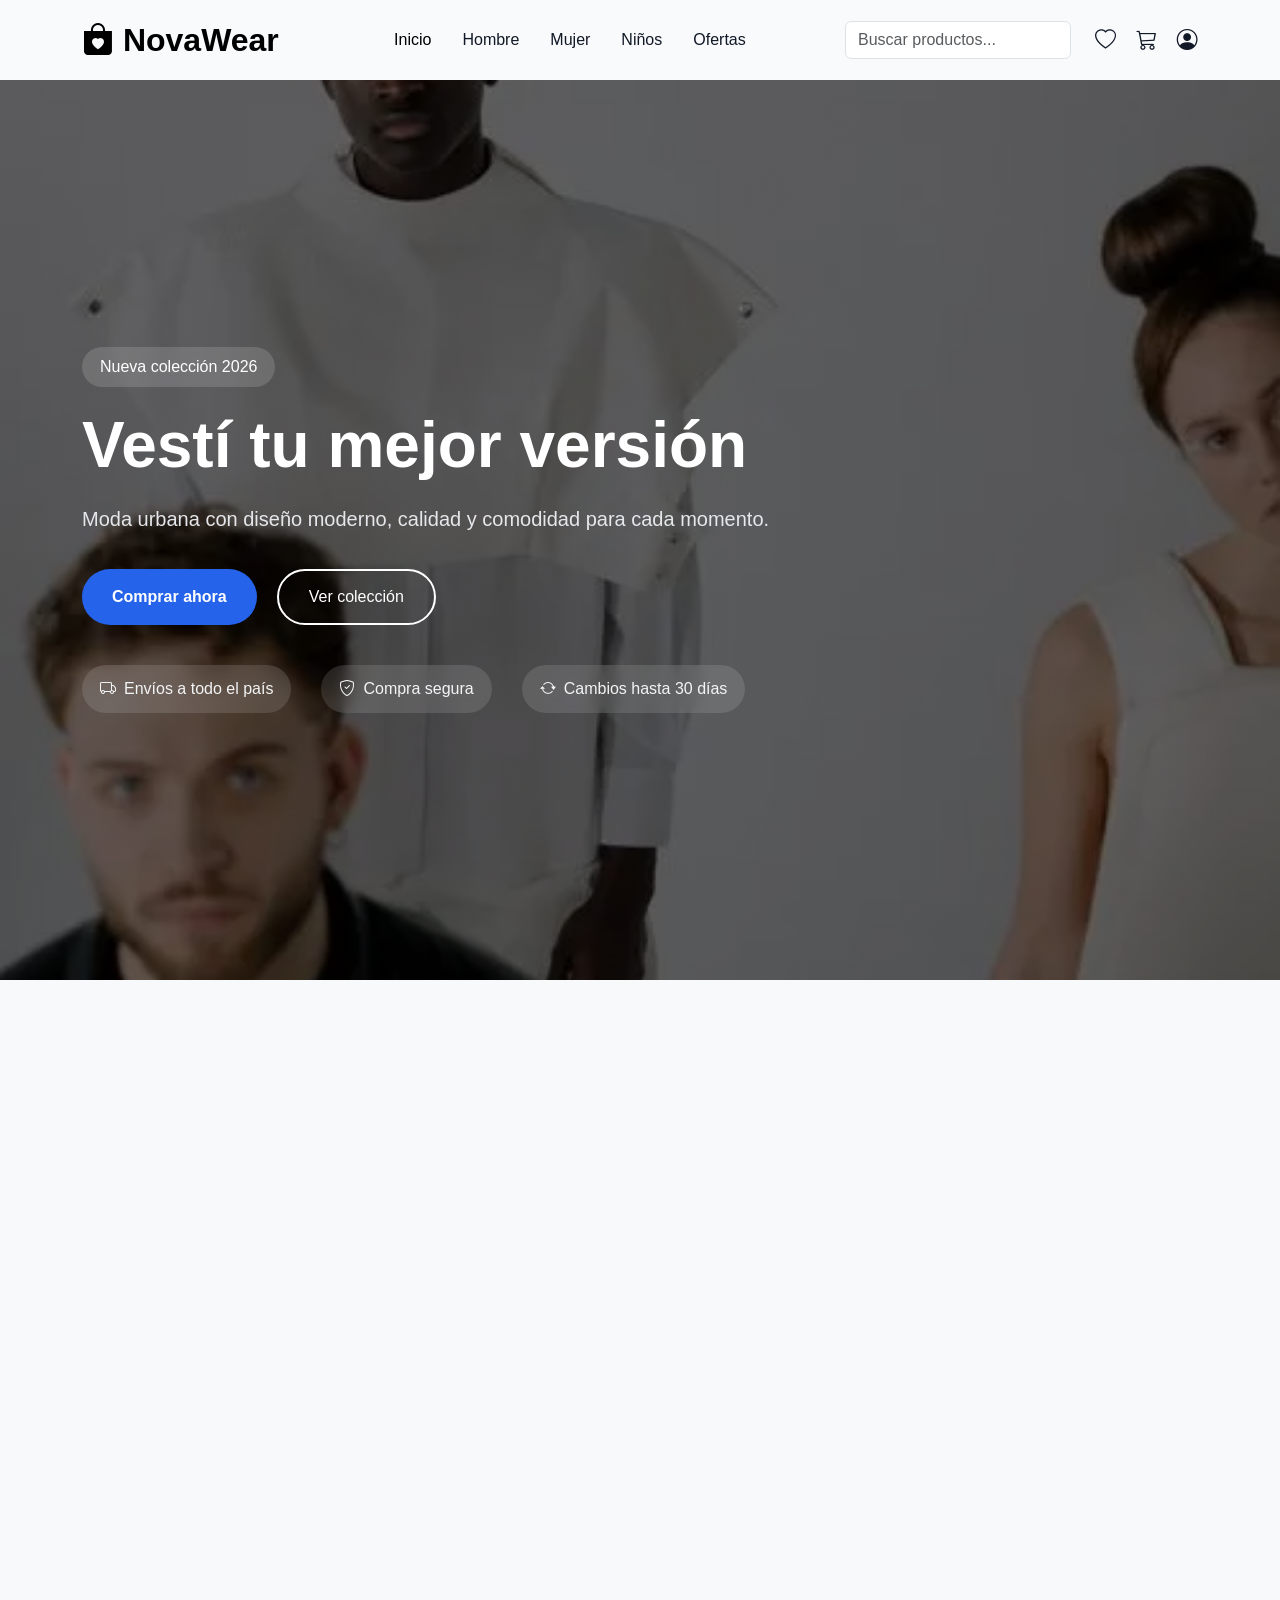
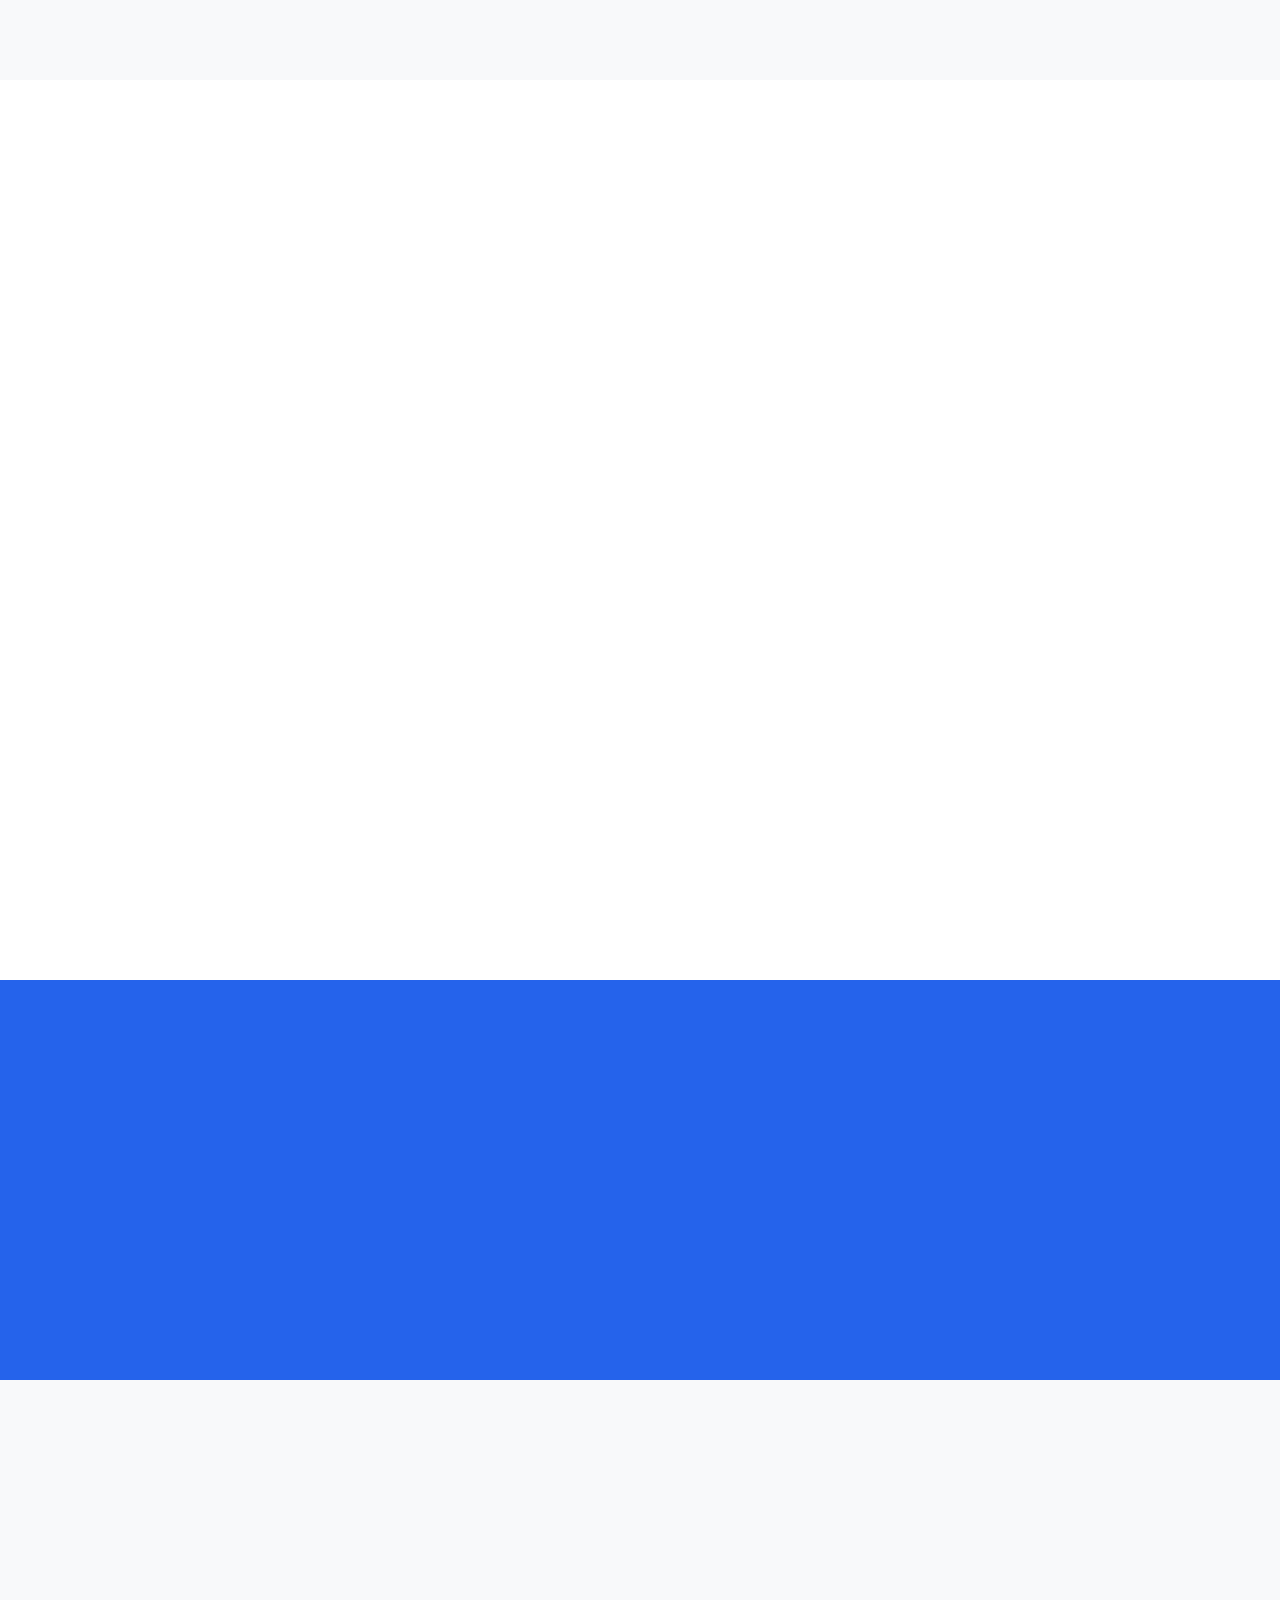
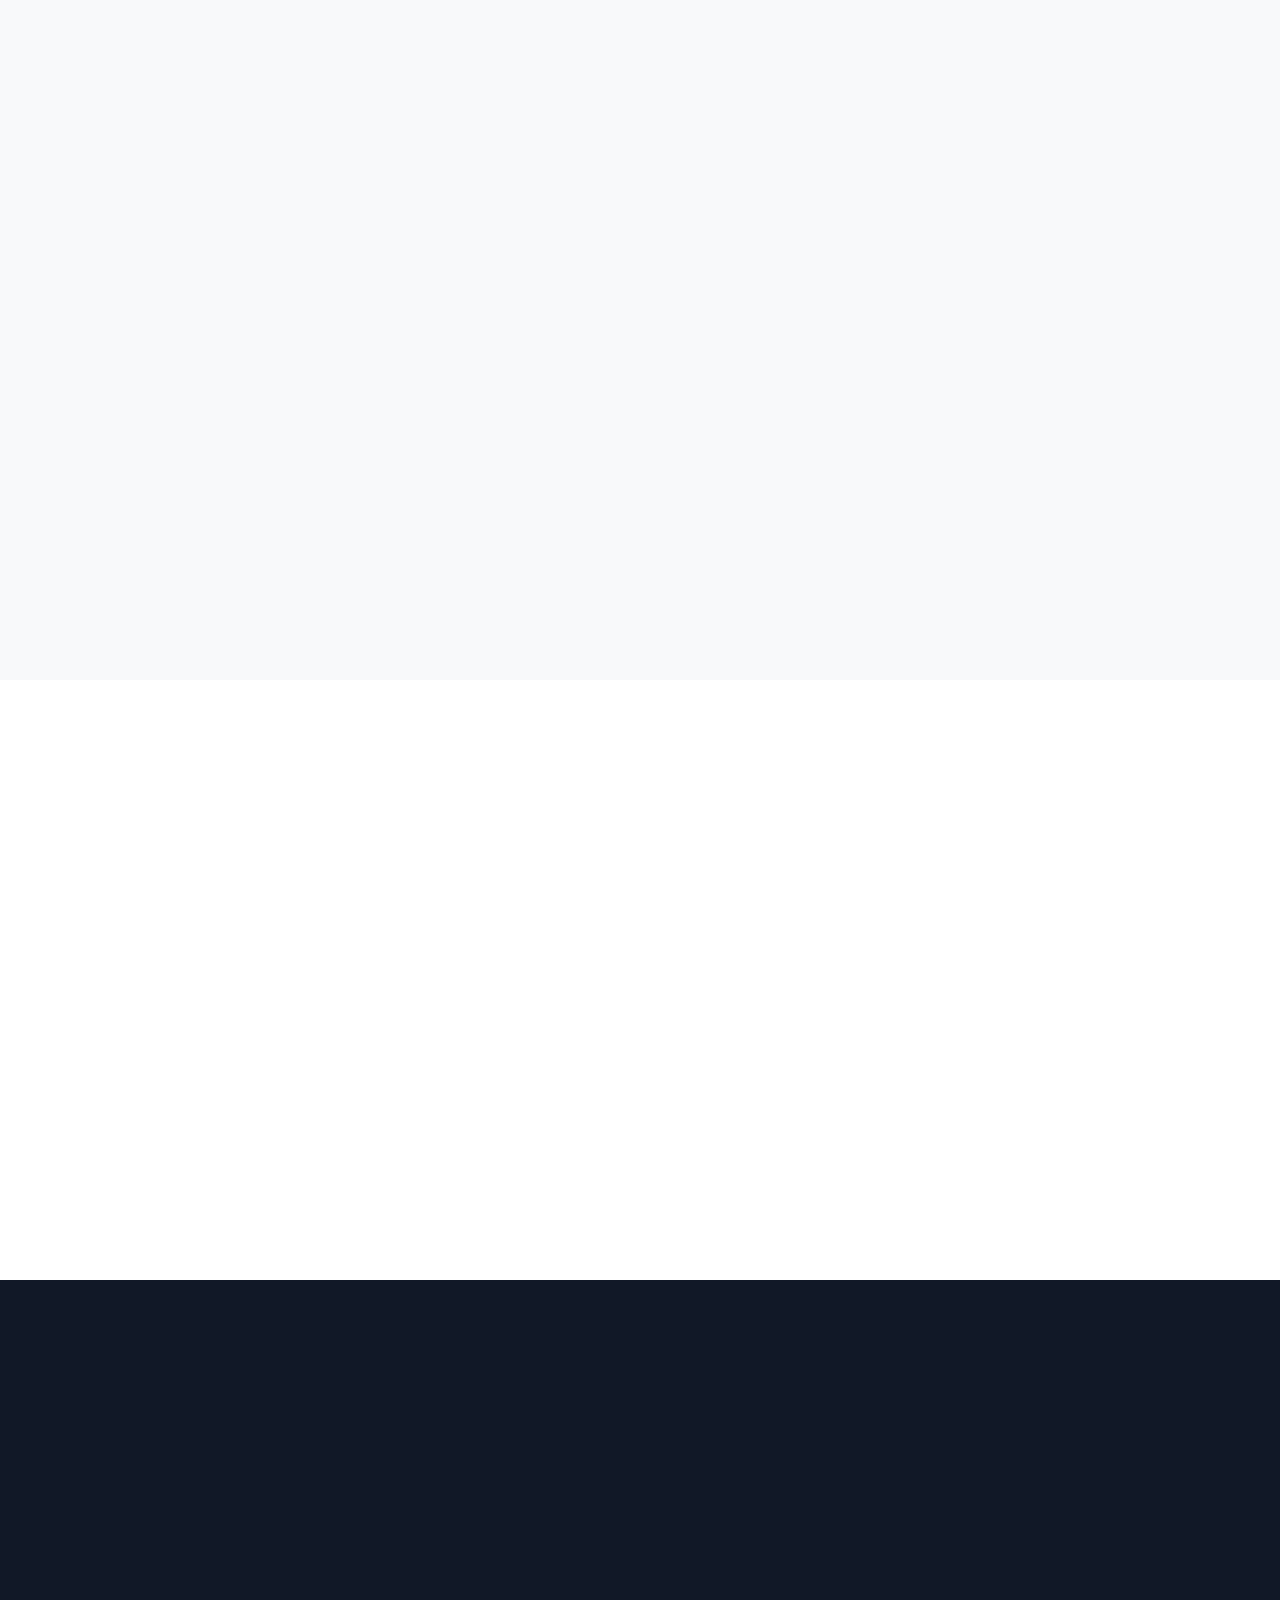
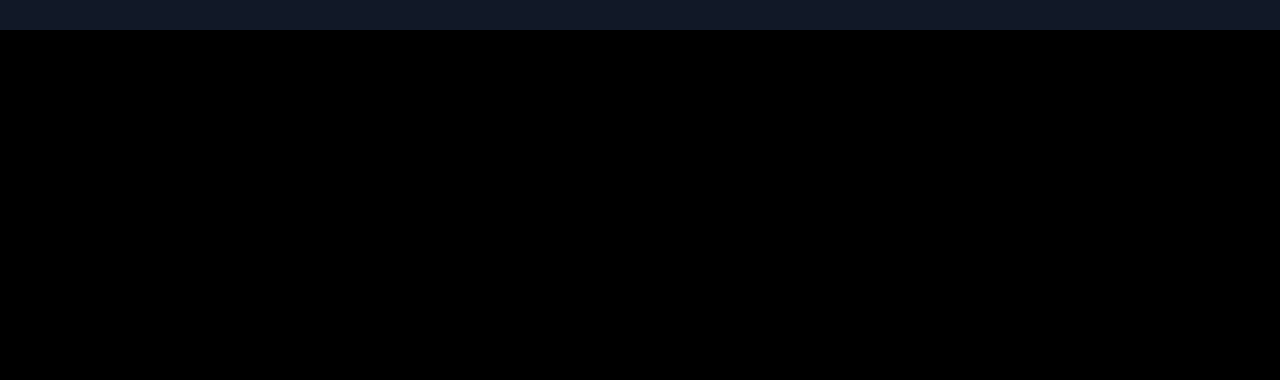
==== index.html @ 9ea23f74 "Crea el sistema de diseño inicial y rediseña el Hero" ====
<!DOCTYPE html>
<html lang="es">
<head>
    <meta charset="UTF-8">
    <meta name="viewport" content="width=device-width, initial-scale=1.0">
    <title>Tienda Ropa</title>

    <!-- Bootstrap CSS -->
    <link href="https://cdn.jsdelivr.net/npm/bootstrap@5.3.8/dist/css/bootstrap.min.css" rel="stylesheet">

    <!-- Bootstrap Icons -->
    <link href="https://cdn.jsdelivr.net/npm/bootstrap-icons@1.13.1/font/bootstrap-icons.min.css" rel="stylesheet">

    <!-- CSS propio -->
    <link rel="stylesheet" href="css/variables.css">

    <link rel="stylesheet" href="css/reset.css">

    <link rel="stylesheet" href="css/style.css">

    <link rel="stylesheet" href="css/navbar.css">

    <link rel="stylesheet" href="css/hero.css">

    <link rel="stylesheet" href="css/categories.css">

    <link rel="stylesheet" href="css/cards.css">

    <link rel="stylesheet" href="css/footer.css">

    <link rel="stylesheet" href="css/responsive.css">

    <link rel="stylesheet" href="css/components/buttons.css">
</head>
<body>

<!-- Navbar -->
<nav class="navbar navbar-expand-lg sticky-top">

    <div class="container">

        <!-- Logo -->
        <a class="navbar-brand" href="#">
            <i class="bi bi-bag-heart-fill"></i>
            NovaWear
        </a>

        <!-- Botón móvil -->
        <button
            class="navbar-toggler"
            type="button"
            data-bs-toggle="collapse"
            data-bs-target="#menu">

            <span class="navbar-toggler-icon"></span>

        </button>

        <!-- Menú -->
        <div
            class="collapse navbar-collapse"
            id="menu">

            <ul class="navbar-nav mx-auto">

                <li class="nav-item">
                    <a class="nav-link active" href="#">Inicio</a>
                </li>

                <li class="nav-item">
                    <a class="nav-link" href="#">Hombre</a>
                </li>

                <li class="nav-item">
                    <a class="nav-link" href="#">Mujer</a>
                </li>

                <li class="nav-item">
                    <a class="nav-link" href="#">Niños</a>
                </li>

                <li class="nav-item">
                    <a class="nav-link" href="#">Ofertas</a>
                </li>

            </ul>

            <!-- Buscador -->
            <form class="d-none d-lg-flex me-4">

                <input
                    class="form-control"
                    type="search"
                    placeholder="Buscar productos...">

            </form>

            <!-- Iconos -->
            <div class="nav-icons">

                <i class="bi bi-heart"></i>

                <i class="bi bi-cart3"></i>

                <i class="bi bi-person-circle"></i>

            </div>

        </div>

    </div>

</nav>
<!-- Fin del Navbar -->

<!-- ================= HERO ================= -->

<section id="hero">
    <div class="hero-overlay">

    <div class="container">

        <div class="hero-content">

            <span class="hero-badge">
                Nueva colección 2026
            </span>

            <h1>
                Vestí tu mejor versión
            </h1>

            <p>
                Moda urbana con diseño moderno, calidad y comodidad para cada momento.
            </p>

            <div class="hero-buttons">

                <a href="#" class="btn-primary-custom">
                    Comprar ahora
                </a>

                <a href="#" class="btn-secondary-custom">
                    Ver colección
                </a>

            </div>

            <div class="hero-info">

                <div>
                    <i class="bi bi-truck"></i>
                    Envíos a todo el país
                </div>

                <div>
                    <i class="bi bi-shield-check"></i>
                    Compra segura
                </div>

                <div>
                    <i class="bi bi-arrow-repeat"></i>
                    Cambios hasta 30 días
                </div>

            </div>

        </div>

    </div>

</div>
</section>

<!-- ================= CATEGORÍAS ================= -->

<section id="categories">
</section>

<!-- ================= PRODUCTOS DESTACADOS ================= -->

<section id="featured-products">

</section>

<!-- ================= BANNER ================= -->

<section id="banner">

</section>

<!-- ================= NUEVOS INGRESOS ================= -->

<section id="new-products">

</section>

<!-- ================= TESTIMONIOS ================= -->

<section id="testimonials">

</section>

<!-- ================= NEWSLETTER ================= -->

<section id="newsletter">

</section>

<!-- ================= FOOTER ================= -->

<footer>

</footer>


    <!-- Bootstrap JS -->
    <script src="https://cdn.jsdelivr.net/npm/bootstrap@5.3.8/dist/js/bootstrap.bundle.min.js"></script>

    <!-- JS propio -->
    <script src="js/app.js"></script>

</body>
</html>
---- css/variables.css ----
/*======================================
    VARIABLES GLOBALES
=======================================*/

:root{

    /* Colores */

    --primary:#2563EB;
    --primary-hover:#1D4ED8;

    --dark:#111827;
    --gray:#6B7280;
    --light:#F9FAFB;

    --white:#FFFFFF;

    --success:#10B981;
    --warning:#F59E0B;
    --danger:#EF4444;

    /* Sombras */

    --shadow-sm:0 2px 8px rgba(0,0,0,.08);

    --shadow-md:0 6px 20px rgba(0,0,0,.12);

    --shadow-lg:0 12px 40px rgba(0,0,0,.18);

    /* Bordes */

    --radius:14px;

    /* Transiciones */

    --transition:.3s ease;

    /* Navbar */

    --navbar-height: 80px;
    --navbar-bg: rgba(255,255,255,.92);
    --navbar-border: rgba(0,0,0,.06);

}
---- css/style.css ----
/*======================================
        ESTRUCTURA GENERAL
=======================================*/

section{

    padding:100px 0;

}

/* Hero */

#hero{

    min-height:100vh;

    background:#111827;

}

/* Categorías */

#categories{

    min-height:700px;

    background:#F8F9FA;

}

/* Productos */

#featured-products{

    min-height:900px;

    background:#FFFFFF;

}

/* Banner */

#banner{

    min-height:400px;

    background:#2563EB;

}

/* Nuevos */

#new-products{

    min-height:900px;

    background:#F8F9FA;

}

/* Testimonios */

#testimonials{

    min-height:600px;

    background:#FFFFFF;

}

/* Newsletter */

#newsletter{

    min-height:350px;

    background:#111827;

}

/* Footer */

footer{

    min-height:350px;

    background:#000;

}
---- css/navbar.css ----
/*======================================
            NAVBAR
=======================================*/

/*.navbar{

    height: var(--navbar-height);

    background: var(--navbar-bg);

    backdrop-filter: blur(12px);

    -webkit-backdrop-filter: blur(12px);

    border-bottom:1px solid var(--navbar-border);

    transition: var(--transition);

    z-index:999;

}*/

.navbar{

    height: var(--navbar-height);

    background: transparent;

    transition: all .35s ease;

    z-index:1000;

}

.navbar.scrolled{

    background: rgba(255,255,255,.90);

    backdrop-filter: blur(12px);

    -webkit-backdrop-filter: blur(12px);

    border-bottom:1px solid rgba(0,0,0,.08);

    box-shadow:0 5px 25px rgba(0,0,0,.08);

}

.navbar-brand{

    font-size:2rem;

    font-weight:700;

}

.navbar-nav{

    gap:15px;

}

.nav-link{

    color:var(--dark);

    font-weight:500;

    position:relative;

    transition:.3s;

}

.nav-link:hover{

    color:var(--primary);

}

.nav-link::after{

    content:"";

    position:absolute;

    left:0;

    bottom:-5px;

    width:0;

    height:2px;

    background:var(--primary);

    transition:.3s;

}

.nav-link:hover::after{

    width:100%;

}

.nav-icons{

    display:flex;

    align-items:center;

    gap:20px;

}

.nav-icons i{

    font-size:1.3rem;

    cursor:pointer;

    transition:.3s;

}

.nav-icons i:hover{

    color:var(--primary);

    transform:translateY(-2px);

}
---- css/hero.css ----
/*======================================
            HERO
=======================================*/

#hero{

    background-image:
        linear-gradient(rgba(0,0,0,.55), rgba(0,0,0,.55)),
        url("../img/banners/hero.jpg");

    background-size: cover;
    background-position: center;
    background-repeat: no-repeat;

    min-height: 100vh;

    display: flex;
    align-items: center;

}

.hero-overlay{

    width:100%;
}

.hero-content{

    color:white;

    max-width:700px;

    animation:fadeUp 1s ease;

}

.hero-badge{

    display:inline-block;

    background:rgba(255,255,255,.15);

    padding:8px 18px;

    border-radius:30px;

    margin-bottom:20px;

    backdrop-filter:blur(10px);

}

.hero-content h1{

    font-size:4rem;

    font-weight:700;

    line-height:1.2;

    margin-bottom:20px;

}

.hero-content p{

    font-size:1.25rem;

    color:#E5E7EB;

    margin-bottom:35px;

}

.hero-buttons{

    display:flex;

    gap:20px;

    margin-bottom:40px;

}

.hero-buttons .btn{

    border-radius:40px;

    padding:12px 28px;

    transition:.3s;

    font-weight:600;

}

.hero-buttons .btn:hover{

    transform:translateY(-4px);

    box-shadow:0 12px 30px rgba(0,0,0,.20);

}

.hero-info{

    display:flex;

    gap:30px;

    flex-wrap:wrap;

    color:#F3F4F6;

}

.hero-info div{

    display:flex;

    align-items:center;

    gap:8px;

    background:rgba(255,255,255,.12);

    padding:12px 18px;

    border-radius:40px;

    backdrop-filter:blur(8px);

}

@keyframes fadeUp{

    from{

        opacity:0;

        transform:translateY(40px);

    }

    to{

        opacity:1;

        transform:translateY(0);

    }

}
---- css/responsive.css ----
@media (max-width: 992px){

    .hero-content{

        text-align:center;

        margin:auto;

    }

    .hero-content h1{

        font-size:2.8rem;

    }

    .hero-buttons{

        justify-content:center;

        flex-wrap:wrap;

    }

    .hero-info{

        justify-content:center;

    }

}
---- css/components/buttons.css ----
/*======================================
            BOTONES
=======================================*/

.btn-primary-custom{

    display:inline-flex;
    align-items:center;
    justify-content:center;

    padding:14px 30px;

    border:none;

    border-radius:50px;

    background:var(--primary);

    color:var(--white);

    font-weight:600;

    transition:var(--transition);

    cursor:pointer;

}

.btn-primary-custom:hover{

    background:var(--primary-hover);

    transform:translateY(-3px);

    box-shadow:var(--shadow-md);

    color:var(--white);

}

.btn-secondary-custom{

    display:inline-flex;
    align-items:center;
    justify-content:center;

    padding:14px 30px;

    border-radius:50px;

    border:2px solid white;

    color:white;

    background:transparent;

    transition:var(--transition);

}

.btn-secondary-custom:hover{

    background:white;

    color:var(--dark);

}
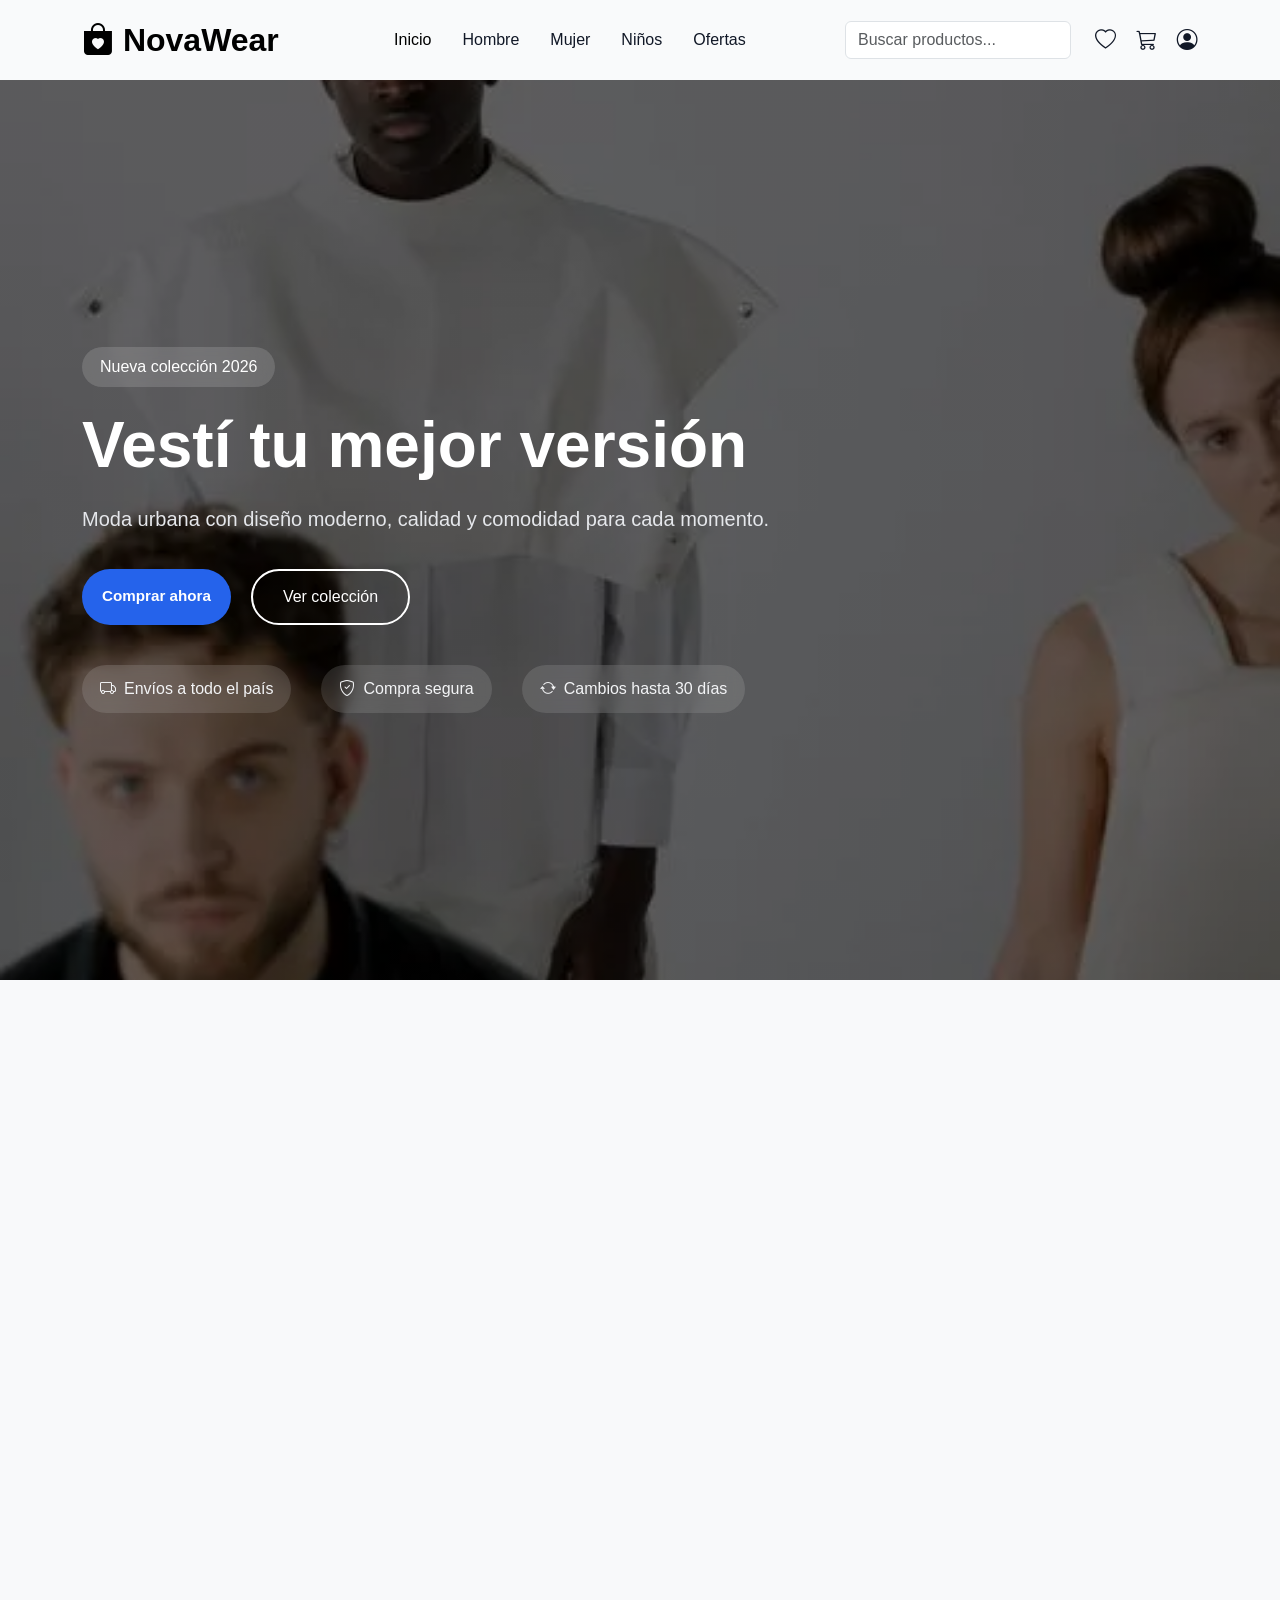
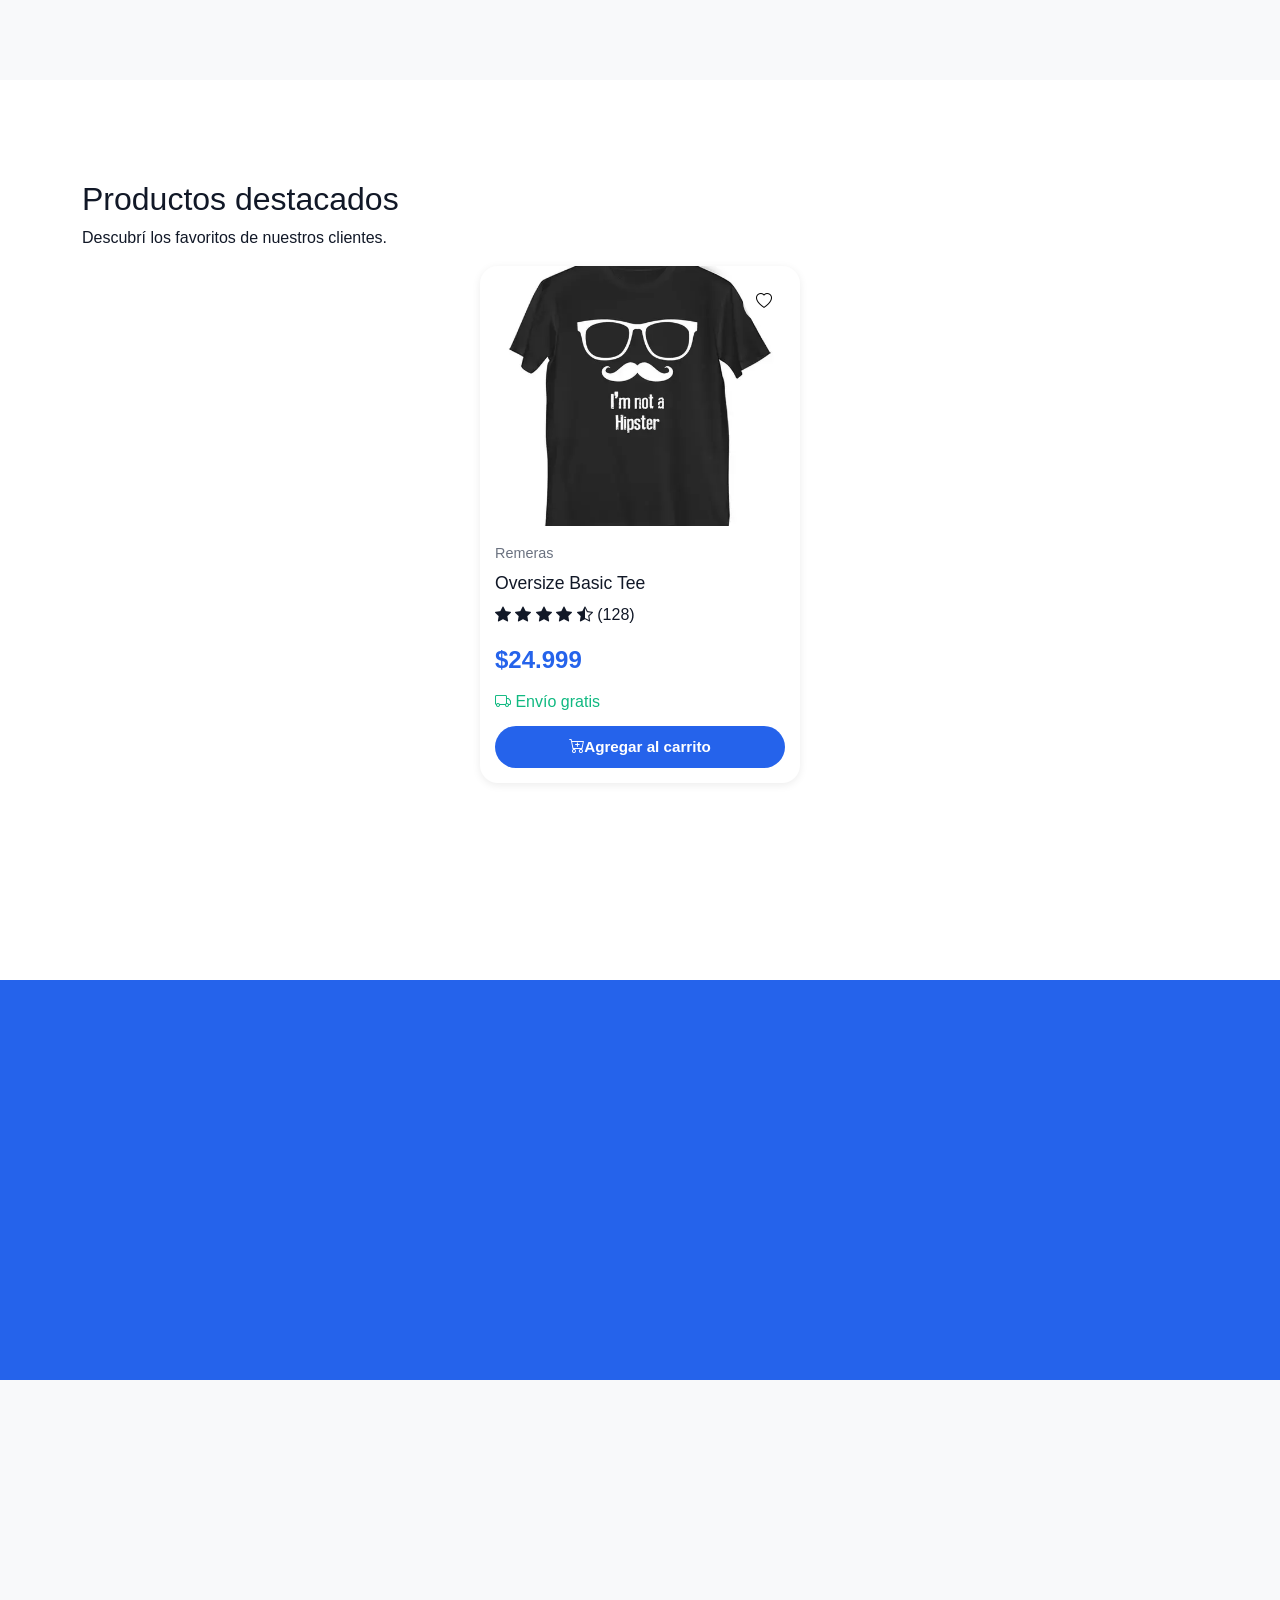
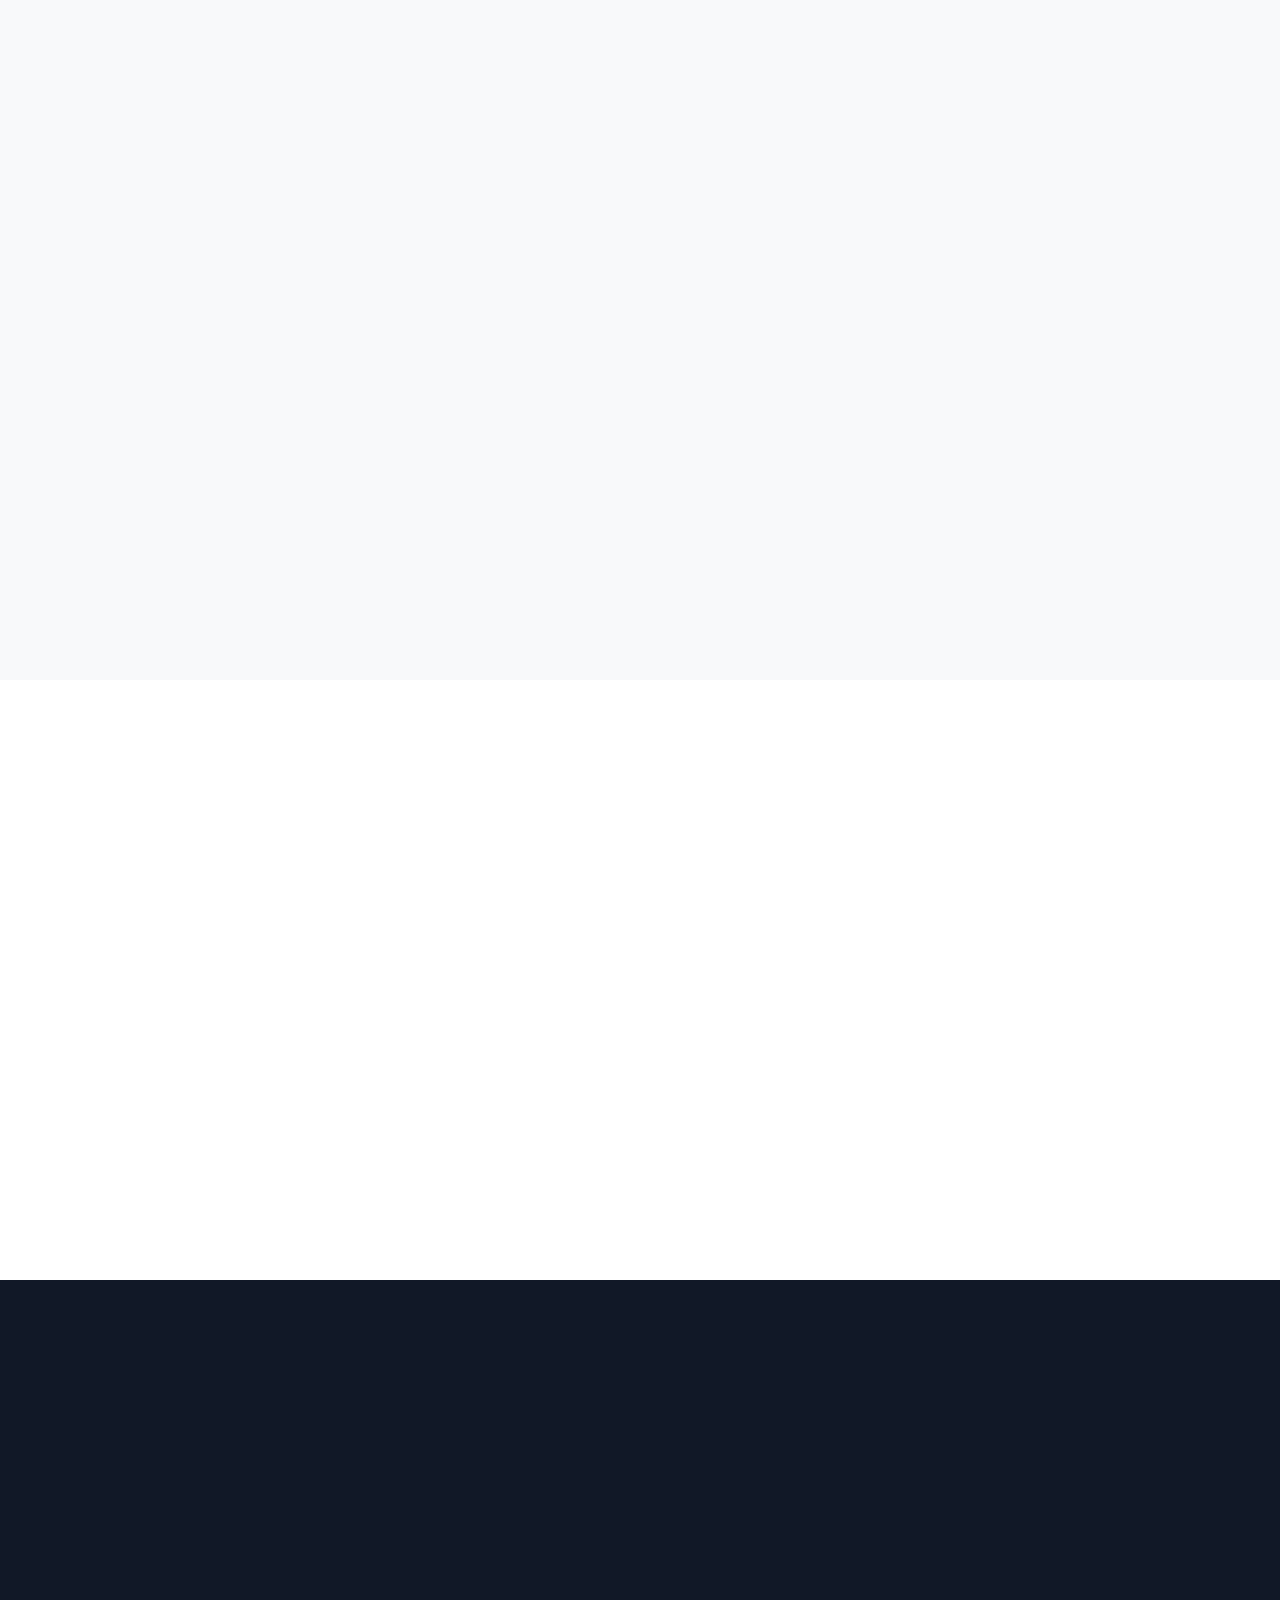
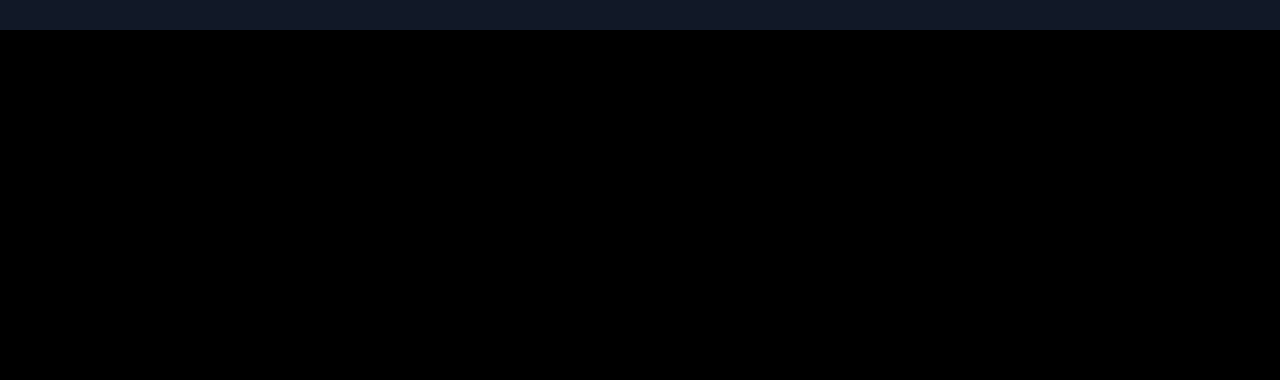
==== commit 98b2fe78: "Diseña el componente de tarjeta de producto" ====
--- a/index.html
+++ b/index.html
@@ -31,6 +31,8 @@
     <link rel="stylesheet" href="css/responsive.css">
 
     <link rel="stylesheet" href="css/components/buttons.css">
+
+    <link rel="stylesheet" href="css/components/product-card.css">
 </head>
 <body>
 
@@ -181,6 +183,92 @@
 
 <section id="featured-products">
 
+    <div class="container">
+
+        <div class="section-title">
+
+            <h2>Productos destacados</h2>
+
+            <p>Descubrí los favoritos de nuestros clientes.</p>
+
+        </div>
+
+        <div class="row justify-content-center">
+
+            <div class="col-md-6 col-lg-4">
+
+                <div class="product-card">
+
+                    <div class="product-image">
+
+                        <img src="img/productos/remeras/remera1.jpg" alt="Remera Oversize">
+
+                        <button class="favorite-btn">
+
+                            <i class="bi bi-heart"></i>
+
+                        </button>
+
+                    </div>
+
+                    <div class="product-info">
+
+                        <span class="product-category">
+
+                            Remeras
+
+                        </span>
+
+                        <h3>
+
+                            Oversize Basic Tee
+
+                        </h3>
+
+                        <div class="product-rating">
+
+                            <i class="bi bi-star-fill"></i>
+                            <i class="bi bi-star-fill"></i>
+                            <i class="bi bi-star-fill"></i>
+                            <i class="bi bi-star-fill"></i>
+                            <i class="bi bi-star-half"></i>
+
+                            <span>(128)</span>
+
+                        </div>
+
+                        <div class="product-price">
+
+                            $24.999
+
+                        </div>
+
+                        <div class="product-shipping">
+
+                            <i class="bi bi-truck"></i>
+
+                            Envío gratis
+
+                        </div>
+
+                        <button class="btn-primary-custom w-100">
+
+                            <i class="bi bi-cart-plus"></i>
+
+                            Agregar al carrito
+
+                        </button>
+
+                    </div>
+
+                </div>
+
+            </div>
+
+        </div>
+
+    </div>
+
 </section>
 
 <!-- ================= BANNER ================= -->
--- a/css/components/buttons.css
+++ b/css/components/buttons.css
@@ -8,7 +8,9 @@
     align-items:center;
     justify-content:center;
 
-    padding:14px 30px;
+    padding:10px 20px;
+
+    font-size:.95rem;
 
     border:none;
 
--- a/css/components/product-card.css
+++ b/css/components/product-card.css
@@ -0,0 +1,147 @@
+/*======================================
+        PRODUCT CARD
+=======================================*/
+
+.product-card{
+
+    max-width: 320px;
+
+    margin: auto;
+
+    background: var(--white);
+
+    border-radius: 18px;
+
+    overflow: hidden;
+
+    box-shadow: var(--shadow-sm);
+
+    transition: var(--transition);
+
+}
+
+.product-card:hover{
+
+    transform: translateY(-8px);
+
+    box-shadow: var(--shadow-lg);
+
+}
+
+.product-image{
+
+    position: relative;
+
+    overflow: hidden;
+
+}
+
+/*.product-image img{
+
+    width: 100%;
+
+    aspect-ratio: 4 / 5;
+
+    object-fit: cover;
+
+    transition: .4s;
+
+}*/
+
+.product-image img{
+
+    width: 100%;
+
+    height: 260px;
+
+    object-fit: cover;
+
+    transition: .4s;
+
+}
+
+.product-card:hover .product-image img{
+
+    transform: scale(1.08);
+
+}
+
+.favorite-btn{
+
+    position: absolute;
+
+    top: 15px;
+
+    right: 15px;
+
+    width: 42px;
+
+    height: 42px;
+
+    border: none;
+
+    border-radius: 50%;
+
+    background: rgba(255,255,255,.9);
+
+    cursor: pointer;
+
+    transition: var(--transition);
+
+}
+
+.favorite-btn:hover{
+
+    background: #ef4444;
+
+    color: white;
+
+}
+
+.product-info{
+
+    padding: 15px;
+
+}
+
+.product-category{
+
+    font-size: .9rem;
+
+    color: var(--gray);
+
+}
+
+.product-info h3{
+
+    font-size: 1.1rem;
+
+    margin: 8px 0;
+
+}
+
+.product-rating{
+
+    margin-bottom: 15px;
+
+}
+
+.product-price{
+
+    font-size: 1.5rem;
+
+    font-weight: 700;
+
+    color: var(--primary);
+
+}
+
+.product-shipping{
+
+    margin: 12px 0;
+
+    color: #10B981;
+
+    font-weight: 500;
+
+}
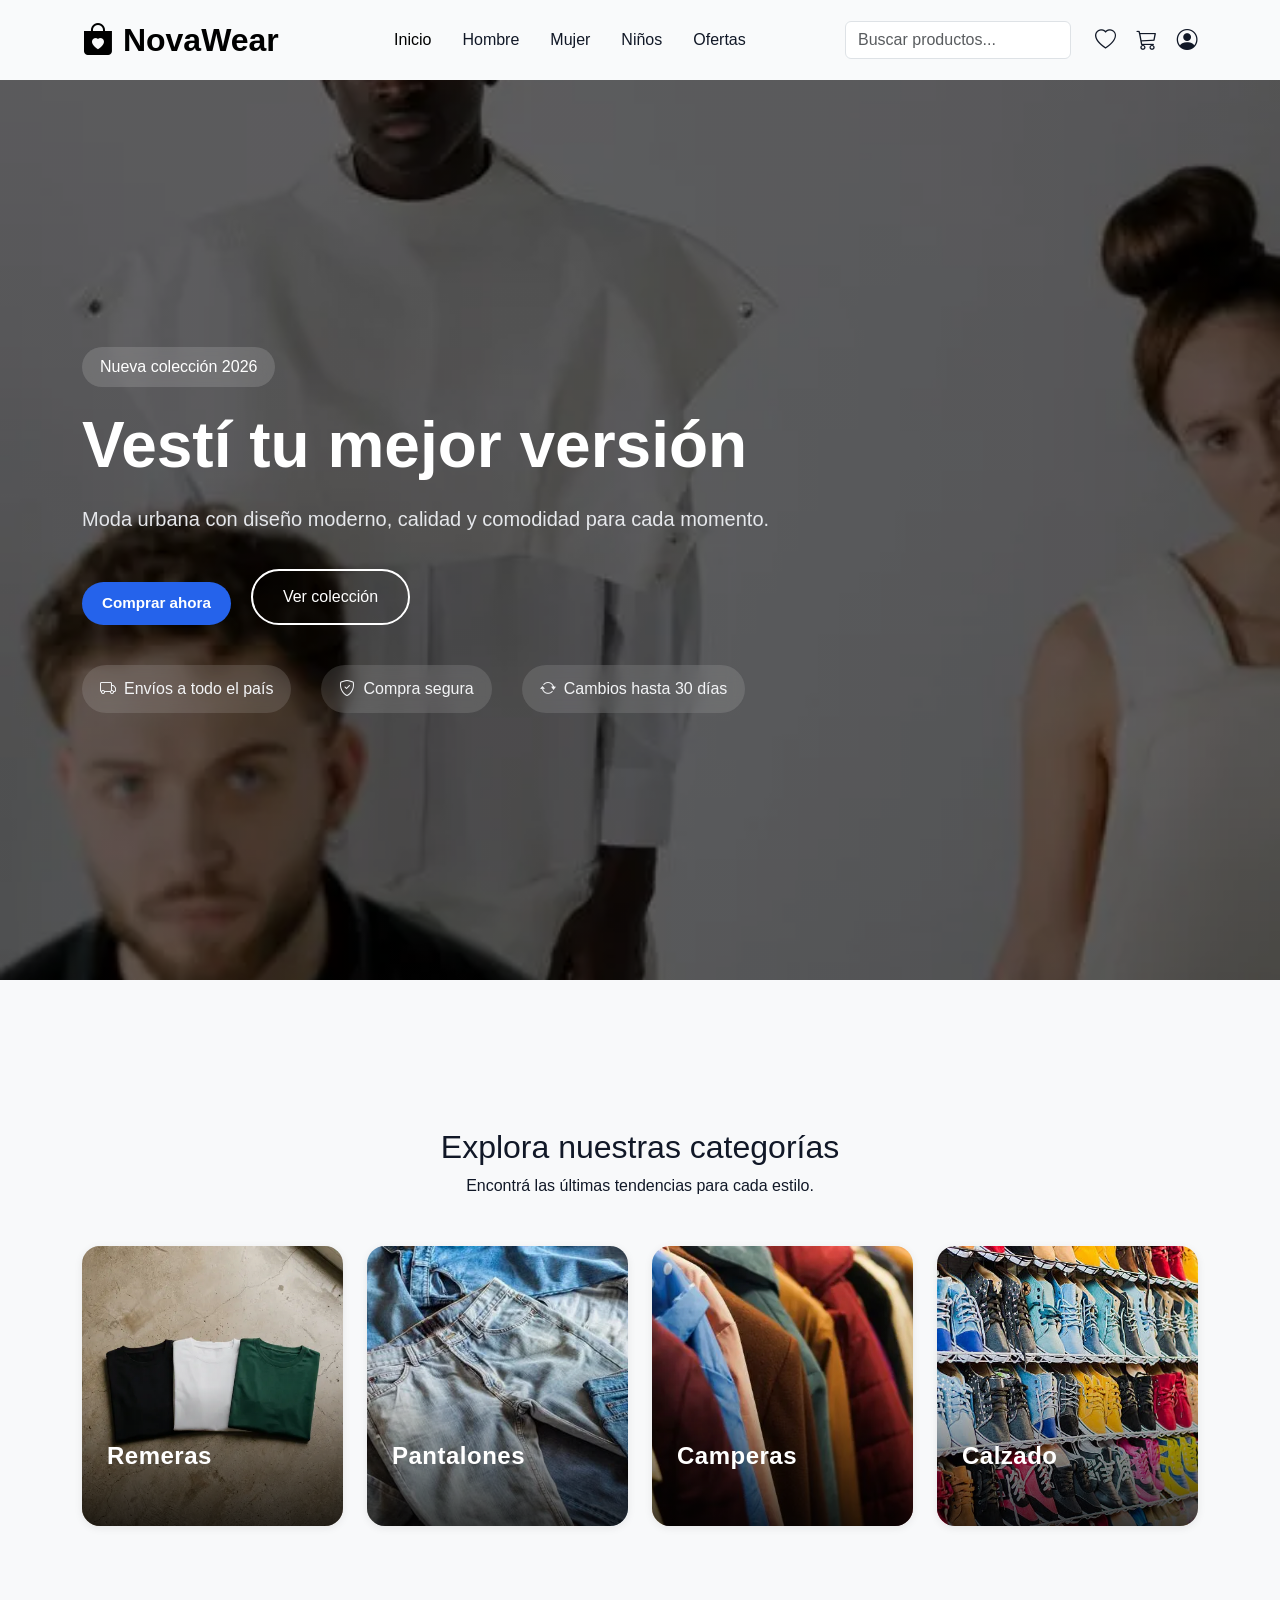
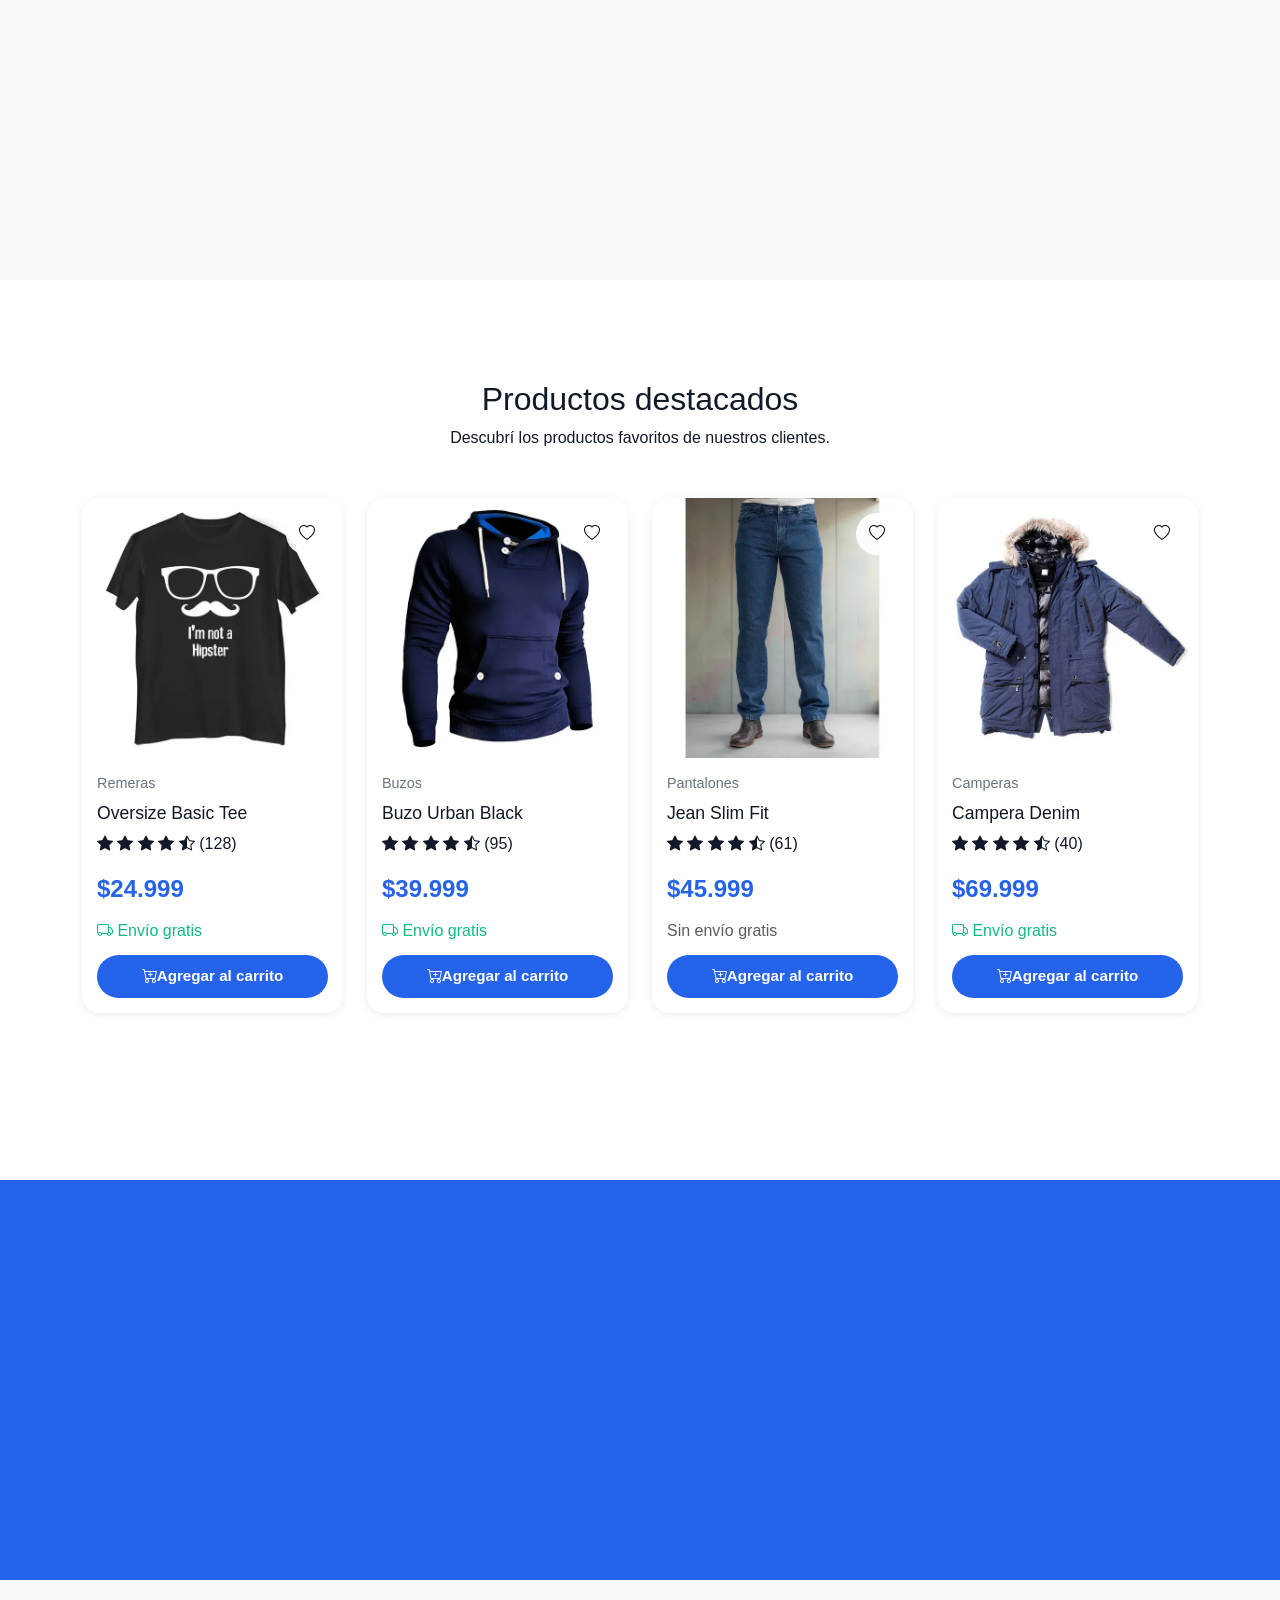
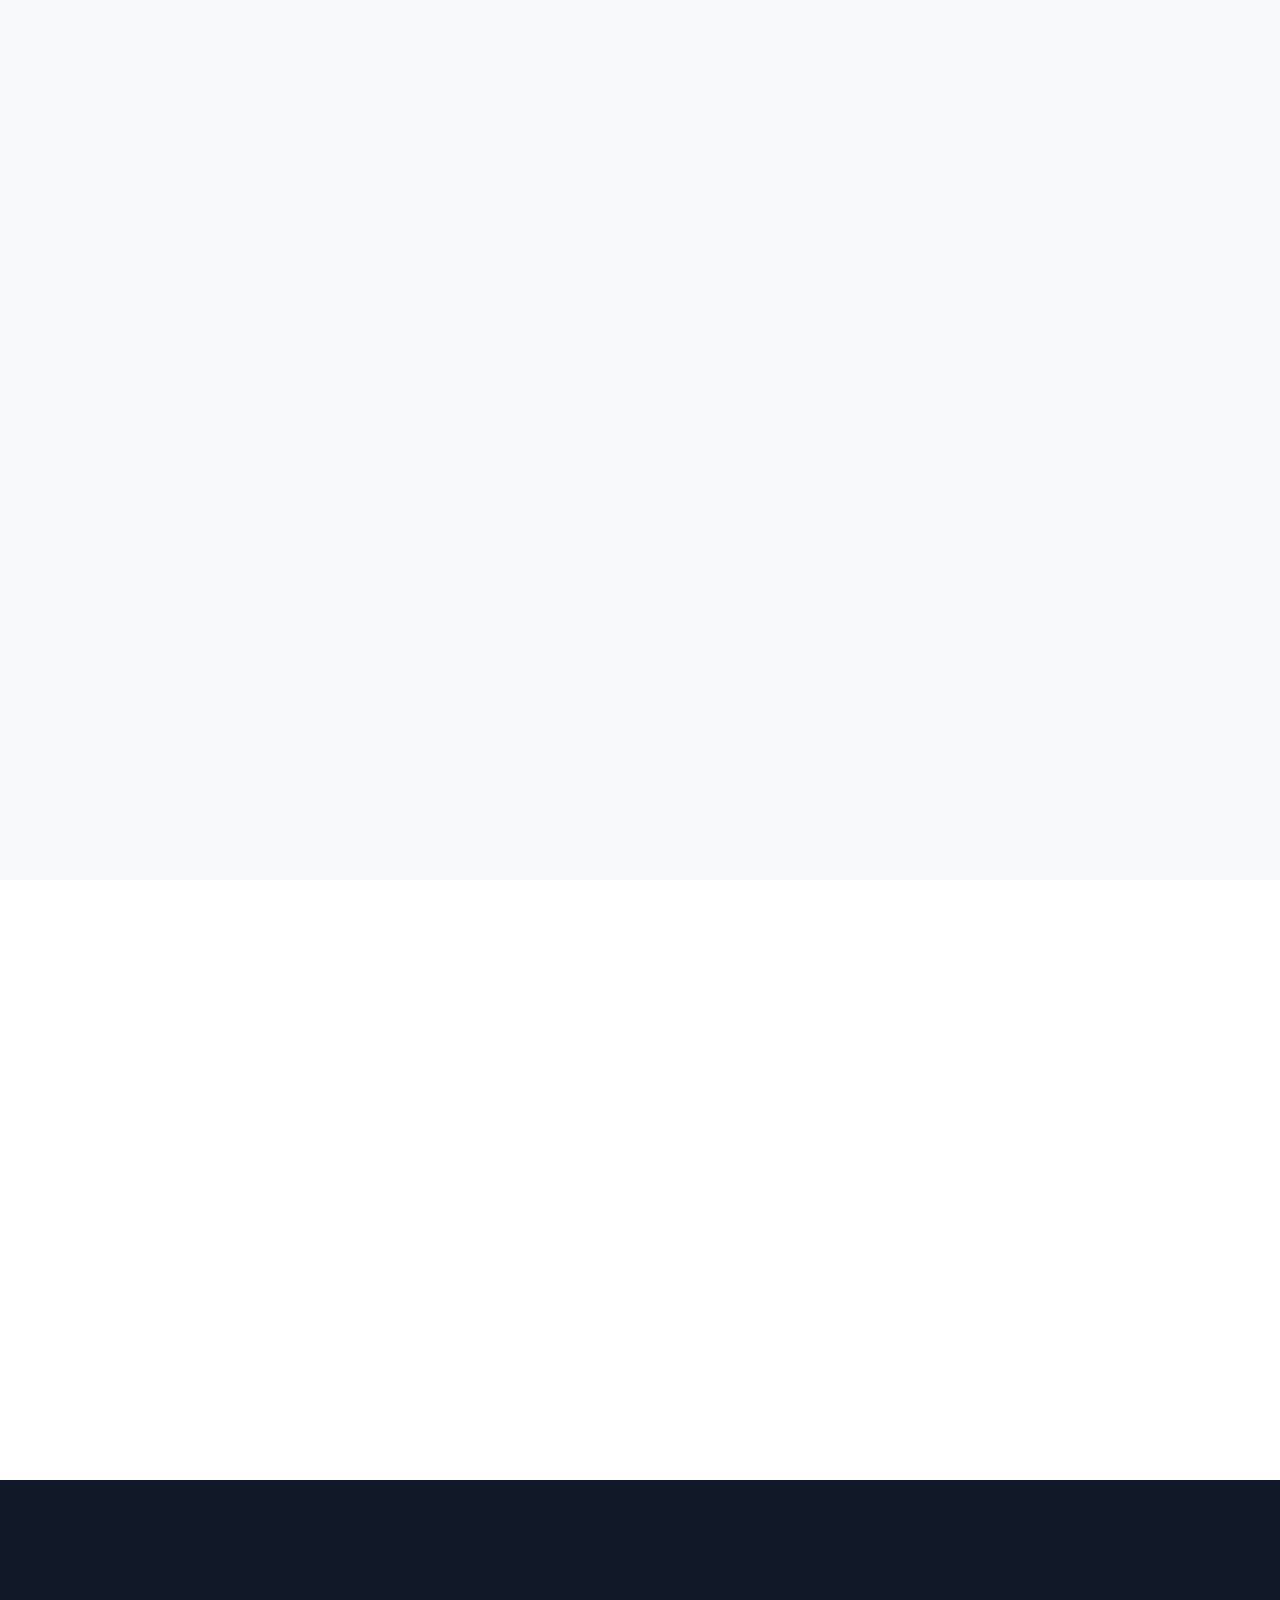
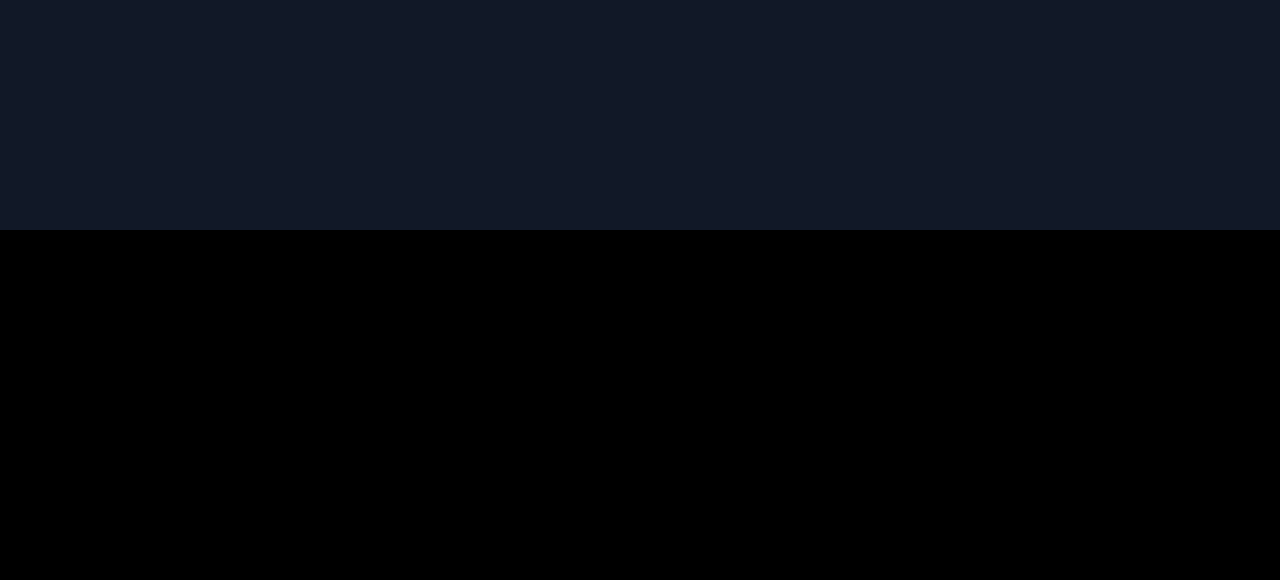
==== commit 3d67652a: "Se agrega sección de categorías con animaciones" ====
--- a/index.html
+++ b/index.html
@@ -33,6 +33,9 @@
     <link rel="stylesheet" href="css/components/buttons.css">
 
     <link rel="stylesheet" href="css/components/product-card.css">
+
+    <link rel="stylesheet" href="css/components/category-card.css">
+
 </head>
 <body>
 
@@ -177,6 +180,27 @@
 <!-- ================= CATEGORÍAS ================= -->
 
 <section id="categories">
+    <section id="categories" class="py-5">
+
+    <div class="container">
+
+        <div class="section-title text-center mb-5">
+
+            <h2>Explora nuestras categorías</h2>
+
+            <p>
+                Encontrá las últimas tendencias para cada estilo.
+            </p>
+
+        </div>
+
+        <div id="categoriesContainer" class="row g-4">
+
+        </div>
+
+    </div>
+
+</section>
 </section>
 
 <!-- ================= PRODUCTOS DESTACADOS ================= -->
@@ -185,85 +209,19 @@
 
     <div class="container">
 
-        <div class="section-title">
+        <div class="section-title text-center mb-5">
 
             <h2>Productos destacados</h2>
 
-            <p>Descubrí los favoritos de nuestros clientes.</p>
-
-        </div>
-
-        <div class="row justify-content-center">
-
-            <div class="col-md-6 col-lg-4">
-
-                <div class="product-card">
-
-                    <div class="product-image">
-
-                        <img src="img/productos/remeras/remera1.jpg" alt="Remera Oversize">
-
-                        <button class="favorite-btn">
-
-                            <i class="bi bi-heart"></i>
-
-                        </button>
-
-                    </div>
-
-                    <div class="product-info">
-
-                        <span class="product-category">
-
-                            Remeras
-
-                        </span>
-
-                        <h3>
-
-                            Oversize Basic Tee
-
-                        </h3>
-
-                        <div class="product-rating">
-
-                            <i class="bi bi-star-fill"></i>
-                            <i class="bi bi-star-fill"></i>
-                            <i class="bi bi-star-fill"></i>
-                            <i class="bi bi-star-fill"></i>
-                            <i class="bi bi-star-half"></i>
-
-                            <span>(128)</span>
-
-                        </div>
-
-                        <div class="product-price">
-
-                            $24.999
-
-                        </div>
-
-                        <div class="product-shipping">
-
-                            <i class="bi bi-truck"></i>
-
-                            Envío gratis
-
-                        </div>
-
-                        <button class="btn-primary-custom w-100">
-
-                            <i class="bi bi-cart-plus"></i>
-
-                            Agregar al carrito
-
-                        </button>
-
-                    </div>
-
-                </div>
-
-            </div>
+            <p>
+                Descubrí los productos favoritos de nuestros clientes.
+            </p>
+
+        </div>
+
+        <div
+            id="featuredProducts"
+            class="row g-4 justify-content-center">
 
         </div>
 
@@ -306,7 +264,8 @@
     <script src="https://cdn.jsdelivr.net/npm/bootstrap@5.3.8/dist/js/bootstrap.bundle.min.js"></script>
 
     <!-- JS propio -->
-    <script src="js/app.js"></script>
+    <script type="module" src="js/app.js"></script>
+
 
 </body>
 </html>
--- a/css/components/product-card.css
+++ b/css/components/product-card.css
@@ -2,7 +2,7 @@
         PRODUCT CARD
 =======================================*/
 
-.product-card{
+/*.product-card{
 
     max-width: 320px;
 
@@ -18,7 +18,7 @@
 
     transition: var(--transition);
 
-}
+}*/
 
 .product-card:hover{
 
@@ -32,7 +32,17 @@
 
     position: relative;
 
+    height: 260px;
+
     overflow: hidden;
+
+    display: flex;
+
+    justify-content: center;
+
+    align-items: center;
+
+    background: #fff;
 
 }
 
@@ -46,7 +56,7 @@
 
     transition: .4s;
 
-}*/
+}
 
 .product-image img{
 
@@ -55,6 +65,20 @@
     height: 260px;
 
     object-fit: cover;
+
+    transition: .4s;
+
+}*/
+
+.product-image img{
+
+    width: 100%;
+
+    height: 100%;
+
+    object-fit: cover;
+
+    display: block;
 
     transition: .4s;
 
@@ -98,10 +122,19 @@
 
 }
 
-.product-info{
+/*.product-info{
 
     padding: 15px;
 
+}*/
+
+.product-info{
+    padding: 15px;
+
+    display: flex;
+    flex-direction: column;
+
+    flex: 1;
 }
 
 .product-category{
@@ -144,4 +177,21 @@
 
     font-weight: 500;
 
+}
+
+.product-card{
+    max-width: 320px;
+    margin: auto;
+    background: var(--white);
+    border-radius: 18px;
+    overflow: hidden;
+    box-shadow: var(--shadow-sm);
+    transition: var(--transition);
+
+    display: flex;
+    flex-direction: column;
+}
+
+.btn-primary-custom{
+    margin-top: auto;
 }
--- a/css/components/category-card.css
+++ b/css/components/category-card.css
@@ -0,0 +1,187 @@
+/*======================================
+        CATEGORY CARD
+=======================================*/
+
+.category-card{
+
+    position: relative;
+
+    border-radius: 18px;
+
+    overflow: hidden;
+
+    cursor: pointer;
+
+    box-shadow: var(--shadow-sm);
+
+    transition: .35s;
+
+    transition:
+    transform .35s ease,
+    box-shadow .35s ease;
+
+}
+
+.category-card::before{
+
+    content: "";
+
+    position: absolute;
+
+    inset: 0;
+
+    background: linear-gradient(
+        120deg,
+        transparent 30%,
+        rgba(255,255,255,.35) 50%,
+        transparent 70%
+    );
+
+    transform: translateX(-170%) skewX(-25deg);
+
+    transition: transform .8s ease;
+
+    pointer-events: none;
+
+    z-index: 3;
+
+}
+
+.category-card:hover::before{
+
+    transform: translateX(170%) skewX(-25deg);
+
+}
+
+.category-card:hover{
+
+    transform: translateY(-8px);
+
+    box-shadow: var(--shadow-lg);
+
+}
+
+.category-card img{
+
+    width: 100%;
+
+    height: 280px;
+
+    object-fit: cover;
+
+    transition: .5s;
+
+}
+
+.category-card:hover img{
+
+    transform: scale(1.08);
+
+}
+
+.category-overlay{
+
+    position: absolute;
+
+    inset: 0;
+
+    display: flex;
+
+    align-items: flex-end;
+
+    justify-content: center;
+
+    padding: 25px;
+
+    background: linear-gradient(
+        to top,
+        rgba(0,0,0,.75),
+        rgba(0,0,0,.10),
+        transparent
+    );
+
+    transition: .35s;
+
+}
+
+.category-content{
+
+    width: 100%;
+
+    color: white;
+
+}
+
+.category-overlay h3{
+
+    color: white;
+
+    font-size: 1.5rem;
+
+    font-weight: 700;
+
+    margin: 0;
+
+    letter-spacing: .5px;
+
+    transition: .35s;
+}
+
+.category-card:hover h3{
+
+    transform: translateY(-4px);
+
+}
+
+.category-link{
+
+    display: inline-flex;
+
+    align-items: center;
+
+    gap: 8px;
+
+    margin-top: 8px;
+
+    color: white;
+
+    font-size: .95rem;
+
+    opacity: 0;
+
+    transform: translateY(10px);
+
+    transition: .35s;
+
+}
+
+.category-card:hover .category-link{
+
+    opacity: 1;
+
+    transform: translateY(0);
+
+}
+
+.category-link i{
+
+    transition: .3s;
+
+}
+
+.category-card:hover .category-link i{
+
+    transform: translateX(6px);
+
+}
+
+.category-card:hover .category-overlay{
+
+    background: linear-gradient(
+        to top,
+        rgba(0,0,0,.88),
+        rgba(0,0,0,.25),
+        transparent
+    );
+
+}
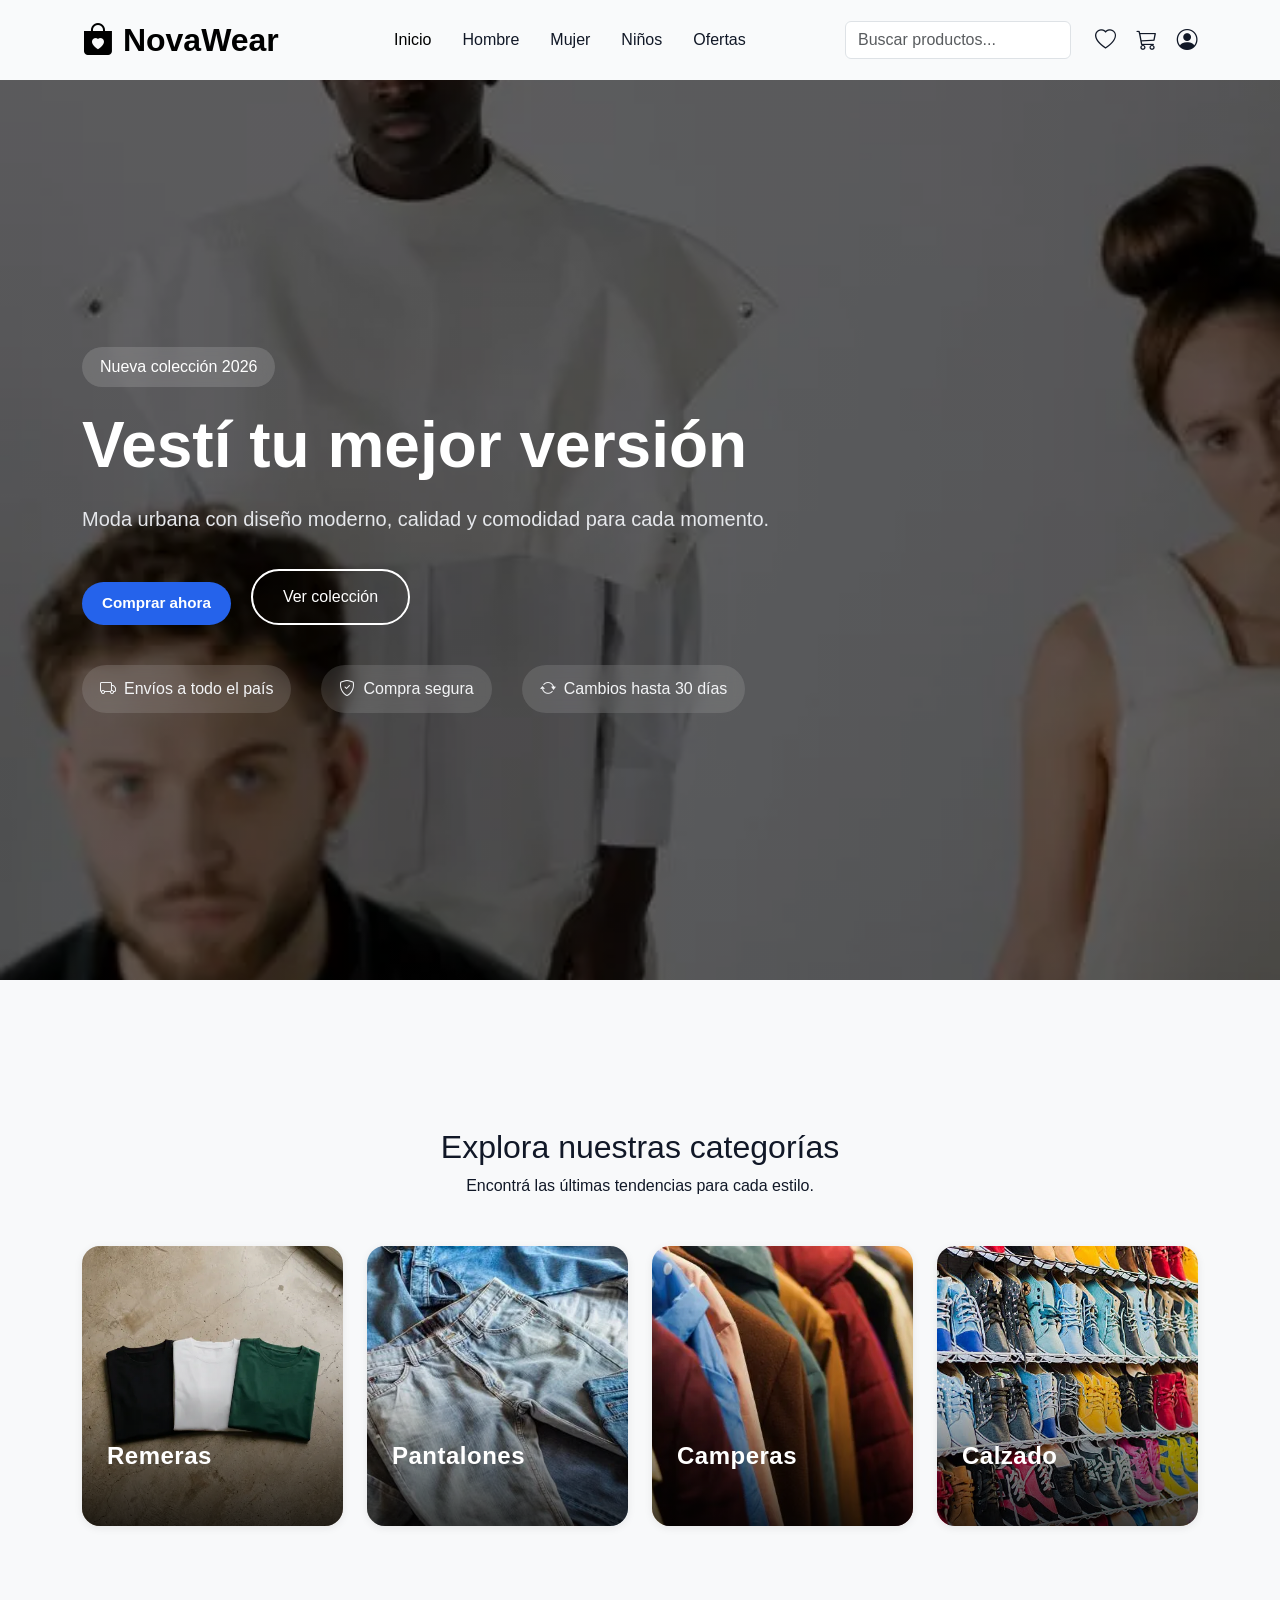
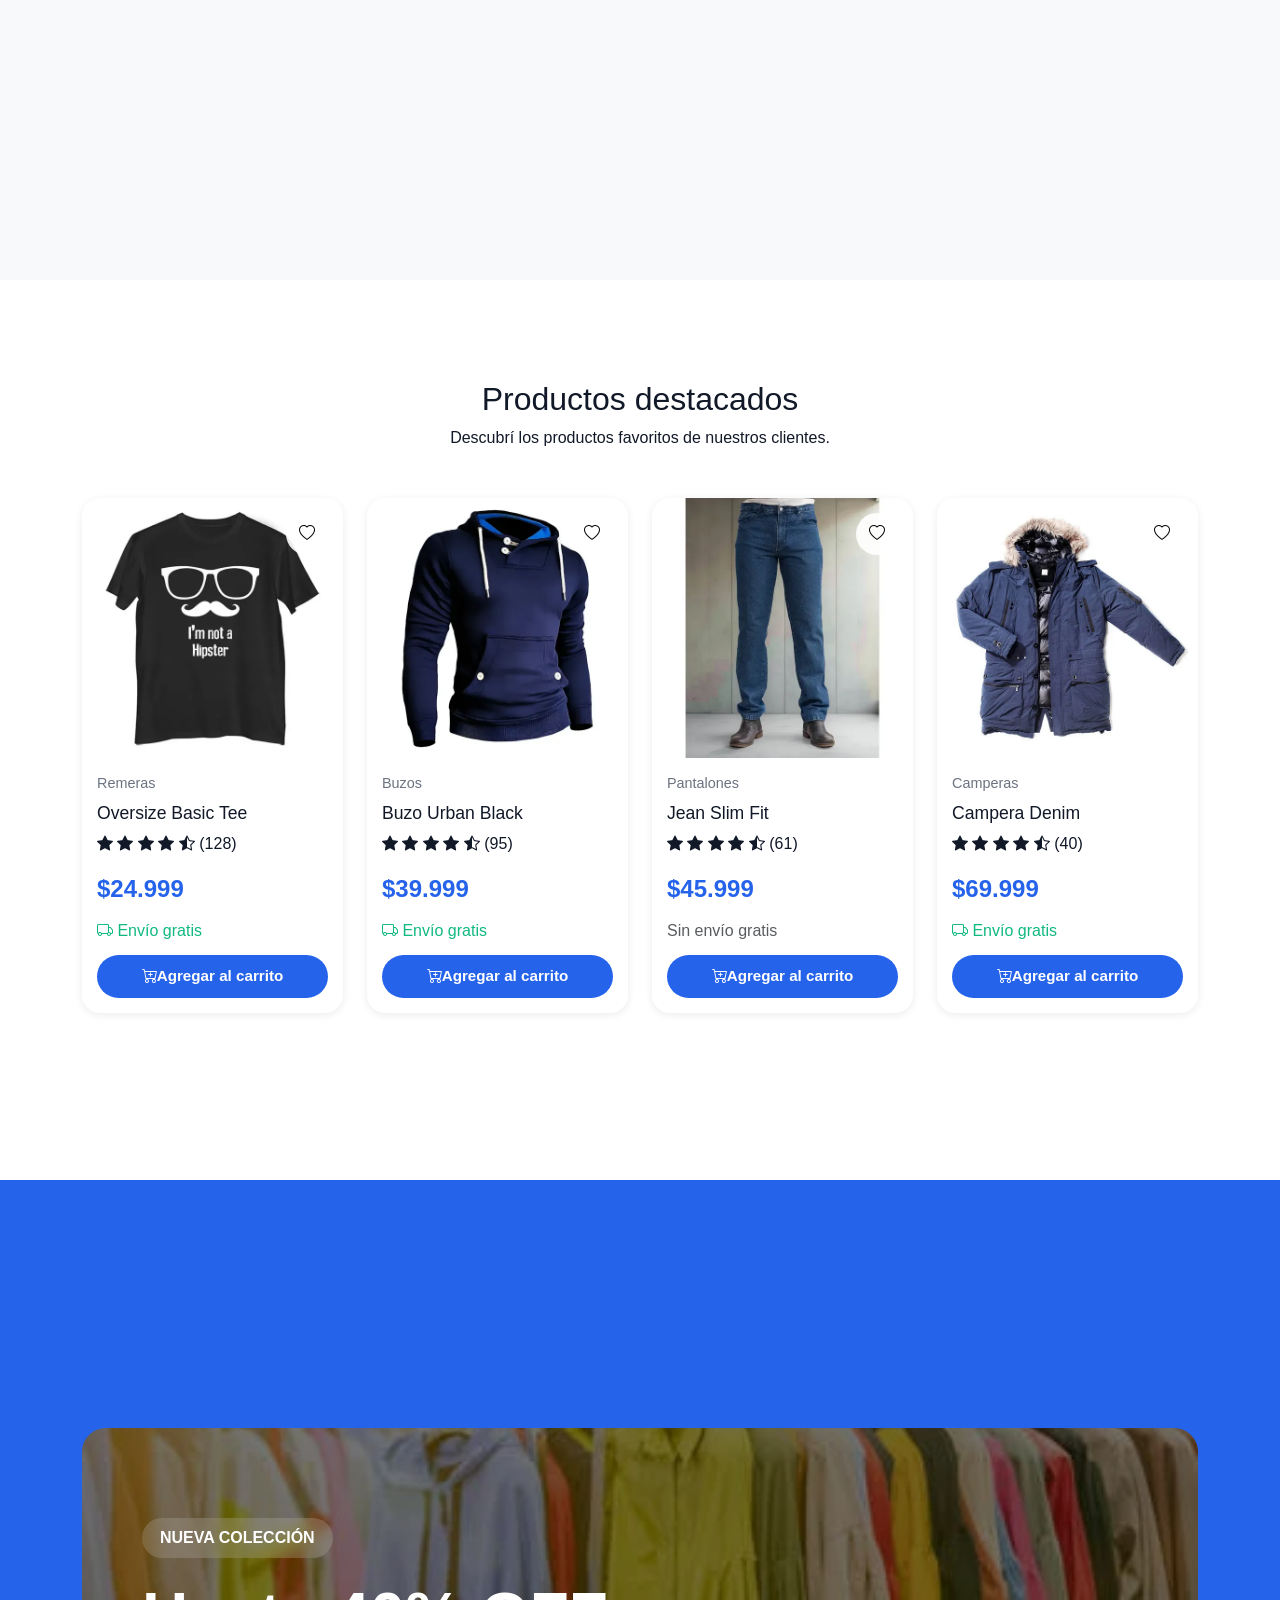
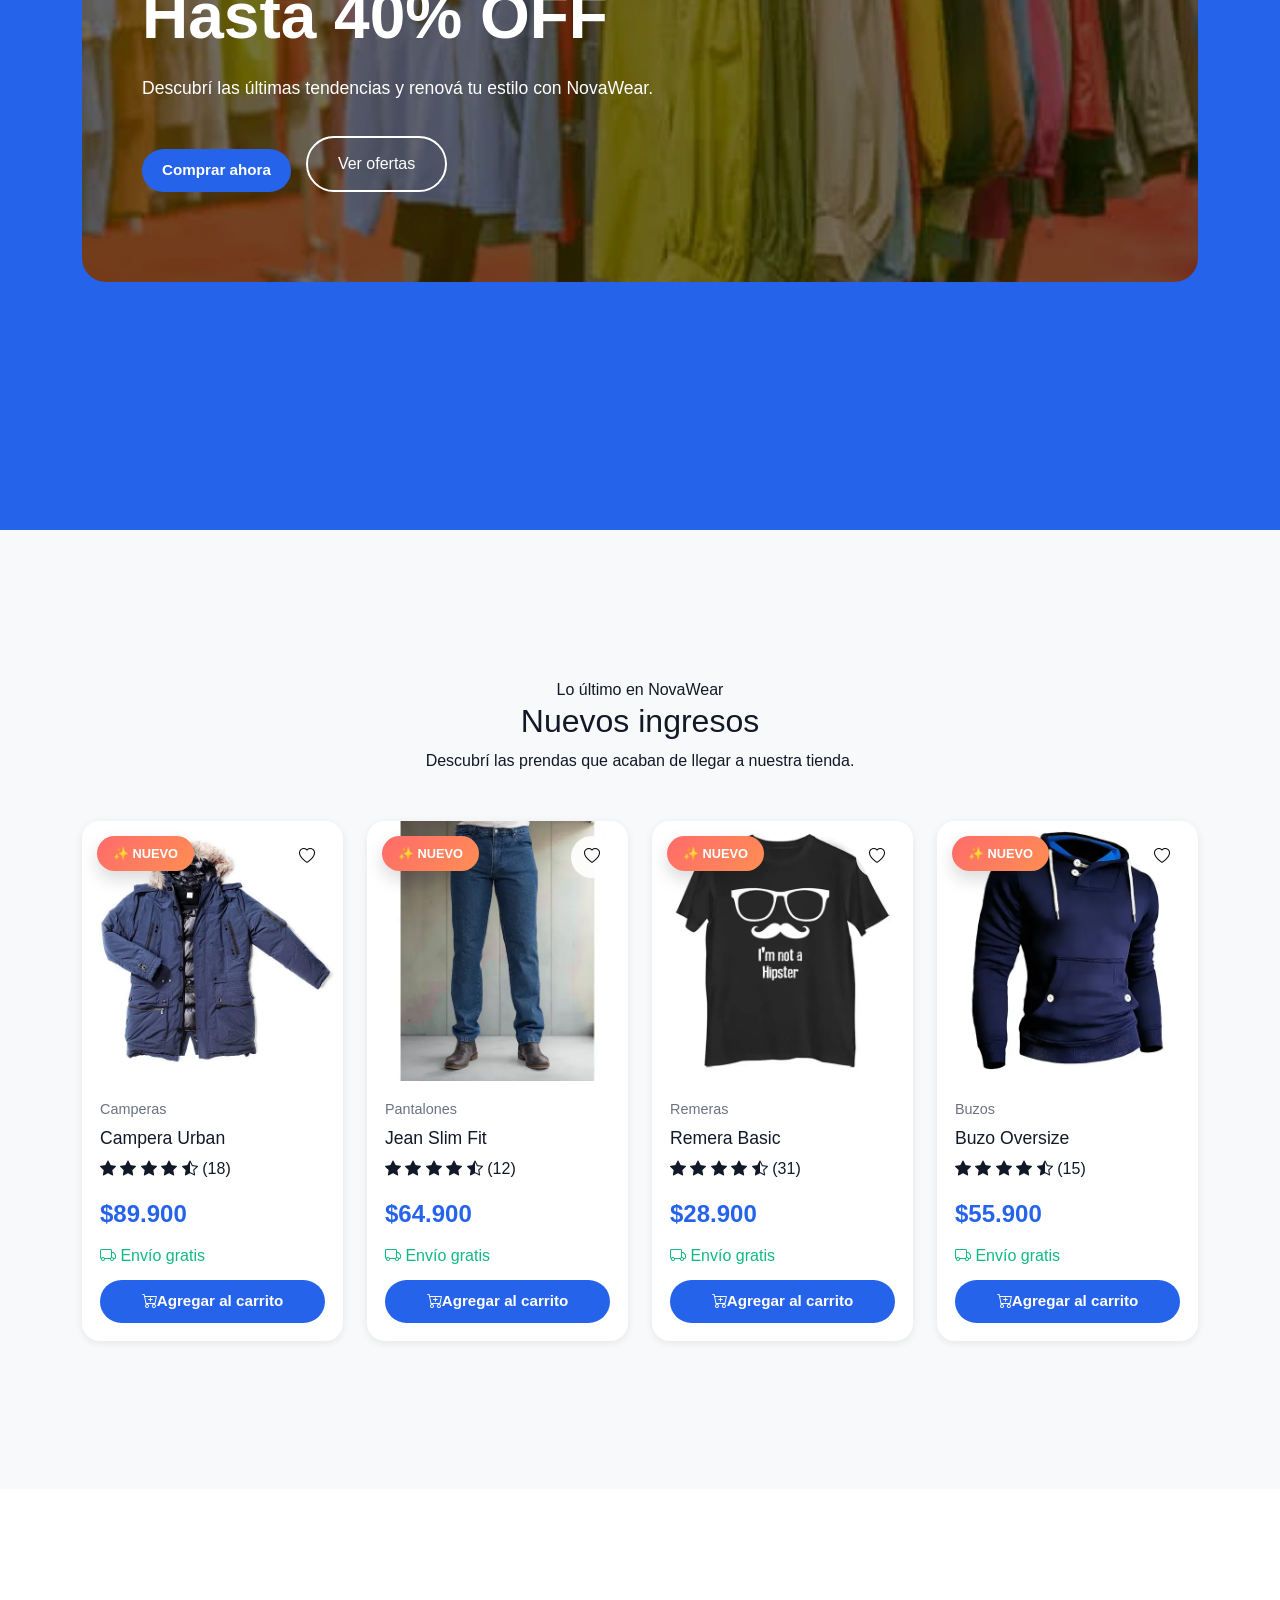
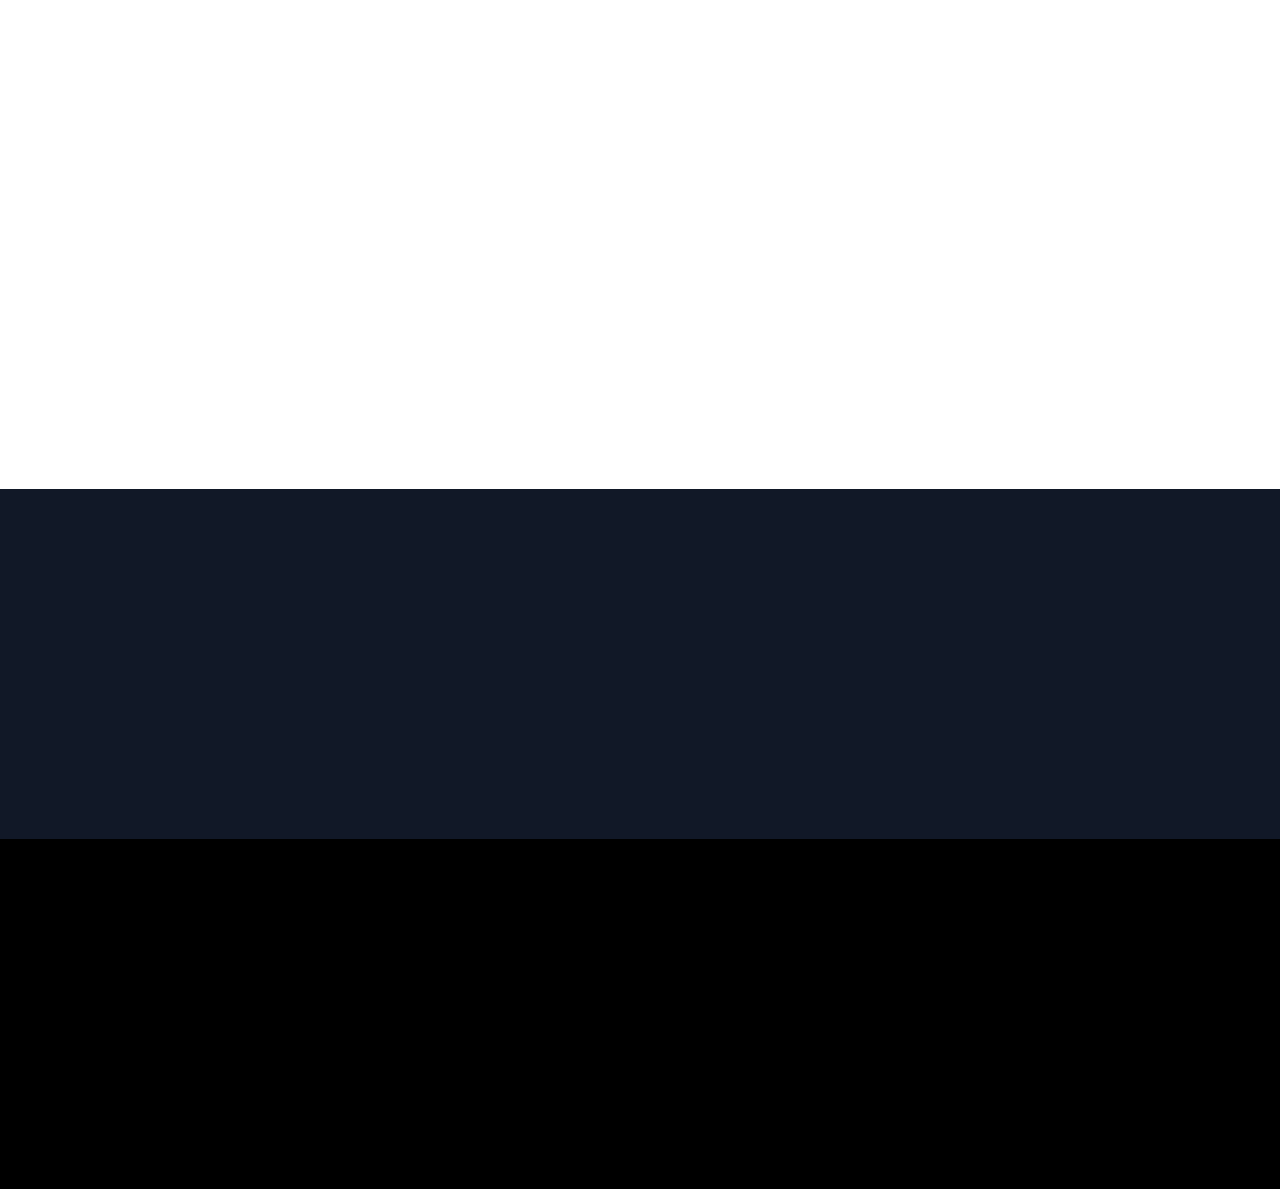
==== commit e6847430: "Se agregan banner promocional, nuevos ingresos y mejoras visuales" ====
--- a/index.html
+++ b/index.html
@@ -36,6 +36,10 @@
 
     <link rel="stylesheet" href="css/components/category-card.css">
 
+    <link rel="stylesheet" href="css/components/banner.css">
+
+    <link rel="stylesheet" href="css/components/arrival-card.css">
+
 </head>
 <body>
 
@@ -233,12 +237,84 @@
 
 <section id="banner">
 
+    <section class="promo-banner my-5">
+
+    <div class="container">
+
+        <div class="promo-content">
+
+            <span class="promo-tag">
+                NUEVA COLECCIÓN
+            </span>
+
+            <h2>
+                Hasta 40% OFF
+            </h2>
+
+            <p>
+                Descubrí las últimas tendencias y renová tu estilo con NovaWear.
+            </p>
+
+            <div class="promo-buttons">
+
+                <a href="#" class="btn-primary-custom">
+                    Comprar ahora
+                </a>
+
+                <a href="#" class="btn-outline-light-custom">
+                    Ver ofertas
+                </a>
+
+            </div>
+
+        </div>
+
+    </div>
+
+</section>
+
 </section>
 
 <!-- ================= NUEVOS INGRESOS ================= -->
 
 <section id="new-products">
-
+    <!--======================================
+        NUEVOS INGRESOS
+    =======================================-->
+
+    <section class="py-5">
+
+        <div class="container">
+
+            <div class="section-title text-center mb-5">
+
+                <span class="section-subtitle">
+
+                    Lo último en NovaWear
+
+                </span>
+
+                <h2>
+
+                    Nuevos ingresos
+
+                </h2>
+
+                <p>
+
+                    Descubrí las prendas que acaban de llegar a nuestra tienda.
+
+                </p>
+
+            </div>
+
+            <div class="row g-4" id="newArrivals">
+
+            </div>
+
+        </div>
+
+    </section>
 </section>
 
 <!-- ================= TESTIMONIOS ================= -->
--- a/css/components/banner.css
+++ b/css/components/banner.css
@@ -0,0 +1,286 @@
+/*======================================
+        PROMO BANNER
+=======================================*/
+
+.promo-banner{
+
+    margin: 80px 0;
+
+}
+
+.promo-content{
+
+    position: relative;
+
+    overflow: hidden;
+
+    border-radius: 24px;
+
+    padding: 90px 60px;
+
+    background-image:
+        linear-gradient(rgba(0,0,0,.55), rgba(0,0,0,.55)),
+        url("../../img/banners/banner-promo.jpg");
+
+    background-size: cover;
+
+    background-position: center;
+
+    color: white;
+
+    transition:
+        transform .5s ease,
+        box-shadow .5s ease;
+
+    animation: bannerZoom 12s ease-in-out infinite alternate;
+
+}
+
+.promo-content:hover{
+
+    transform: scale(1.02);
+
+    box-shadow: 0 25px 50px rgba(0,0,0,.35);
+
+}
+
+/*======================================
+        BRILLO
+=======================================*/
+
+.promo-content::before{
+
+    content:"";
+
+    position:absolute;
+
+    inset:0;
+
+    width:45%;
+
+    background:linear-gradient(
+        120deg,
+        transparent,
+        rgba(255,255,255,.18),
+        transparent
+    );
+
+    transform:translateX(-170%) skewX(-25deg);
+
+    transition:transform .9s ease;
+
+    pointer-events:none;
+
+}
+
+.promo-content:hover::before{
+
+    transform:translateX(700%) skewX(-25deg);
+
+}
+
+/*======================================
+        TEXTO
+=======================================*/
+
+.promo-tag{
+
+    display:inline-block;
+
+    padding:8px 18px;
+
+    background:rgba(255,255,255,.15);
+
+    border-radius:50px;
+
+    backdrop-filter:blur(8px);
+
+    margin-bottom:20px;
+
+    font-weight:600;
+
+}
+
+.promo-content h2{
+
+    font-size:clamp(2.5rem,5vw,4rem);
+
+    font-weight:800;
+
+    margin-bottom:20px;
+
+}
+
+.promo-content p{
+
+    max-width:600px;
+
+    font-size:1.1rem;
+
+    margin-bottom:35px;
+
+}
+
+/*======================================
+        BOTONES
+=======================================*/
+
+.promo-buttons{
+
+    display:flex;
+
+    gap:15px;
+
+    flex-wrap:wrap;
+
+}
+
+.btn-primary-custom{
+
+    transition:
+        transform .3s ease,
+        box-shadow .3s ease;
+
+}
+
+.btn-primary-custom:hover{
+
+    transform:translateY(-4px);
+
+}
+
+.btn-outline-light-custom{
+
+    padding:14px 30px;
+
+    border:2px solid white;
+
+    border-radius:50px;
+
+    color:white;
+
+    text-decoration:none;
+
+    transition:
+        all .3s ease;
+
+}
+
+.btn-outline-light-custom:hover{
+
+    background:white;
+
+    color:black;
+
+    transform:translateY(-4px);
+
+    box-shadow:0 8px 18px rgba(255,255,255,.20);
+
+}
+
+/*======================================
+        ANIMACIÓN DE ENTRADA
+=======================================*/
+
+@keyframes fadeUp{
+
+    from{
+
+        opacity:0;
+        transform:translateY(35px);
+
+    }
+
+    to{
+
+        opacity:1;
+        transform:translateY(0);
+
+    }
+
+}
+
+.promo-tag,
+.promo-content h2,
+.promo-content p,
+.promo-buttons{
+
+    opacity:0;
+
+    animation:fadeUp .8s ease forwards;
+
+}
+
+.promo-tag{
+
+    animation-delay:.1s;
+
+}
+
+.promo-content h2{
+
+    animation-delay:.3s;
+
+}
+
+.promo-content p{
+
+    animation-delay:.5s;
+
+}
+
+.promo-buttons{
+
+    animation-delay:.7s;
+
+}
+
+/*======================================
+        ZOOM DEL FONDO
+=======================================*/
+
+@keyframes bannerZoom{
+
+    from{
+
+        background-size:100%;
+
+    }
+
+    to{
+
+        background-size:108%;
+
+    }
+
+}
+
+/*======================================
+        RESPONSIVE
+=======================================*/
+
+@media (max-width:768px){
+
+    .promo-content{
+
+        padding:60px 25px;
+
+        text-align:center;
+
+    }
+
+    .promo-buttons{
+
+        justify-content:center;
+
+    }
+
+    .promo-content p{
+
+        margin-left:auto;
+
+        margin-right:auto;
+
+    }
+
+}
--- a/css/components/arrival-card.css
+++ b/css/components/arrival-card.css
@@ -0,0 +1,231 @@
+/*======================================
+        ARRIVAL CARD
+=======================================*/
+
+.arrival-card{
+
+    max-width: 320px;
+
+    margin: auto;
+
+    background: var(--white);
+
+    border-radius: 18px;
+
+    overflow: hidden;
+
+    box-shadow: var(--shadow-sm);
+
+    transition:
+        transform .35s ease,
+        box-shadow .35s ease;
+
+    display: flex;
+
+    flex-direction: column;
+
+    position: relative;
+
+}
+
+.arrival-card:hover{
+
+    transform: translateY(-8px);
+
+    box-shadow: var(--shadow-lg);
+
+}
+
+/*======================================
+        IMAGE
+=======================================*/
+
+.arrival-image{
+
+    position: relative;
+
+    height: 260px;
+
+    overflow: hidden;
+
+    display: flex;
+
+    justify-content: center;
+
+    align-items: center;
+
+    background: #fff;
+
+}
+
+.arrival-image img{
+
+    width: 100%;
+
+    height: 100%;
+
+    object-fit: cover;
+
+    transition: .45s ease;
+
+}
+
+.arrival-card:hover .arrival-image img{
+
+    transform: scale(1.08);
+
+}
+
+/*======================================
+        BADGE
+=======================================*/
+
+.arrival-badge{
+
+    position: absolute;
+
+    top: 15px;
+
+    left: 15px;
+
+    z-index: 2;
+
+    padding: 8px 16px;
+
+    border-radius: 30px;
+
+    font-size: .8rem;
+
+    font-weight: 700;
+
+    color: white;
+
+    background: linear-gradient(
+        135deg,
+        #ff6b6b,
+        #ff8e53
+    );
+
+    box-shadow: 0 8px 18px rgba(0,0,0,.15);
+
+}
+
+.favorite-btn{
+
+    z-index: 3;
+
+}
+
+/*======================================
+        INFO
+=======================================*/
+
+.arrival-info{
+
+    padding: 18px;
+
+    display: flex;
+
+    flex-direction: column;
+
+    flex: 1;
+
+}
+
+.arrival-category{
+
+    color: var(--gray);
+
+    font-size: .9rem;
+
+}
+
+.arrival-info h3{
+
+    margin: 8px 0;
+
+    font-size: 1.1rem;
+
+}
+
+.arrival-rating{
+
+    margin-bottom: 15px;
+
+}
+
+.arrival-price{
+
+    font-size: 1.5rem;
+
+    font-weight: 700;
+
+    color: var(--primary);
+
+}
+
+.shipping-placeholder{
+
+    height: 30px;
+
+}
+
+.btn-primary-custom{
+
+    margin-top: auto;
+
+}
+
+/*======================================
+        SHINE EFFECT
+=======================================*/
+
+.arrival-card::before{
+
+    content: "";
+
+    position: absolute;
+
+    inset: 0;
+
+    background: linear-gradient(
+
+        120deg,
+
+        transparent,
+
+        rgba(255,255,255,.18),
+
+        transparent
+
+    );
+
+    transform: translateX(-180%) skewX(-25deg);
+
+    transition: transform .9s ease;
+
+    pointer-events: none;
+
+    z-index: 2;
+
+}
+
+.arrival-card:hover::before{
+
+    transform: translateX(350%) skewX(-25deg);
+
+}
+
+/*======================================
+        RESPONSIVE
+=======================================*/
+
+@media(max-width:768px){
+
+    .arrival-card{
+
+        max-width: 100%;
+
+    }
+
+}
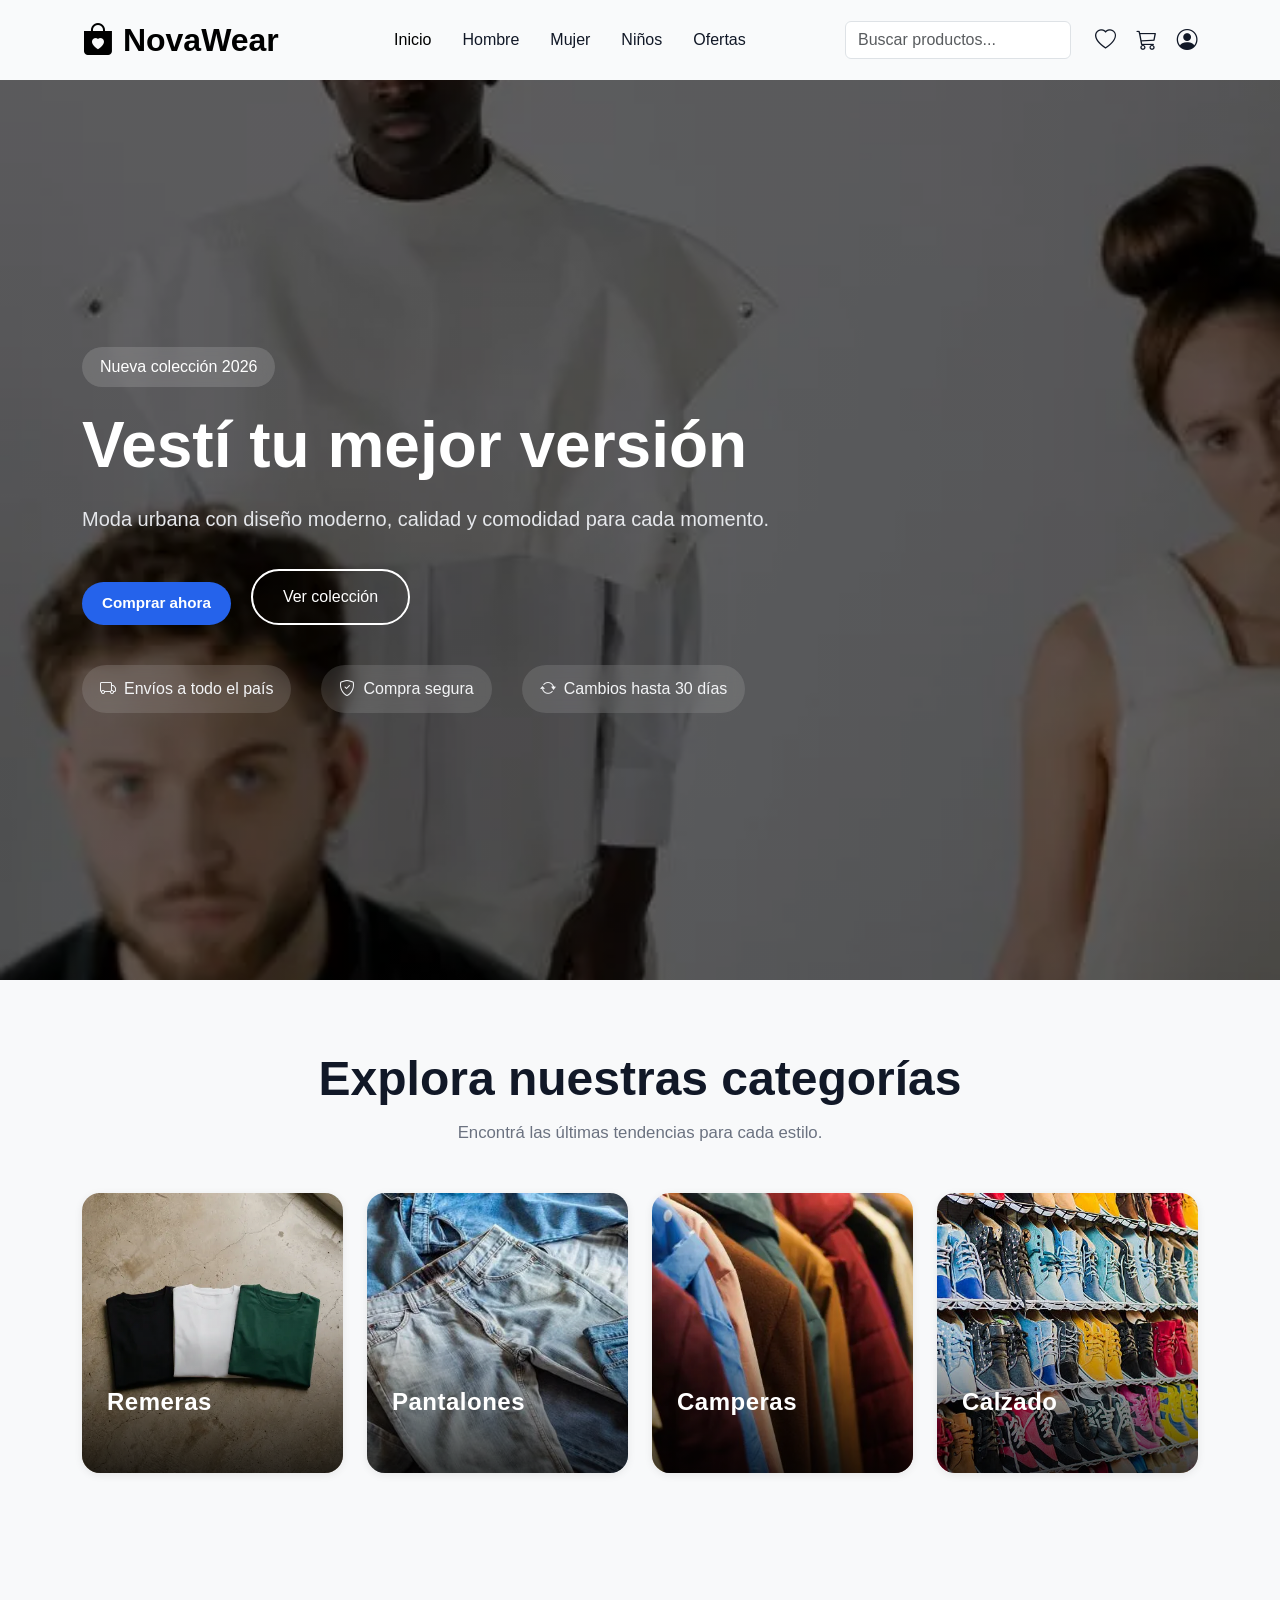
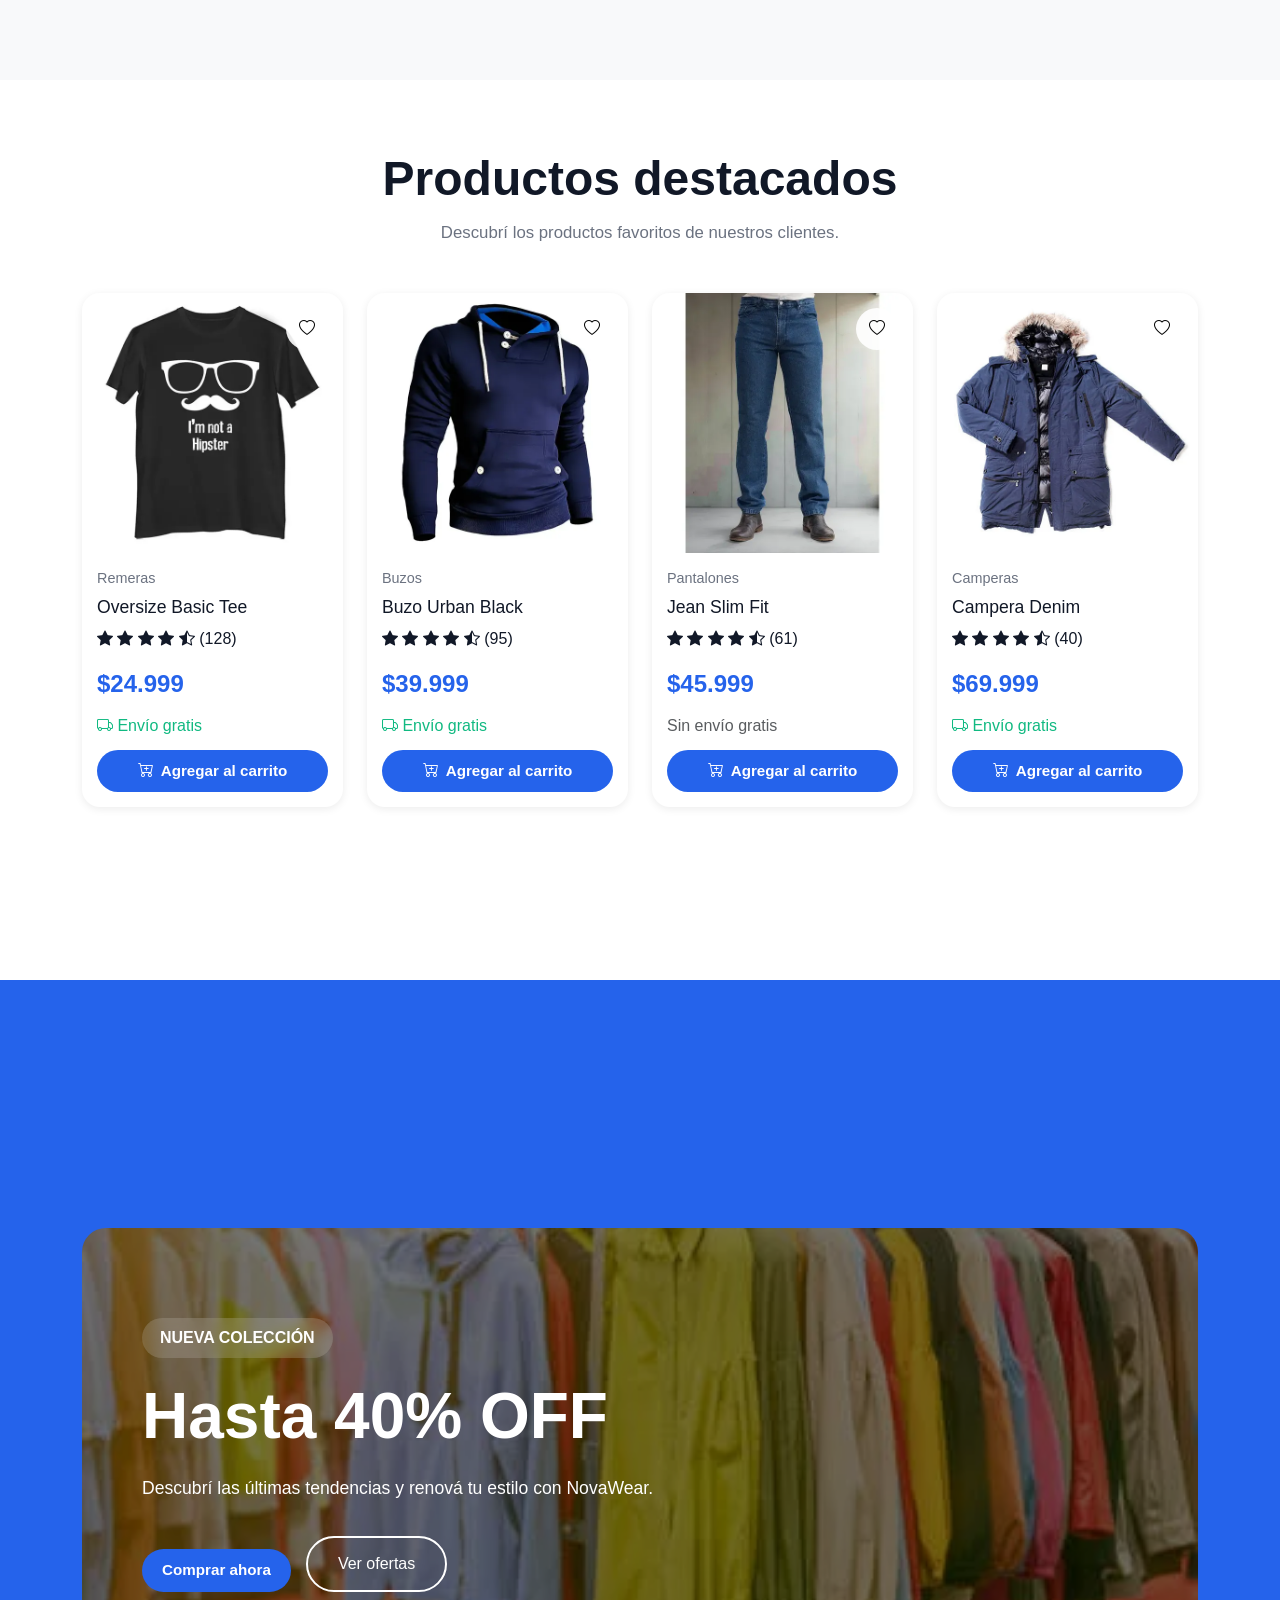
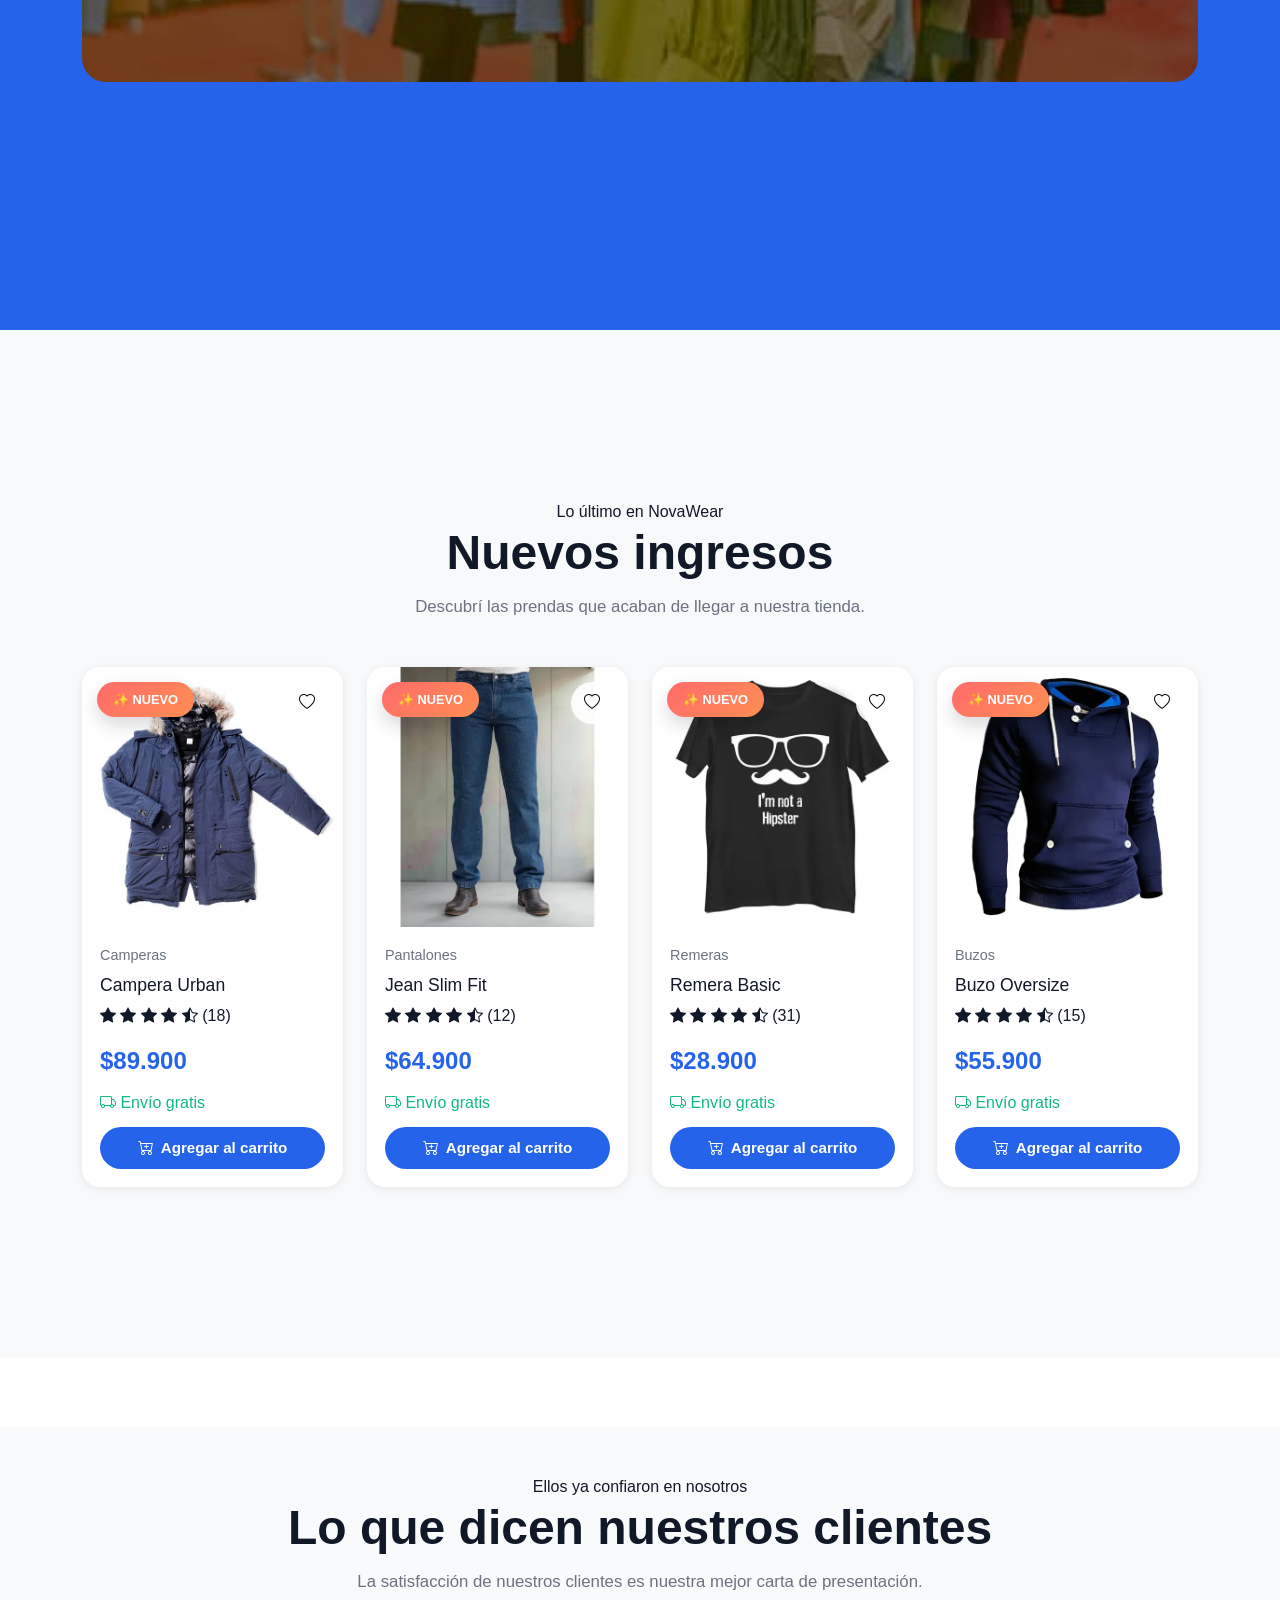
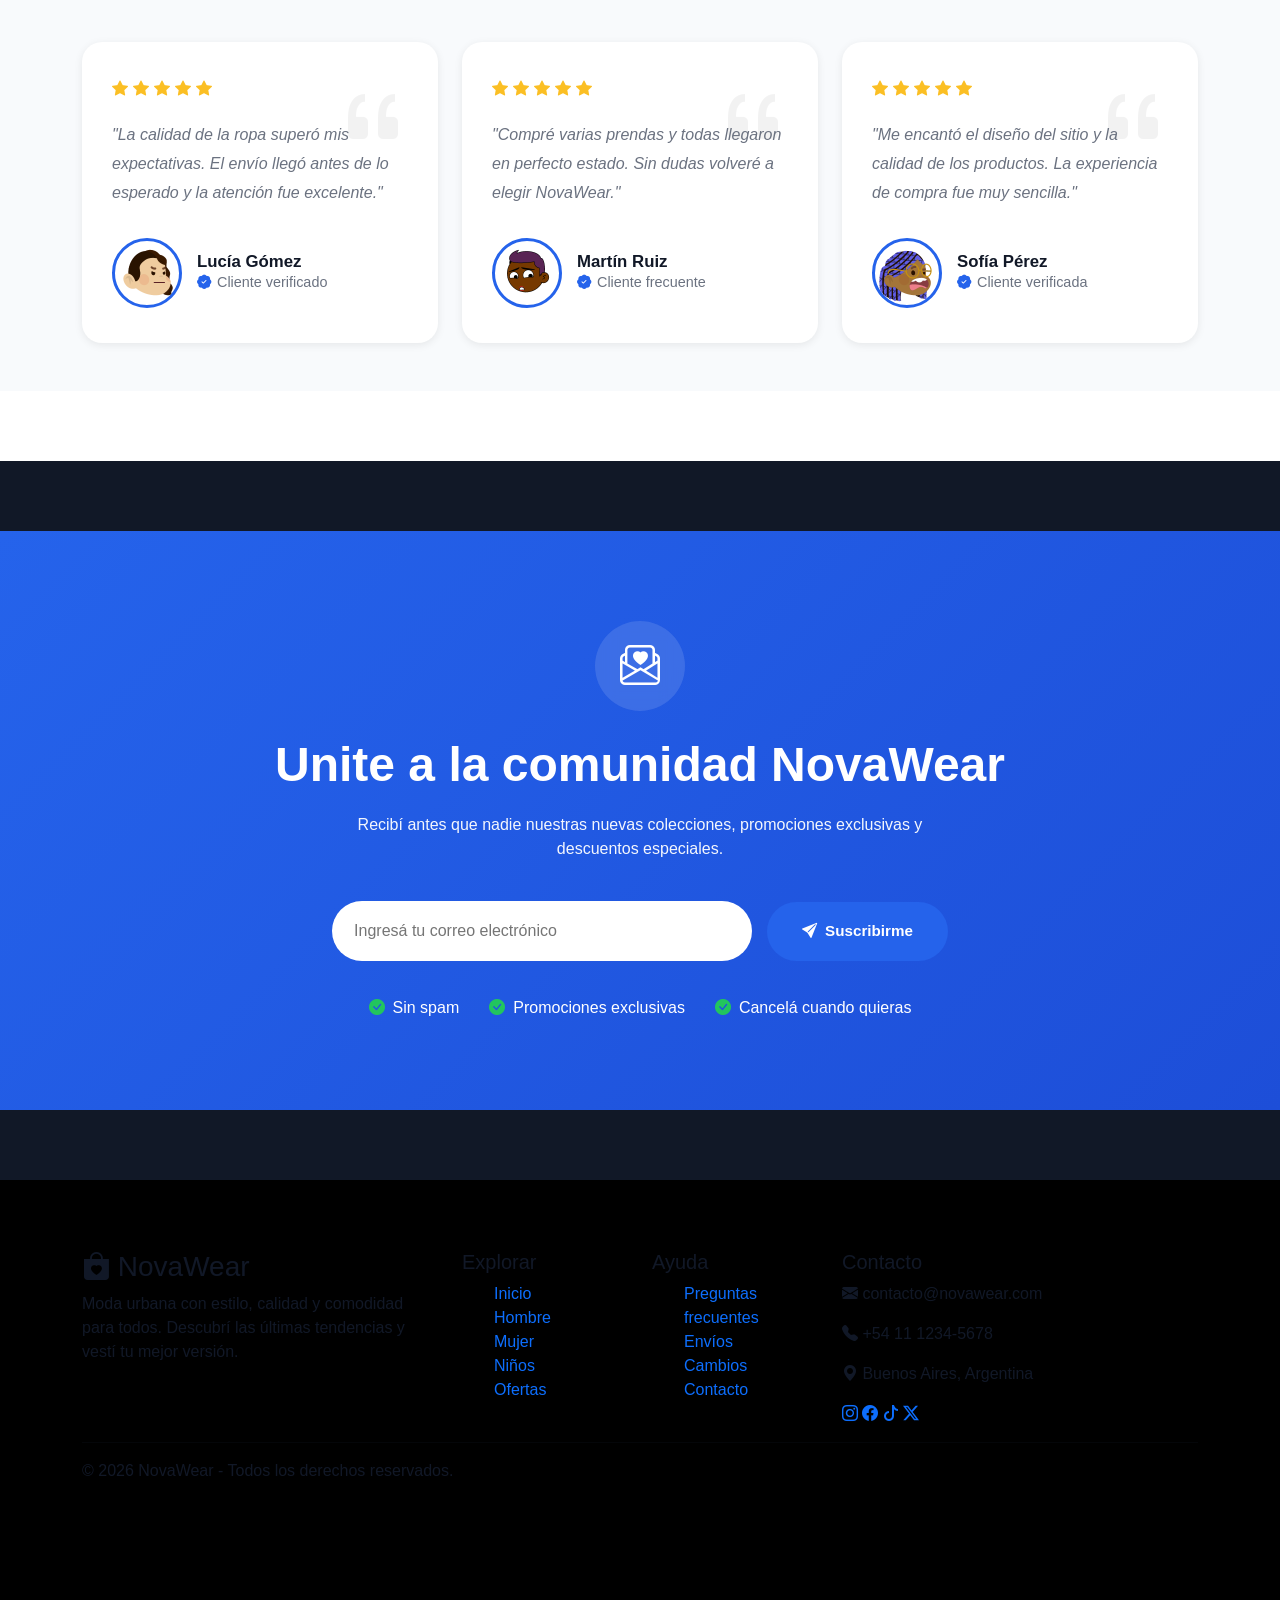
==== commit 4b82d68b: "Completa el index de NovaWear con newsletter, footer y mejoras visuales" ====
--- a/index.html
+++ b/index.html
@@ -40,6 +40,12 @@
 
     <link rel="stylesheet" href="css/components/arrival-card.css">
 
+    <link rel="stylesheet" href="css/components/testimonial-card.css">
+
+    <link rel="stylesheet" href="css/sections/newsletter.css">
+
+    <link rel="stylesheet" href="css/base/layout.css">
+
 </head>
 <body>
 
@@ -183,8 +189,7 @@
 
 <!-- ================= CATEGORÍAS ================= -->
 
-<section id="categories">
-    <section id="categories" class="py-5">
+    <section id="categories" class="section">
 
     <div class="container">
 
@@ -205,11 +210,10 @@
     </div>
 
 </section>
-</section>
 
 <!-- ================= PRODUCTOS DESTACADOS ================= -->
 
-<section id="featured-products">
+<section id="featured-products" class="section">
 
     <div class="container">
 
@@ -282,7 +286,7 @@
         NUEVOS INGRESOS
     =======================================-->
 
-    <section class="py-5">
+    <section class="section">
 
         <div class="container">
 
@@ -319,20 +323,269 @@
 
 <!-- ================= TESTIMONIOS ================= -->
 
-<section id="testimonials">
+<section id="testimonials" class="section">
+
+    <!--======================================
+        TESTIMONIOS
+=======================================-->
+
+<section class="testimonials py-5">
+
+    <div class="container">
+
+        <div class="section-title text-center mb-5">
+
+            <span class="section-subtitle">
+
+                Ellos ya confiaron en nosotros
+
+            </span>
+
+            <h2>
+
+                Lo que dicen nuestros clientes
+
+            </h2>
+
+            <p>
+
+                La satisfacción de nuestros clientes es nuestra mejor carta de presentación.
+
+            </p>
+
+        </div>
+
+        <div class="row g-4" id="testimonialsContainer">
+
+        </div>
+
+    </div>
+
+</section>
 
 </section>
 
 <!-- ================= NEWSLETTER ================= -->
 
-<section id="newsletter">
-
+<section id="newsletter" class="section">
+<!--======================================
+        NEWSLETTER
+=======================================-->
+
+<section class="newsletter">
+
+    <div class="container">
+
+        <div class="newsletter-content">
+
+            <div class="newsletter-icon">
+
+                <i class="bi bi-envelope-paper-heart"></i>
+
+            </div>
+
+            <h2>
+
+                Unite a la comunidad NovaWear
+
+            </h2>
+
+            <p>
+
+                Recibí antes que nadie nuestras nuevas colecciones,
+                promociones exclusivas y descuentos especiales.
+
+            </p>
+
+            <form class="newsletter-form">
+
+                <input
+                    type="email"
+                    placeholder="Ingresá tu correo electrónico"
+                    required
+                >
+
+                <button class="btn-primary-custom">
+
+                    <i class="bi bi-send-fill"></i>
+
+                        Suscribirme
+
+                </button>
+
+
+
+            </form>
+
+            <div class="newsletter-benefits">
+
+                <span>
+
+                    <i class="bi bi-check-circle-fill"></i>
+
+                    Sin spam
+
+                </span>
+
+                <span>
+
+                    <i class="bi bi-check-circle-fill"></i>
+
+                    Promociones exclusivas
+
+                </span>
+
+                <span>
+
+                    <i class="bi bi-check-circle-fill"></i>
+
+                    Cancelá cuando quieras
+
+                </span>
+
+            </div>
+
+        </div>
+
+    </div>
+
+</section>
 </section>
 
 <!-- ================= FOOTER ================= -->
 
-<footer>
-
+<footer class="section">
+<!--======================================
+                FOOTER
+=======================================-->
+
+<footer class="footer">
+
+    <div class="container">
+
+        <div class="row gy-5">
+
+            <!-- Logo -->
+
+            <div class="col-lg-4">
+
+                <h3 class="footer-logo">
+
+                    <i class="bi bi-bag-heart-fill"></i>
+
+                    NovaWear
+
+                </h3>
+
+                <p class="footer-description">
+
+                    Moda urbana con estilo, calidad y comodidad
+                    para todos. Descubrí las últimas tendencias
+                    y vestí tu mejor versión.
+
+                </p>
+
+            </div>
+
+            <!-- Navegación -->
+
+            <div class="col-lg-2 col-md-4">
+
+                <h5>Explorar</h5>
+
+                <ul>
+
+                    <li><a href="#">Inicio</a></li>
+
+                    <li><a href="#">Hombre</a></li>
+
+                    <li><a href="#">Mujer</a></li>
+
+                    <li><a href="#">Niños</a></li>
+
+                    <li><a href="#">Ofertas</a></li>
+
+                </ul>
+
+            </div>
+
+            <!-- Ayuda -->
+
+            <div class="col-lg-2 col-md-4">
+
+                <h5>Ayuda</h5>
+
+                <ul>
+
+                    <li><a href="#">Preguntas frecuentes</a></li>
+
+                    <li><a href="#">Envíos</a></li>
+
+                    <li><a href="#">Cambios</a></li>
+
+                    <li><a href="#">Contacto</a></li>
+
+                </ul>
+
+            </div>
+
+            <!-- Contacto -->
+
+            <div class="col-lg-4 col-md-4">
+
+                <h5>Contacto</h5>
+
+                <p>
+
+                    <i class="bi bi-envelope-fill"></i>
+
+                    contacto@novawear.com
+
+                </p>
+
+                <p>
+
+                    <i class="bi bi-telephone-fill"></i>
+
+                    +54 11 1234-5678
+
+                </p>
+
+                <p>
+
+                    <i class="bi bi-geo-alt-fill"></i>
+
+                    Buenos Aires, Argentina
+
+                </p>
+
+                <div class="footer-social">
+
+                    <a href="#"><i class="bi bi-instagram"></i></a>
+
+                    <a href="#"><i class="bi bi-facebook"></i></a>
+
+                    <a href="#"><i class="bi bi-tiktok"></i></a>
+
+                    <a href="#"><i class="bi bi-twitter-x"></i></a>
+
+                </div>
+
+            </div>
+
+        </div>
+
+        <hr>
+
+        <div class="footer-bottom">
+
+            © 2026 NovaWear - Todos los derechos reservados.
+
+        </div>
+
+    </div>
+
+</footer>
 </footer>
 
 
--- a/css/components/buttons.css
+++ b/css/components/buttons.css
@@ -66,4 +66,13 @@
 
     color:var(--dark);
 
+}
+
+.btn-primary-custom{
+
+    display: inline-flex;
+    align-items: center;
+    justify-content: center;
+    gap: 8px;
+
 }
--- a/css/components/testimonial-card.css
+++ b/css/components/testimonial-card.css
@@ -0,0 +1,216 @@
+/*======================================
+        TESTIMONIAL CARD
+=======================================*/
+
+.testimonial-card{
+
+    position: relative;
+
+    height: 100%;
+
+    padding: 35px 30px;
+
+    background: var(--white);
+
+    border-radius: 20px;
+
+    overflow: hidden;
+
+    box-shadow: var(--shadow-sm);
+
+    transition:
+        transform .35s ease,
+        box-shadow .35s ease;
+
+}
+
+.testimonial-card:hover{
+
+    transform: translateY(-8px);
+
+    box-shadow: var(--shadow-lg);
+
+}
+
+/*======================================
+        QUOTE
+=======================================*/
+
+.testimonial-quote{
+
+    position: absolute;
+
+    top: 20px;
+
+    right: 25px;
+
+    font-size: 5rem;
+
+    color: rgba(0,0,0,.05);
+
+    pointer-events: none;
+
+    user-select: none;
+
+}
+
+/*======================================
+        STARS
+=======================================*/
+
+.testimonial-stars{
+
+    display: flex;
+
+    gap: 5px;
+
+    margin-bottom: 20px;
+
+    color: #fbbf24;
+
+    font-size: 1rem;
+
+}
+
+/*======================================
+        COMMENT
+=======================================*/
+
+.testimonial-comment{
+
+    color: var(--gray);
+
+    line-height: 1.8;
+
+    margin-bottom: 30px;
+
+    font-style: italic;
+
+    position: relative;
+
+    z-index: 2;
+
+}
+
+/*======================================
+        USER
+=======================================*/
+
+.testimonial-user{
+
+    display: flex;
+
+    align-items: center;
+
+    gap: 15px;
+
+}
+
+.testimonial-avatar{
+
+    width: 70px;
+
+    height: 70px;
+
+    border-radius: 50%;
+
+    object-fit: cover;
+
+    border: 3px solid var(--primary);
+
+}
+
+.testimonial-user h5{
+
+    margin: 0;
+
+    font-size: 1.05rem;
+
+    font-weight: 700;
+
+}
+
+.testimonial-user span{
+
+    display: flex;
+
+    align-items: center;
+
+    gap: 6px;
+
+    color: var(--gray);
+
+    font-size: .9rem;
+
+}
+
+.testimonial-user span i{
+
+    color: var(--primary);
+
+}
+
+/*======================================
+        SHINE EFFECT
+=======================================*/
+
+.testimonial-card::before{
+
+    content: "";
+
+    position: absolute;
+
+    inset: 0;
+
+    background: linear-gradient(
+        120deg,
+        transparent,
+        rgba(255,255,255,.20),
+        transparent
+    );
+
+    transform: translateX(-180%) skewX(-25deg);
+
+    transition: transform .9s ease;
+
+    pointer-events: none;
+
+}
+
+.testimonial-card:hover::before{
+
+    transform: translateX(350%) skewX(-25deg);
+
+}
+
+/*======================================
+        RESPONSIVE
+=======================================*/
+
+@media (max-width:768px){
+
+    .testimonial-card{
+
+        padding: 25px;
+
+    }
+
+    .testimonial-avatar{
+
+        width: 60px;
+
+        height: 60px;
+
+    }
+
+}
+
+/*======================================
+        TESTIMONIALS SECTION
+=======================================*/
+
+.testimonials{
+
+    background: #f8fafc;
+
+}
--- a/css/sections/newsletter.css
+++ b/css/sections/newsletter.css
@@ -0,0 +1,174 @@
+/*======================================
+        NEWSLETTER
+=======================================*/
+
+.newsletter{
+
+    padding: 90px 0;
+
+    background: linear-gradient(135deg,#2563eb,#1d4ed8);
+
+}
+
+.newsletter-content{
+
+    max-width: 800px;
+
+    margin: auto;
+
+    text-align: center;
+
+    color: white;
+
+}
+
+.newsletter-icon{
+
+    width: 90px;
+
+    height: 90px;
+
+    margin: auto;
+
+    margin-bottom: 25px;
+
+    border-radius: 50%;
+
+    display: flex;
+
+    justify-content: center;
+
+    align-items: center;
+
+    font-size: 2.5rem;
+
+    background: rgba(255,255,255,.12);
+
+    backdrop-filter: blur(10px);
+
+}
+
+.newsletter h2{
+
+    font-size: clamp(2rem,4vw,3rem);
+
+    font-weight: 800;
+
+    margin-bottom: 20px;
+
+}
+
+.newsletter p{
+
+    max-width: 650px;
+
+    margin: auto;
+
+    margin-bottom: 40px;
+
+    opacity: .95;
+
+}
+
+.newsletter-form{
+
+    display: flex;
+
+    gap: 15px;
+
+    justify-content: center;
+
+    flex-wrap: wrap;
+
+}
+
+.newsletter-form input{
+
+    width: 420px;
+
+    max-width: 100%;
+
+    padding: 18px 22px;
+
+    border: none;
+
+    border-radius: 50px;
+
+    outline: none;
+
+    font-size: 1rem;
+
+}
+
+.newsletter-form button{
+
+    padding: 18px 35px;
+
+}
+
+.newsletter-benefits{
+
+    margin-top: 35px;
+
+    display: flex;
+
+    justify-content: center;
+
+    gap: 30px;
+
+    flex-wrap: wrap;
+
+}
+
+.newsletter-benefits span{
+
+    display: flex;
+
+    align-items: center;
+
+    gap: 8px;
+
+}
+
+.newsletter-benefits i{
+
+    color: #22c55e;
+
+}
+
+/*======================================
+        RESPONSIVE
+=======================================*/
+
+@media(max-width:768px){
+
+    .newsletter{
+
+        padding: 70px 0;
+
+    }
+
+    .newsletter-form{
+
+        flex-direction: column;
+
+        align-items: center;
+
+    }
+
+    .newsletter-form input{
+
+        width: 100%;
+
+    }
+
+    .newsletter-form button{
+
+        width: 100%;
+
+        max-width: 350px;
+
+    }
+
+}
+
--- a/css/base/layout.css
+++ b/css/base/layout.css
@@ -0,0 +1,41 @@
+/*======================================
+        LAYOUT GENERAL
+=======================================*/
+
+/* Espaciado uniforme entre secciones */
+
+.section{
+
+    padding: 70px 0;
+
+}
+
+/* Títulos de sección */
+
+.section-title{
+
+    margin-bottom: 50px;
+
+}
+
+.section-title h2{
+
+    font-size: clamp(2rem,4vw,3rem);
+
+    font-weight: 700;
+
+    margin-bottom: 12px;
+
+}
+
+.section-title p{
+
+    color: var(--gray);
+
+    max-width: 650px;
+
+    margin: auto;
+
+    font-size: 1.05rem;
+
+}
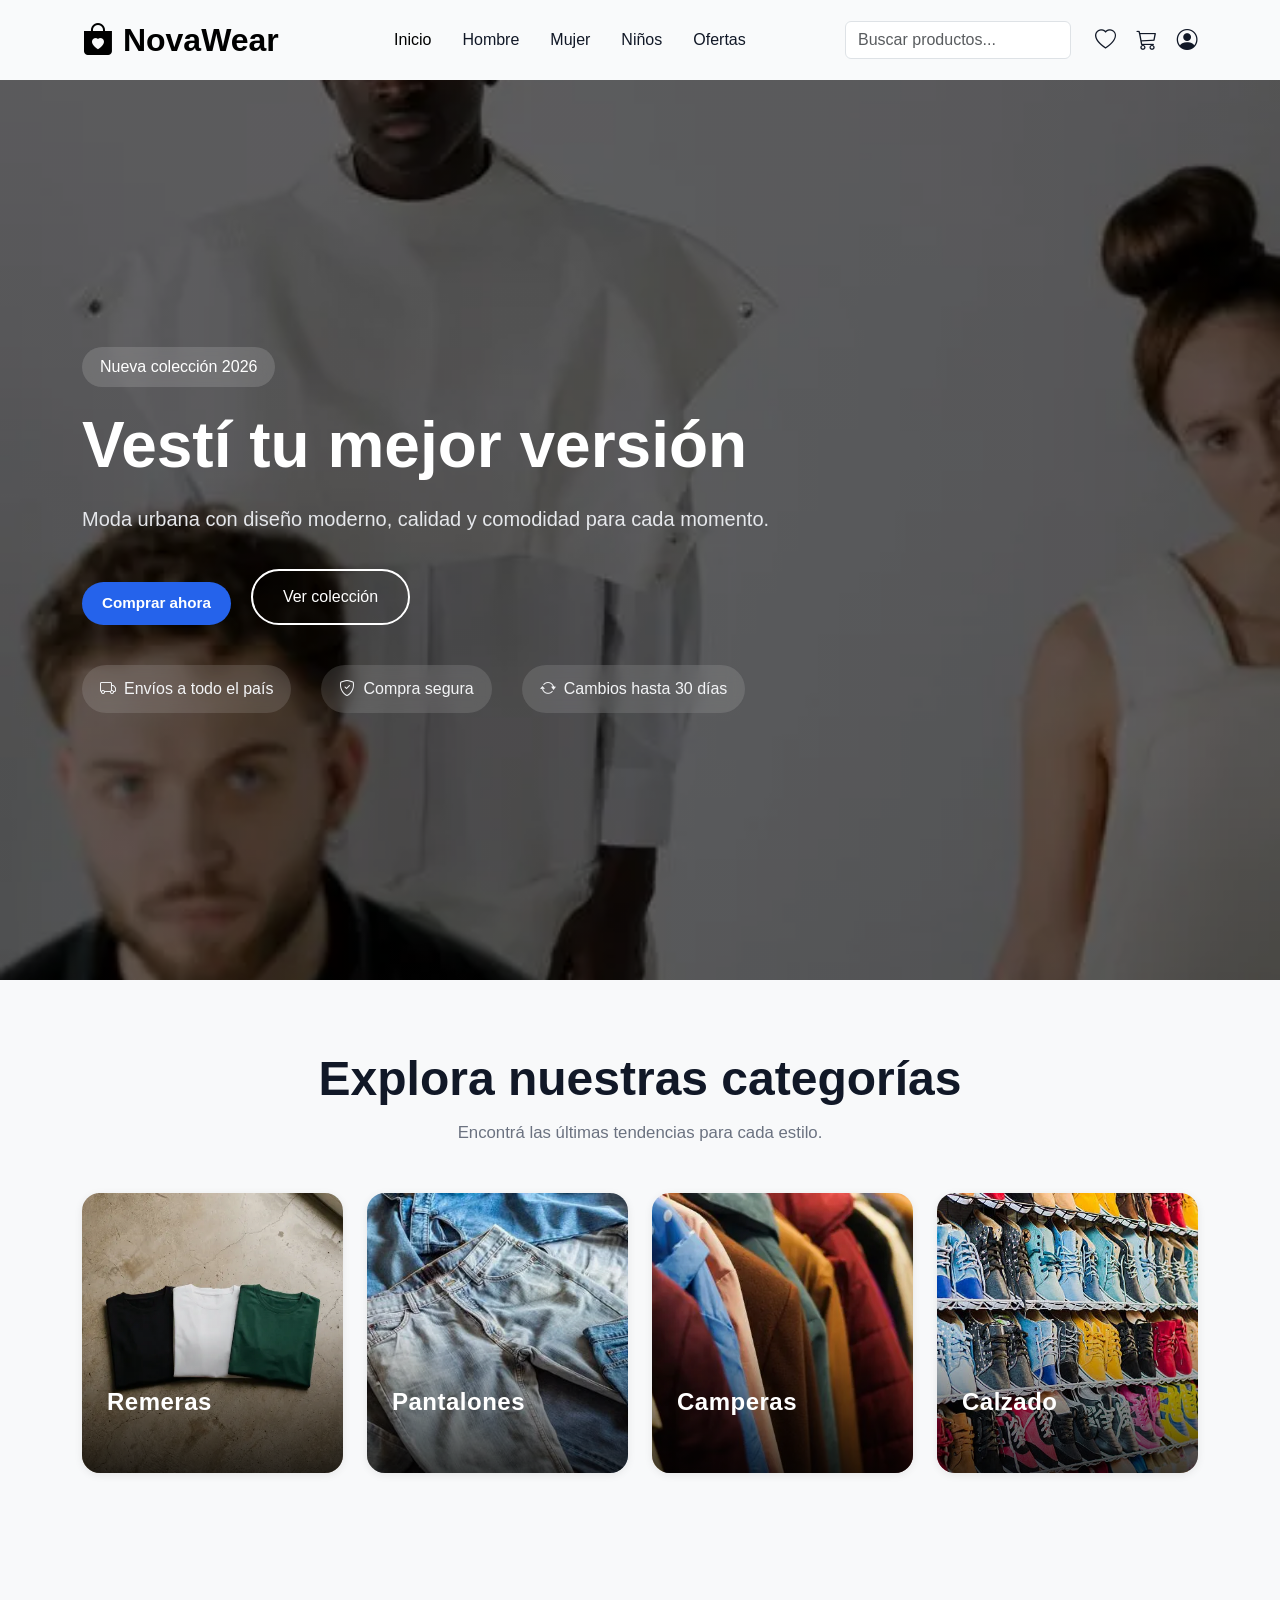
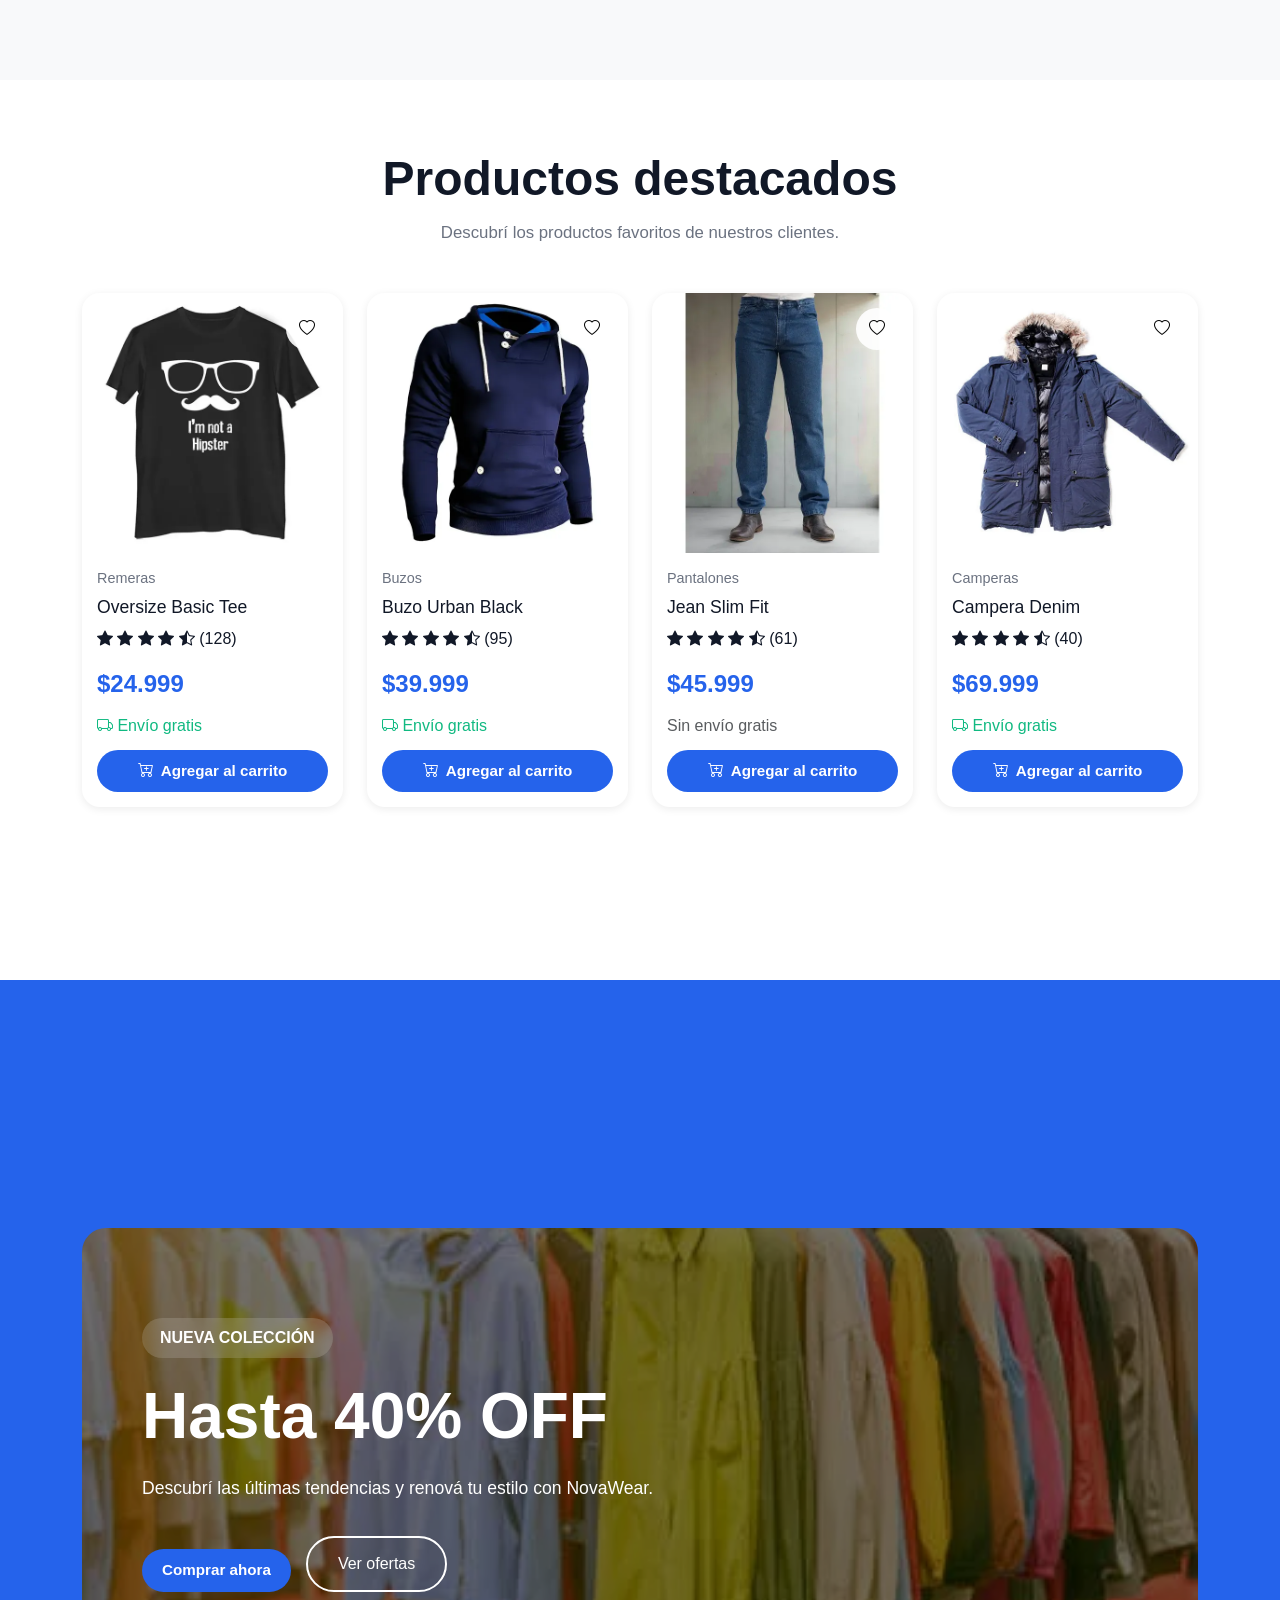
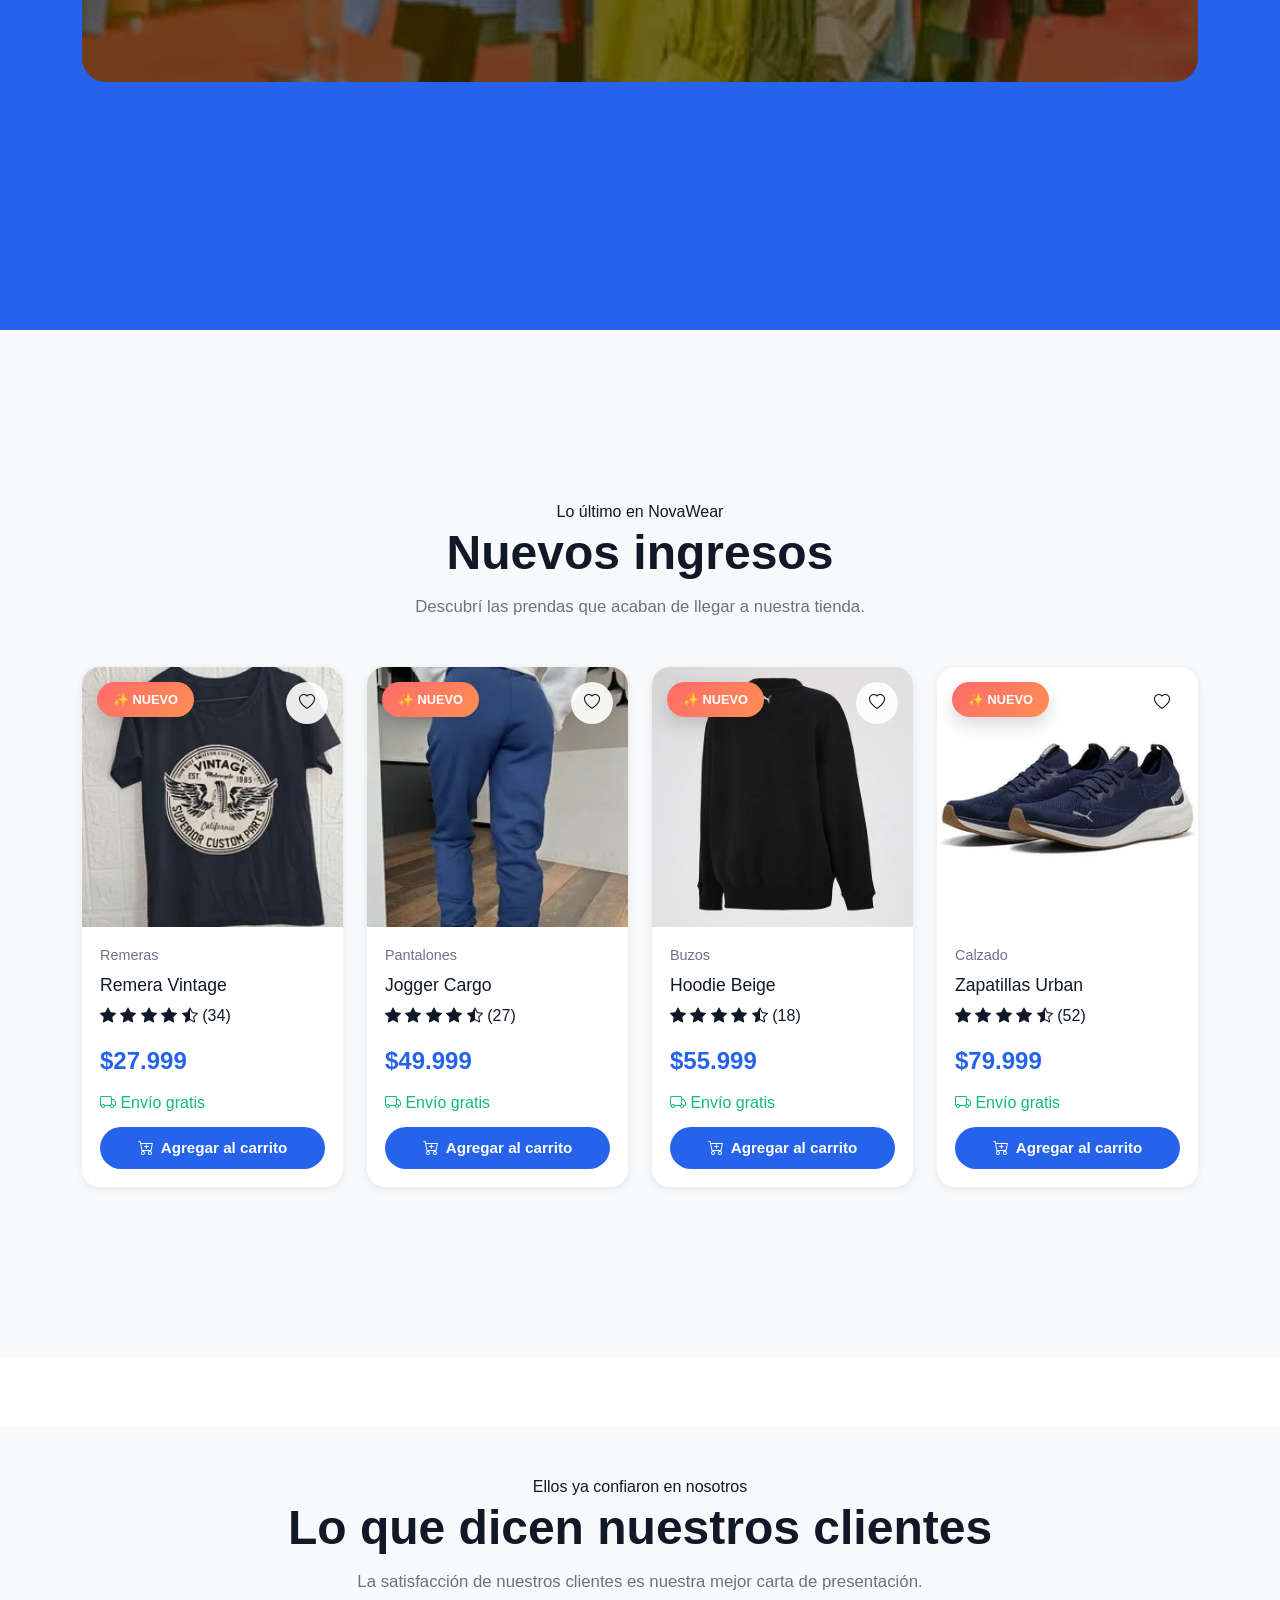
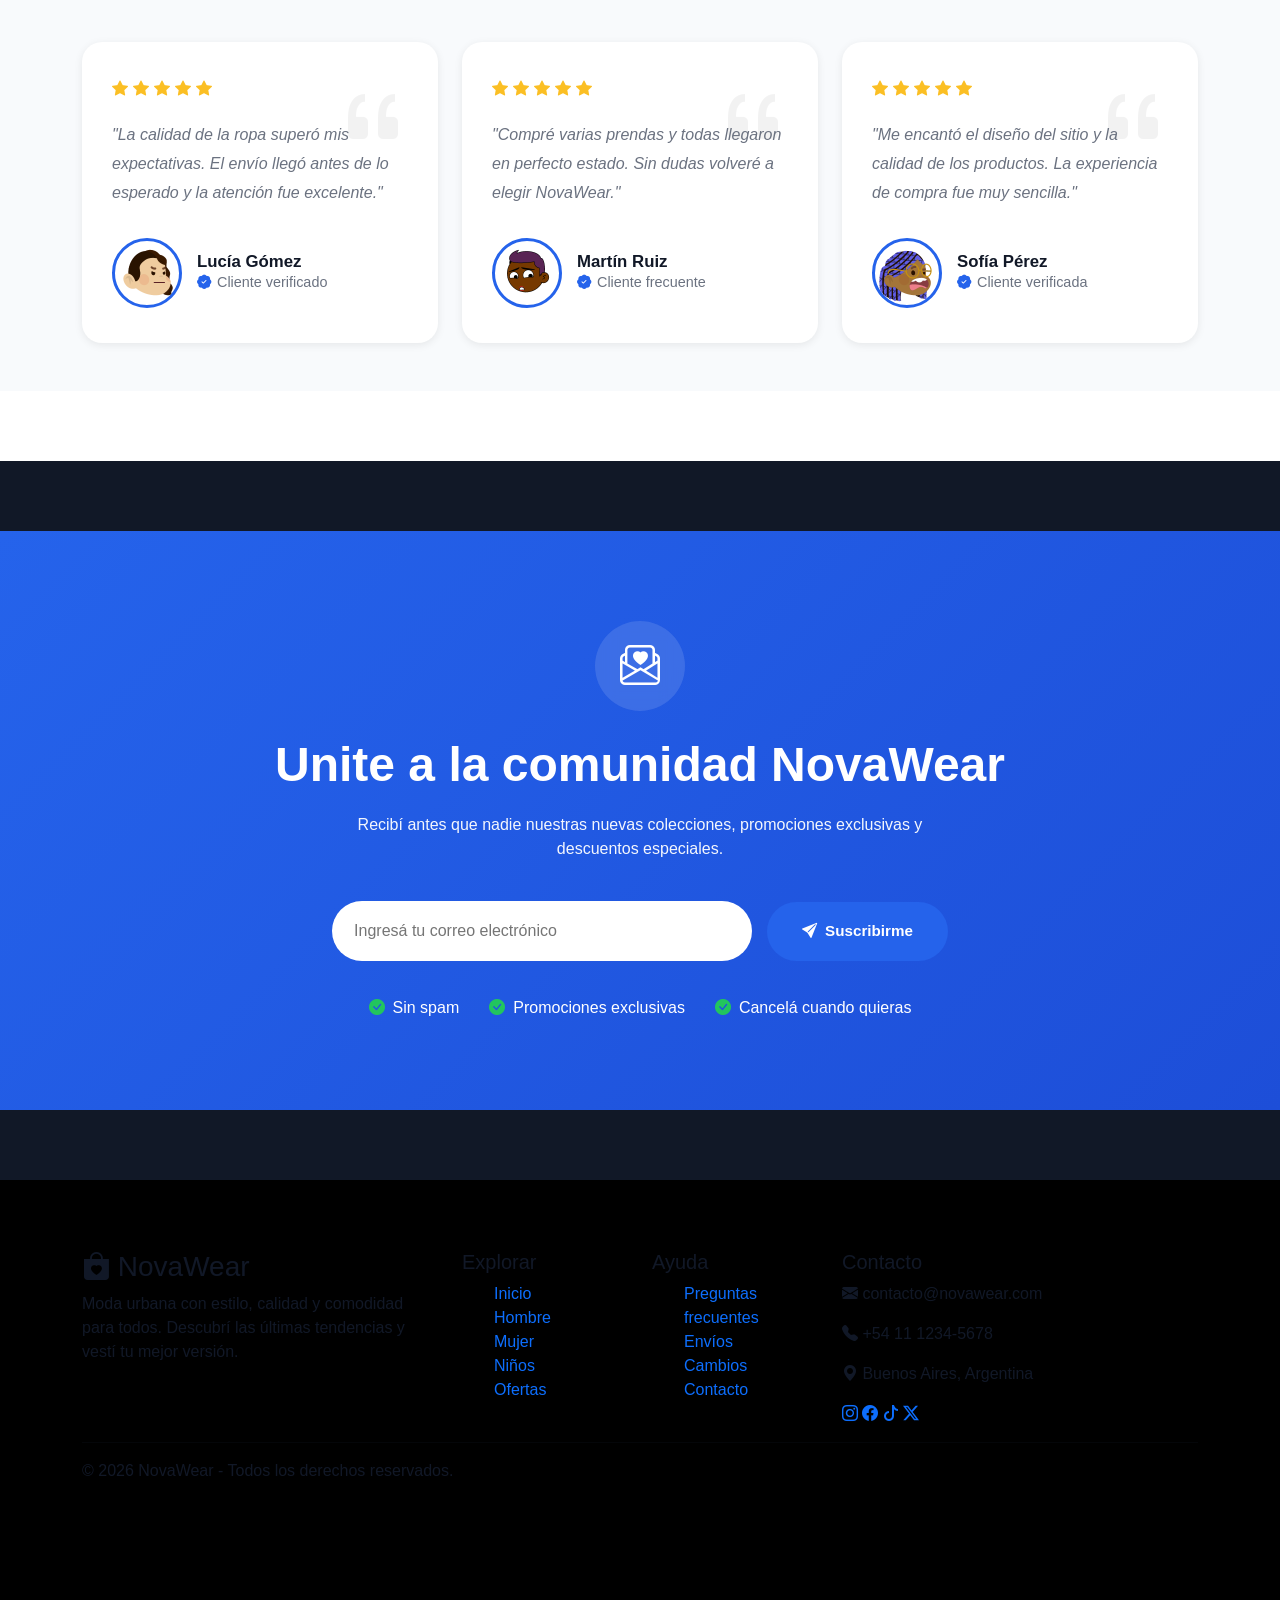
==== commit a9db193f: "Refactor catálogo y finalización del Home" ====
--- a/index.html
+++ b/index.html
@@ -46,6 +46,8 @@
 
     <link rel="stylesheet" href="css/base/layout.css">
 
+    <link rel="stylesheet" href="css/components/footer.css">
+
 </head>
 <body>
 
@@ -312,7 +314,7 @@
 
             </div>
 
-            <div class="row g-4" id="newArrivals">
+            <div class="row g-4" id="arrivalsContainer">
 
             </div>
 
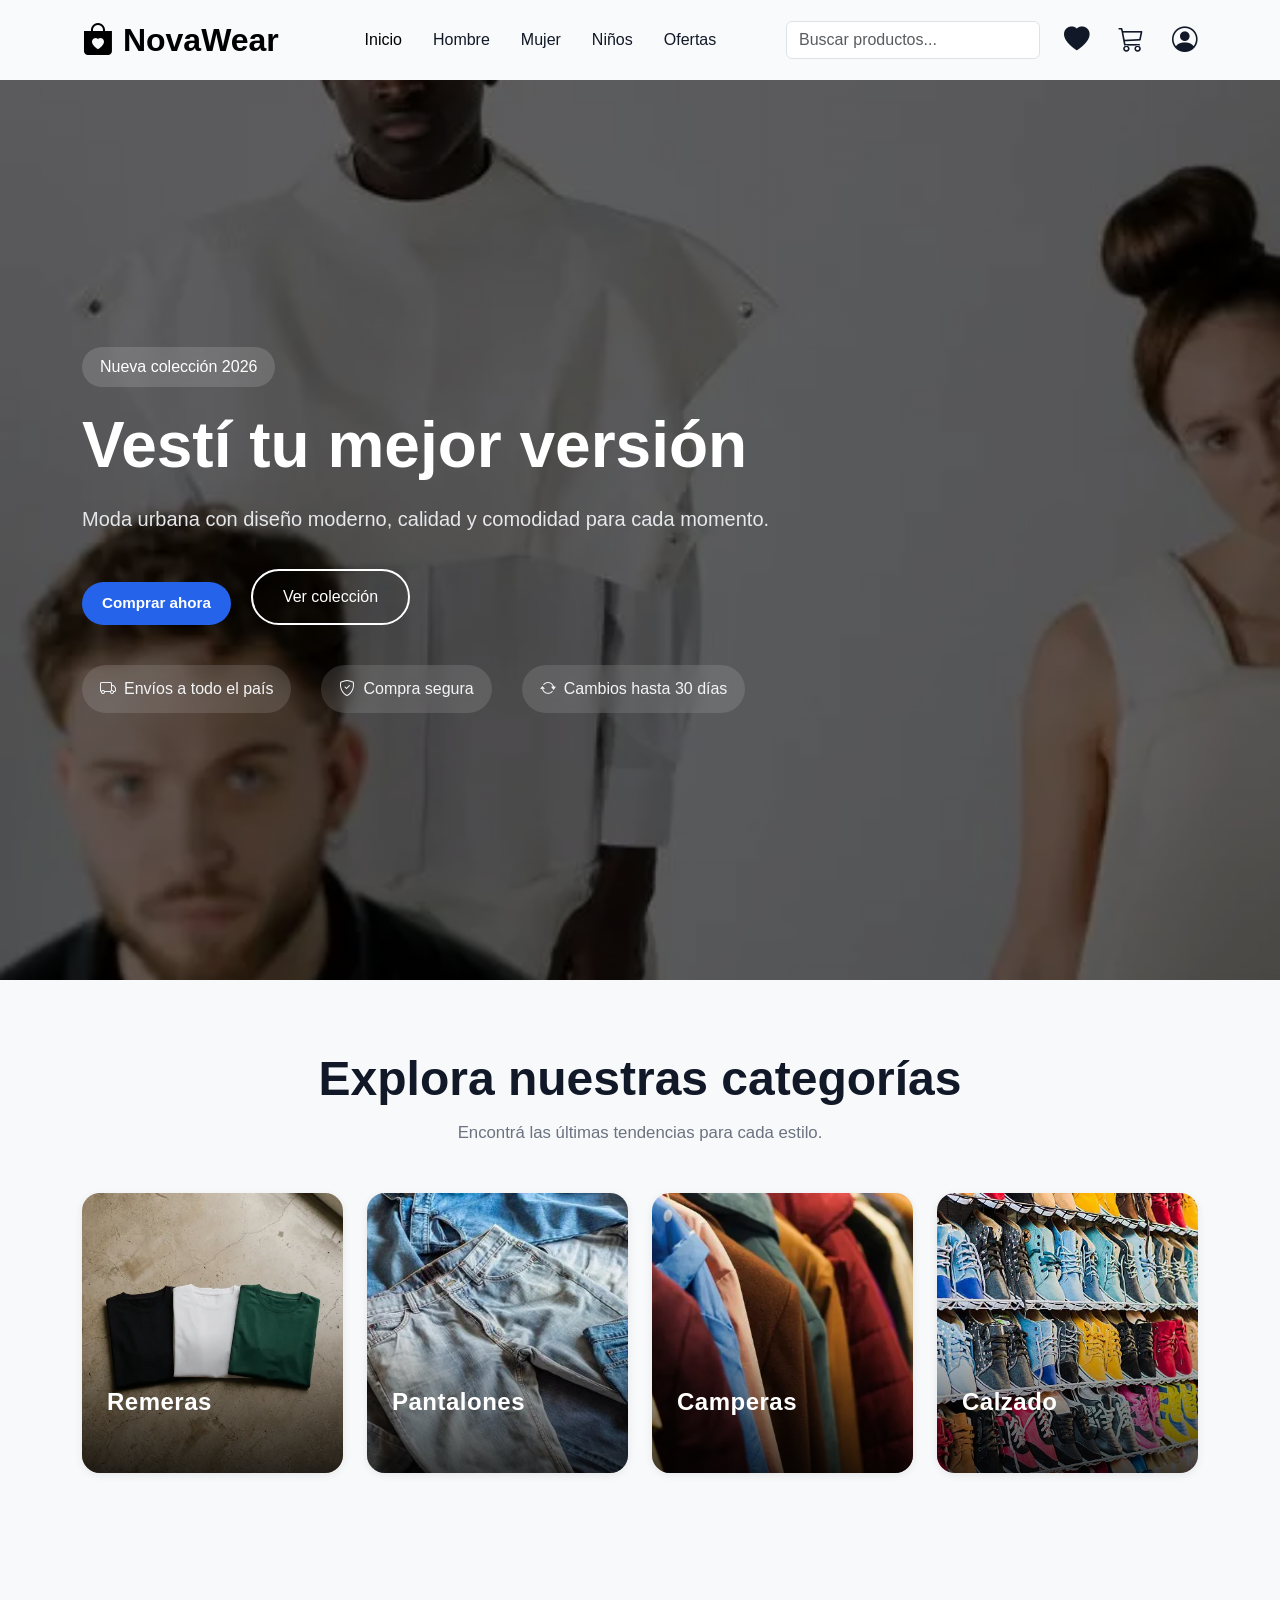
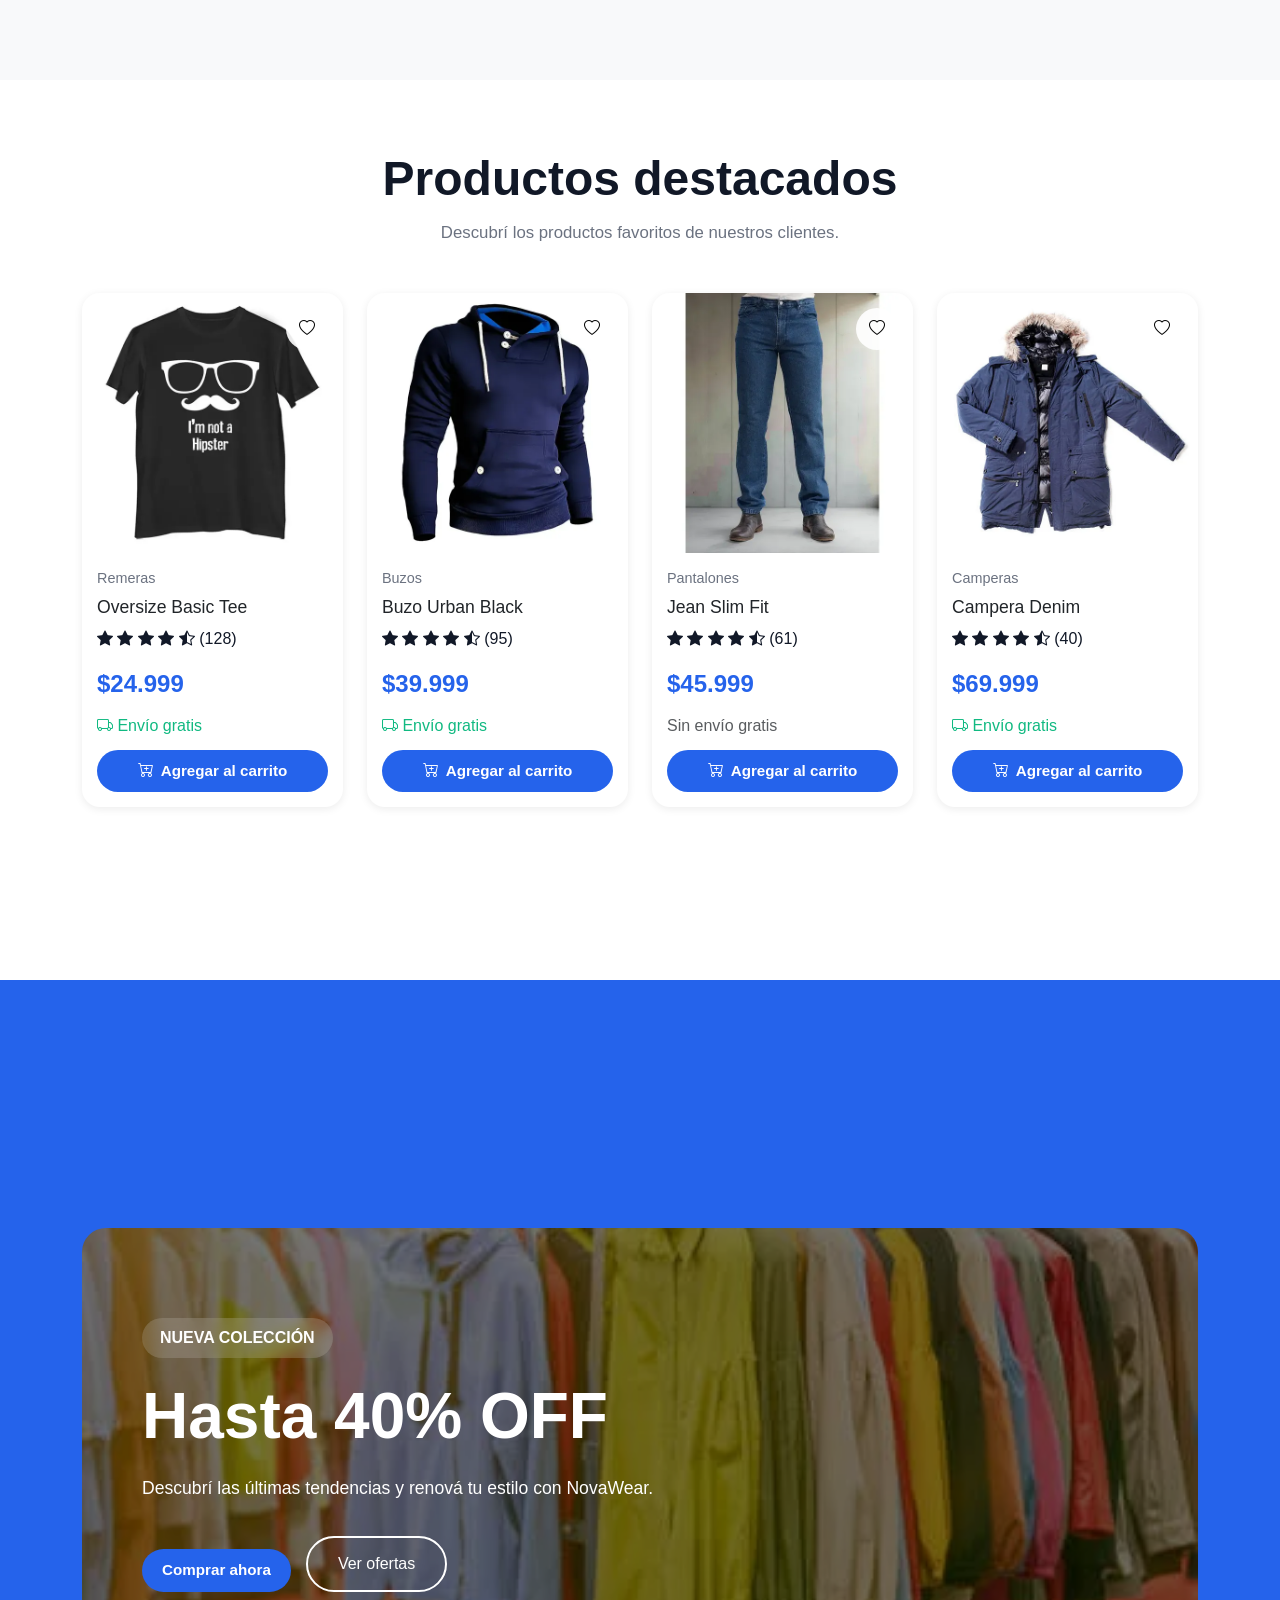
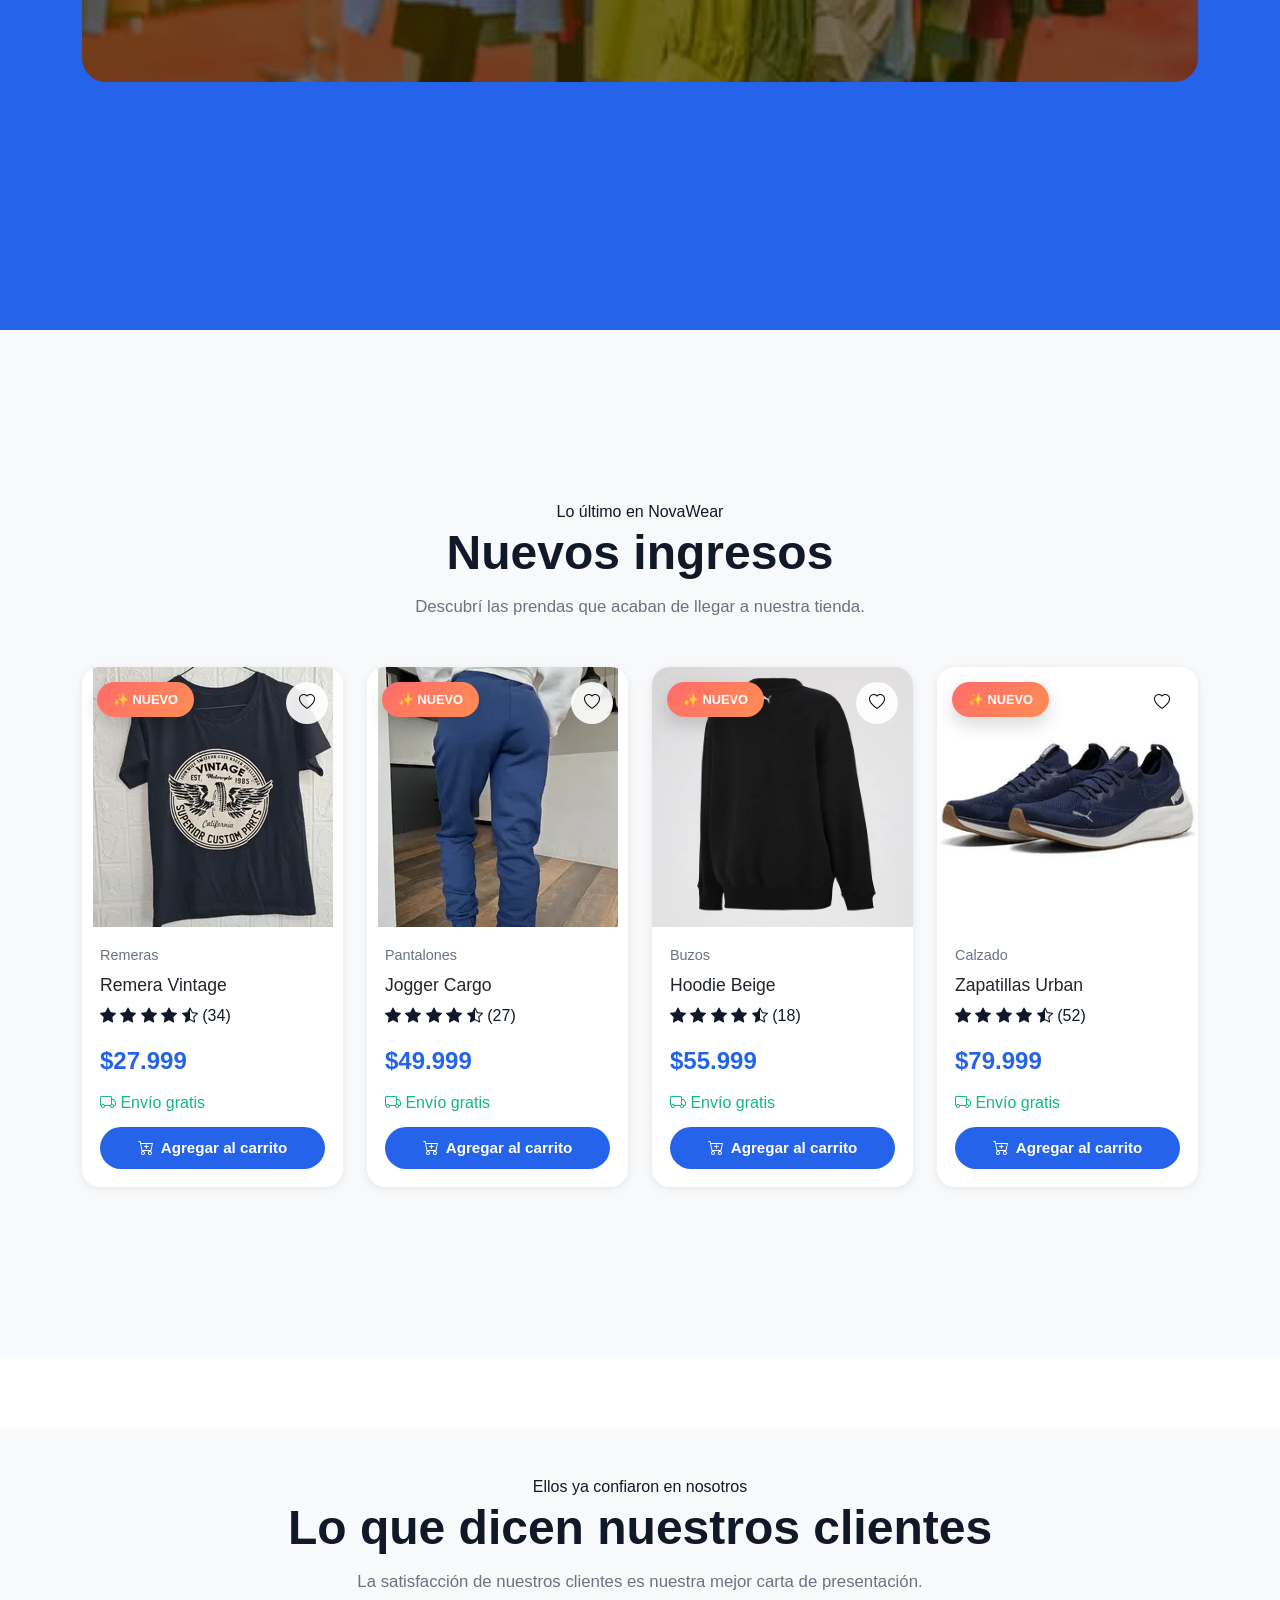
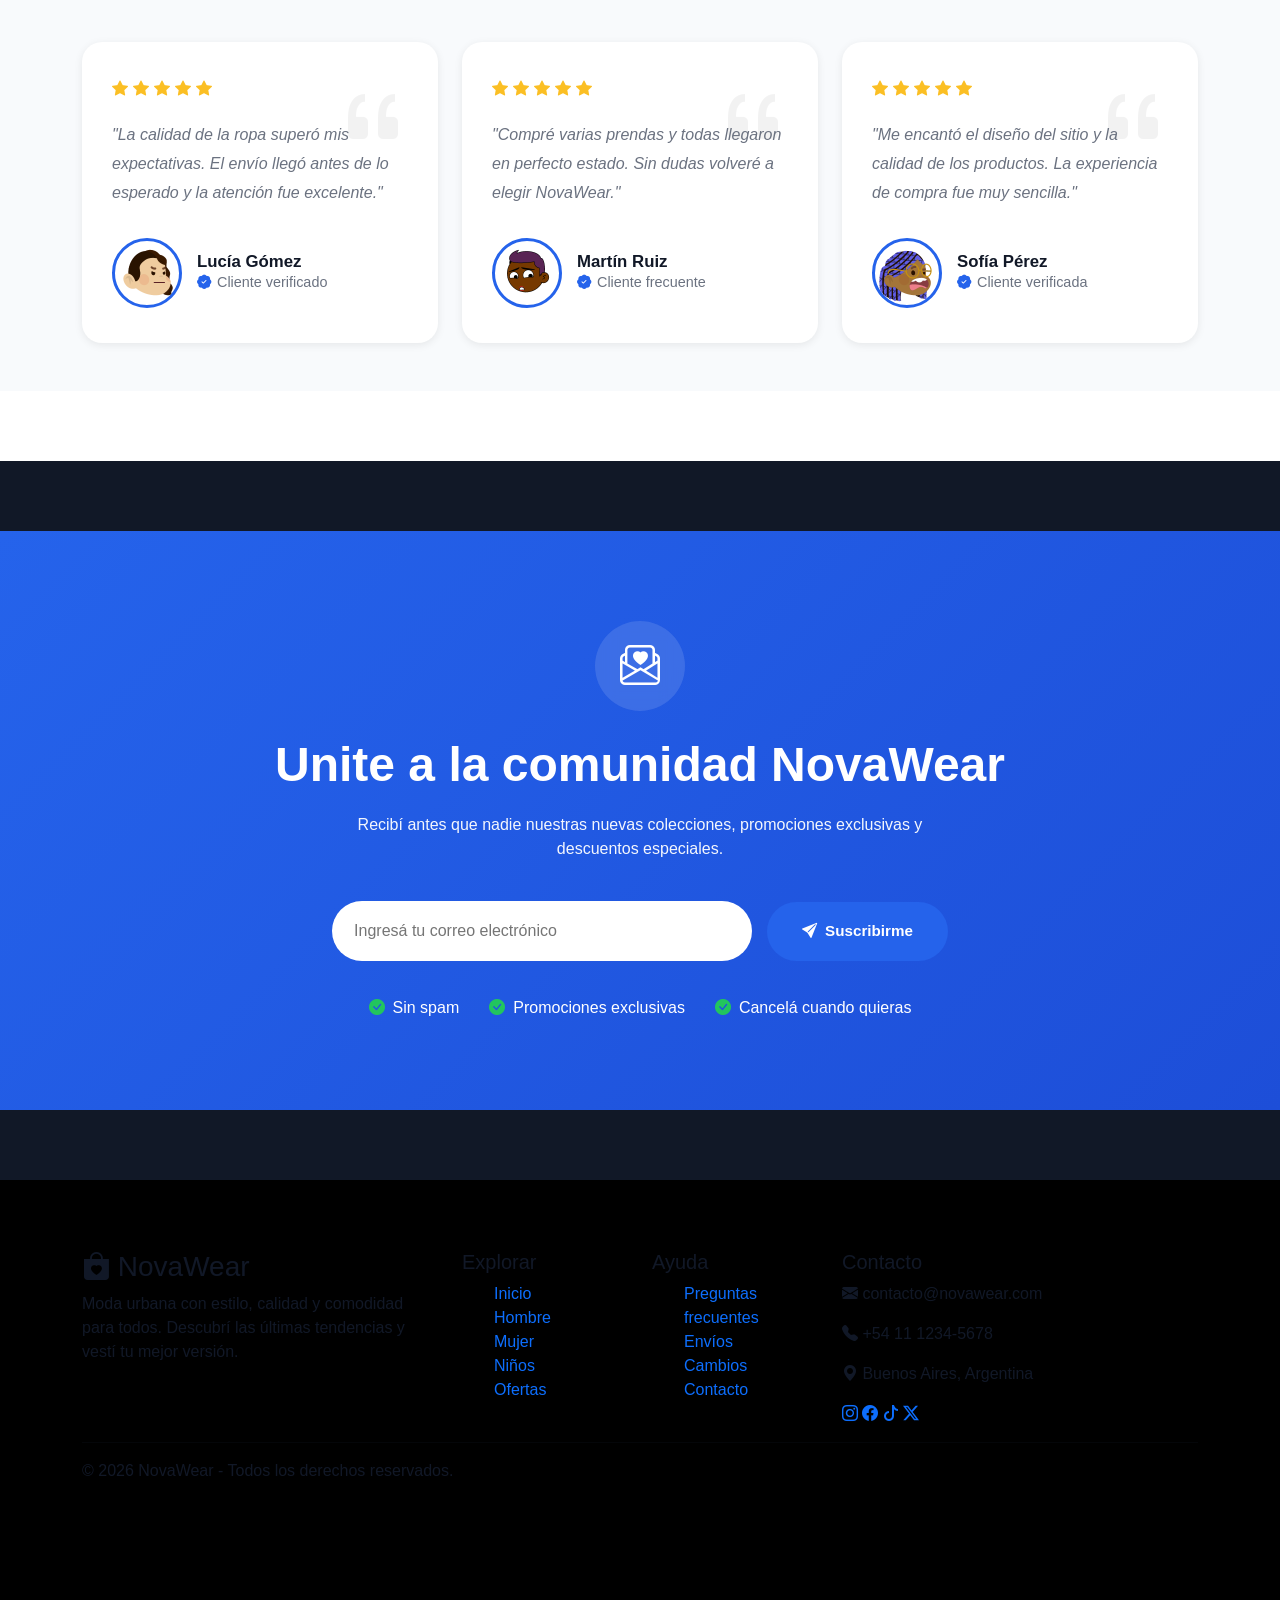
==== commit 91ff2bfa: "Implementamos el cuadro de busqueda en index,favoritos y productos" ====
--- a/index.html
+++ b/index.html
@@ -48,6 +48,14 @@
 
     <link rel="stylesheet" href="css/components/footer.css">
 
+    <link rel="stylesheet" href="css/components/cart.css">
+
+    <link rel="stylesheet" href="css/components/cart-summary.css">
+
+    <link rel="stylesheet" href="css/components/toast.css">
+
+    <link rel="stylesheet" href="css/components/cart-item.css">
+
 </head>
 <body>
 
@@ -103,21 +111,65 @@
             </ul>
 
             <!-- Buscador -->
-            <form class="d-none d-lg-flex me-4">
+
+            <form
+                class="d-none d-lg-flex me-4 search-form"
+                id="searchForm">
 
                 <input
+                    id="searchInput"
                     class="form-control"
                     type="search"
-                    placeholder="Buscar productos...">
+                    placeholder="Buscar productos..."
+                    autocomplete="off">
+
+                <button
+                    type="button"
+                    id="clearSearch"
+                    class="clear-search"
+                    aria-label="Limpiar búsqueda">
+
+                    <i class="bi bi-x"></i>
+
+                </button>
 
             </form>
 
             <!-- Iconos -->
             <div class="nav-icons">
 
-                <i class="bi bi-heart"></i>
-
-                <i class="bi bi-cart3"></i>
+                <!-- Favoritos -->
+                <button class="favorite-btn-navbar">
+
+                    <i class="bi bi-heart-fill"></i>
+
+                    <span
+                        id="favoriteCounter"
+                        class="icon-counter">
+
+                        0
+
+                    </span>
+
+                </button>
+
+                <!-- Carrito -->
+                <button
+                    class="cart-btn"
+                    data-bs-toggle="offcanvas"
+                    data-bs-target="#cartCanvas">
+
+                    <i class="bi bi-cart3"></i>
+
+                    <span
+                        id="cartCounter"
+                        class="icon-counter">
+
+                        0
+
+                    </span>
+
+                </button>
 
                 <i class="bi bi-person-circle"></i>
 
@@ -591,6 +643,152 @@
 </footer>
 
 
+ <!--======================================
+            CARRITO
+=======================================-->
+
+<div
+    class="offcanvas offcanvas-end"
+    tabindex="-1"
+    id="cartCanvas">
+
+    <div class="offcanvas-header">
+
+        <h5>
+
+            <i class="bi bi-cart3"></i>
+
+            Mi carrito
+
+        </h5>
+
+        <button
+            type="button"
+            class="btn-close"
+            data-bs-dismiss="offcanvas">
+
+        </button>
+
+    </div>
+
+    <div class="offcanvas-body">
+
+        <!-- Productos -->
+        <div id="cartItems" class="cart-items">
+
+            <div class="text-center text-muted mt-5">
+
+                <i
+                    class="bi bi-cart-x"
+                    style="font-size:3rem;">
+
+                </i>
+
+                <p class="mt-3">
+
+                    Tu carrito está vacío.
+
+                </p>
+
+            </div>
+
+        </div>
+
+        <!-- Resumen -->
+        <div class="cart-summary">
+
+            <h5>
+
+                Resumen de compra
+
+            </h5>
+
+            <div class="summary-row">
+
+                <span>Subtotal</span>
+
+                <span id="summarySubtotal">$0</span>
+
+            </div>
+
+            <div class="summary-row">
+
+                <span>Envío</span>
+
+                <span id="summaryShipping">Gratis</span>
+
+            </div>
+
+
+            <div class="summary-total">
+
+                <span>Total</span>
+
+                <strong id="summaryTotal">$0</strong>
+
+            </div>
+
+            <button class="btn-primary-custom w-100 mt-3">
+
+                Finalizar compra
+
+            </button>
+
+        </div>
+
+    </div>
+
+</div>
+
+    <!-- ======================================
+            TOAST
+    ======================================= -->
+
+    <div class="toast-container position-fixed top-0 end-0 p-4">
+
+        <div
+            id="cartToast"
+            class="toast novawear-toast border-0"
+            role="alert">
+
+            <div class="toast-content">
+
+                <div class="toast-icon">
+
+                    <i class="bi bi-check-circle-fill"></i>
+
+                </div>
+
+                <div class="toast-text">
+
+                    <strong id="toastTitle">
+
+                        NovaWear
+
+                    </strong>
+
+                    <p id="toastMessage">
+
+                        Producto agregado al carrito.
+
+                    </p>
+
+                </div>
+
+                <button
+                    class="btn-close btn-close-white"
+                    data-bs-dismiss="toast">
+
+                </button>
+
+            </div>
+
+            <div class="toast-progress"></div>
+
+        </div>
+
+    </div>
+
     <!-- Bootstrap JS -->
     <script src="https://cdn.jsdelivr.net/npm/bootstrap@5.3.8/dist/js/bootstrap.bundle.min.js"></script>
 
@@ -598,5 +796,7 @@
     <script type="module" src="js/app.js"></script>
 
 
+
+
 </body>
 </html>
--- a/css/navbar.css
+++ b/css/navbar.css
@@ -2,44 +2,26 @@
             NAVBAR
 =======================================*/
 
-/*.navbar{
+.navbar{
 
     height: var(--navbar-height);
 
-    background: var(--navbar-bg);
+    background: transparent;
+
+    transition: all .35s ease;
+
+    z-index:1000;
+
+}
+
+.navbar.scrolled{
+
+    background: rgba(255,255,255,.90);
 
     backdrop-filter: blur(12px);
 
     -webkit-backdrop-filter: blur(12px);
 
-    border-bottom:1px solid var(--navbar-border);
-
-    transition: var(--transition);
-
-    z-index:999;
-
-}*/
-
-.navbar{
-
-    height: var(--navbar-height);
-
-    background: transparent;
-
-    transition: all .35s ease;
-
-    z-index:1000;
-
-}
-
-.navbar.scrolled{
-
-    background: rgba(255,255,255,.90);
-
-    backdrop-filter: blur(12px);
-
-    -webkit-backdrop-filter: blur(12px);
-
     border-bottom:1px solid rgba(0,0,0,.08);
 
     box-shadow:0 5px 25px rgba(0,0,0,.08);
@@ -104,30 +86,358 @@
 
 }
 
+/*======================================
+        ICONOS NAVBAR
+=======================================*/
+
 .nav-icons{
 
     display:flex;
 
     align-items:center;
 
-    gap:20px;
-
-}
-
-.nav-icons i{
-
-    font-size:1.3rem;
+    gap:28px;
+
+}
+
+.favorite-btn-navbar,
+.cart-btn{
+
+    position:relative;
+
+    border:none;
+
+    background:transparent;
+
+    padding:0;
 
     cursor:pointer;
 
-    transition:.3s;
-
-}
-
-.nav-icons i:hover{
+    color:#111827;
+
+    font-size:1.6rem;
+
+    display:flex;
+
+    align-items:center;
+
+    justify-content:center;
+
+    transition:.25s;
+
+}
+
+.favorite-btn-navbar:hover,
+.cart-btn:hover{
 
     color:var(--primary);
 
     transform:translateY(-2px);
 
+}
+
+.nav-icons .bi-person-circle{
+
+    font-size:1.6rem;
+
+    cursor:pointer;
+
+    transition:.25s;
+
+    color:#111827;
+
+}
+
+.nav-icons .bi-person-circle:hover{
+
+    color:var(--primary);
+
+    transform:translateY(-2px);
+
+}
+
+/*======================================
+        CONTADORES
+=======================================*/
+
+.icon-counter{
+
+    position:absolute;
+
+    top:-8px;
+
+    right:-12px;
+
+    min-width:23px;
+
+    height:23px;
+
+    border-radius:50%;
+
+    background:#ef4444;
+
+    color:#fff;
+
+    display:flex;
+
+    align-items:center;
+
+    justify-content:center;
+
+    font-size:.82rem;
+
+    font-weight:700;
+
+    line-height:1;
+
+    box-shadow:0 3px 10px rgba(0,0,0,.25);
+
+    pointer-events:none;
+
+    transition:.25s;
+
+}
+
+/*======================================
+        BUSCADOR
+=======================================*/
+
+.search-form{
+
+    position:relative;
+
+}
+
+.search-results{
+
+    position:absolute;
+
+    top:70px;
+
+    right:150px;
+
+    width:360px;
+
+    background:white;
+
+    border-radius:14px;
+
+    box-shadow:0 10px 30px rgba(0,0,0,.15);
+
+    overflow:hidden;
+
+    z-index:2000;
+
+    display:none;
+
+}
+
+/*======================================
+        RESULTADO
+=======================================*/
+
+.search-result-item{
+
+    display:flex;
+
+    align-items:center;
+
+    gap:12px;
+
+    padding:12px;
+
+    text-decoration:none;
+
+    color:var(--dark);
+
+    border-bottom:1px solid #eee;
+
+    transition:.25s;
+
+}
+
+.search-result-item:last-child{
+
+    border-bottom:none;
+
+}
+
+.search-result-item:hover{
+
+    background:#f8f8f8;
+
+}
+
+/*======================================
+        IMAGEN
+=======================================*/
+
+.search-result-image{
+
+    width:60px;
+
+    height:60px;
+
+    flex-shrink:0;
+
+    overflow:hidden;
+
+    border-radius:10px;
+
+}
+
+.search-result-image img{
+
+    width:100%;
+
+    height:100%;
+
+    object-fit:cover;
+
+}
+
+/*======================================
+        INFORMACIÓN
+=======================================*/
+
+.search-result-info{
+
+    display:flex;
+
+    flex-direction:column;
+
+    gap:3px;
+
+    min-width:0;
+
+}
+
+.search-result-info strong{
+
+    font-size:.95rem;
+
+    white-space:nowrap;
+
+    overflow:hidden;
+
+    text-overflow:ellipsis;
+
+}
+
+.search-result-info span{
+
+    font-size:.8rem;
+
+    color:#6b7280;
+
+}
+
+.search-result-info b{
+
+    font-size:.9rem;
+
+    color:var(--primary);
+
+}
+
+/*======================================
+        SIN RESULTADOS
+=======================================*/
+
+.search-no-results{
+
+    display:flex;
+
+    align-items:center;
+
+    justify-content:center;
+
+    gap:10px;
+
+    padding:20px;
+
+    color:#6b7280;
+
+    font-size:.9rem;
+
+}
+
+.search-no-results i{
+
+    font-size:1.1rem;
+
+}
+
+/*======================================
+        LIMPIAR BUSCADOR
+=======================================*/
+
+.search-form{
+
+    position:relative;
+
+}
+
+.clear-search{
+
+    position:absolute;
+
+    right:10px;
+
+    top:50%;
+
+    transform:translateY(-50%);
+
+    width:28px;
+
+    height:28px;
+
+    border:none;
+
+    background:transparent;
+
+    color:#6b7280;
+
+    display:none;
+
+    align-items:center;
+
+    justify-content:center;
+
+    border-radius:50%;
+
+    cursor:pointer;
+
+    font-size:1.2rem;
+
+    transition:.25s;
+
+}
+
+.clear-search:hover{
+
+    background:#f1f1f1;
+
+    color:var(--primary);
+
+}
+
+.search-form input{
+
+    padding-right:40px;
+
+}
+
+/*======================================
+        OCULTAR X NATIVA DEL SEARCH
+=======================================*/
+
+.search-form input[type="search"]::-webkit-search-cancel-button{
+
+    -webkit-appearance:none;
+
+    appearance:none;
+
+    display:none;
+
 }
--- a/css/components/product-card.css
+++ b/css/components/product-card.css
@@ -1,24 +1,6 @@
 /*======================================
         PRODUCT CARD
 =======================================*/
-
-/*.product-card{
-
-    max-width: 320px;
-
-    margin: auto;
-
-    background: var(--white);
-
-    border-radius: 18px;
-
-    overflow: hidden;
-
-    box-shadow: var(--shadow-sm);
-
-    transition: var(--transition);
-
-}*/
 
 .product-card:hover{
 
@@ -45,30 +27,6 @@
     background: #fff;
 
 }
-
-/*.product-image img{
-
-    width: 100%;
-
-    aspect-ratio: 4 / 5;
-
-    object-fit: cover;
-
-    transition: .4s;
-
-}
-
-.product-image img{
-
-    width: 100%;
-
-    height: 260px;
-
-    object-fit: cover;
-
-    transition: .4s;
-
-}*/
 
 .product-image img{
 
@@ -112,6 +70,10 @@
 
     transition: var(--transition);
 
+    z-index: 100;
+
+    pointer-events: auto;
+
 }
 
 .favorite-btn:hover{
@@ -121,12 +83,6 @@
     color: white;
 
 }
-
-/*.product-info{
-
-    padding: 15px;
-
-}*/
 
 .product-info{
     padding: 15px;
@@ -192,6 +148,16 @@
     flex-direction: column;
 }
 
+.product-image a{
+
+    display:block;
+
+    width:100%;
+
+    height:100%;
+
+}
+
 .btn-primary-custom{
     margin-top: auto;
 }
--- a/css/components/cart.css
+++ b/css/components/cart.css
@@ -0,0 +1,193 @@
+/*======================================
+            CARRITO
+=======================================*/
+
+.cart-item{
+
+    display:flex;
+
+    gap:15px;
+
+    padding:18px 0;
+
+    border-bottom:1px solid #ececec;
+
+    align-items:center;
+
+}
+
+.cart-item-image{
+
+    width:85px;
+
+    height:95px;
+
+    object-fit:cover;
+
+    border-radius:12px;
+
+}
+
+.cart-item-info{
+
+    flex:1;
+
+}
+
+.cart-item-info h6{
+
+    margin:0;
+
+    font-weight:700;
+
+}
+
+.cart-item-info small{
+
+    color:gray;
+
+}
+
+.cart-item-info p{
+
+    margin:8px 0;
+
+    font-weight:700;
+
+    color:var(--primary);
+
+}
+
+.cart-quantity{
+
+    display:flex;
+
+    align-items:center;
+
+    gap:10px;
+
+}
+
+.quantity-btn{
+
+    width:32px;
+
+    height:32px;
+
+    border:none;
+
+    border-radius:50%;
+
+    background:#f3f4f6;
+
+    cursor:pointer;
+
+    transition:.3s;
+
+}
+
+.quantity-btn:hover{
+
+    background:var(--primary);
+
+    color:white;
+
+}
+
+.remove-btn{
+
+    border:none;
+
+    background:none;
+
+    color:#ef4444;
+
+    font-size:1.2rem;
+
+    cursor:pointer;
+
+    transition:.3s;
+
+}
+
+.remove-btn:hover{
+
+    transform:scale(1.15);
+
+}
+
+/*======================================
+        OFFCANVAS
+=======================================*/
+
+.offcanvas-body{
+
+    display:flex;
+
+    flex-direction:column;
+
+    padding:0;
+
+    overflow:hidden;
+
+}
+
+/*======================================
+        LISTA PRODUCTOS
+=======================================*/
+
+.cart-items{
+
+    flex:1;
+
+    overflow-y:auto;
+
+    padding:20px;
+
+}
+
+/*======================================
+        RESUMEN
+=======================================*/
+
+.cart-summary{
+
+    position:sticky;
+
+    bottom:0;
+
+    background:white;
+
+    border-top:1px solid #e5e7eb;
+
+    padding:20px;
+
+    box-shadow:0 -8px 25px rgba(0,0,0,.06);
+
+}
+
+.summary-row{
+
+    display:flex;
+
+    justify-content:space-between;
+
+    margin-bottom:10px;
+
+}
+
+.summary-total{
+
+    display:flex;
+
+    justify-content:space-between;
+
+    align-items:center;
+
+    font-size:1.2rem;
+
+    font-weight:700;
+
+    margin-top:10px;
+
+}
--- a/css/components/cart-summary.css
+++ b/css/components/cart-summary.css
@@ -0,0 +1,111 @@
+/*======================================
+        RESUMEN DE COMPRA
+=======================================*/
+
+.cart-summary{
+
+    position: sticky;
+
+    bottom: 16px;
+
+    margin: 12px;
+
+    padding: 16px 18px;
+
+    background: #fff;
+
+    border-radius: 18px;
+
+    border: 1px solid #ececec;
+
+    box-shadow:
+        0 8px 24px rgba(0,0,0,.08);
+
+}
+
+
+.summary-row{
+
+    display:flex;
+
+    justify-content:space-between;
+
+    align-items:center;
+
+    margin-bottom:8px;
+
+    font-size:.92rem;
+
+    color:#6b7280;
+
+}
+
+.summary-row.total{
+
+    font-size:1.2rem;
+
+    font-weight:700;
+
+}
+
+.cart-summary hr{
+
+    margin:18px 0;
+
+}
+
+.cart-summary h5{
+
+    font-size: 1.05rem;
+
+    font-weight: 700;
+
+    margin-bottom: 14px;
+
+}
+
+.summary-total{
+
+    display:flex;
+
+    justify-content:space-between;
+
+    align-items:center;
+
+    margin-top:14px;
+
+    padding-top:14px;
+
+    position:relative;
+
+}
+
+.summary-total::before{
+
+    content:"";
+
+    position:absolute;
+
+    top:0;
+
+    left:12px;
+
+    right:12px;
+
+    height:1px;
+
+    background:#ececec;
+
+}
+
+.cart-summary .btn-primary-custom{
+
+    margin-top:16px;
+
+    padding:10px 16px;
+
+    border-radius:12px;
+
+    font-size:.95rem;
+
+}
--- a/css/components/toast.css
+++ b/css/components/toast.css
@@ -0,0 +1,109 @@
+/*======================================
+        NOVAWEAR TOAST
+=======================================*/
+
+.novawear-toast{
+
+    width:360px;
+
+    background:#1f2937;
+
+    color:white;
+
+    border-radius:16px;
+
+    overflow:hidden;
+
+    box-shadow:0 20px 45px rgba(0,0,0,.25);
+
+}
+
+.toast-content{
+
+    display:flex;
+
+    align-items:center;
+
+    gap:16px;
+
+    padding:18px;
+
+}
+
+.toast-icon{
+
+    width:45px;
+
+    height:45px;
+
+    border-radius:50%;
+
+    background:#10b981;
+
+    display:flex;
+
+    align-items:center;
+
+    justify-content:center;
+
+    font-size:1.3rem;
+
+    flex-shrink:0;
+
+}
+
+.toast-text{
+
+    flex:1;
+
+}
+
+.toast-text strong{
+
+    display:block;
+
+    font-size:1rem;
+
+    margin-bottom:4px;
+
+}
+
+.toast-text p{
+
+    margin:0;
+
+    color:#d1d5db;
+
+    font-size:.9rem;
+
+}
+
+.toast-progress{
+
+    height:4px;
+
+    background:linear-gradient(
+        90deg,
+        #10b981,
+        #3b82f6
+    );
+
+    animation:toastProgress 2.5s linear forwards;
+
+}
+
+@keyframes toastProgress{
+
+    from{
+
+        width:100%;
+
+    }
+
+    to{
+
+        width:0;
+
+    }
+
+}
--- a/css/components/cart-item.css
+++ b/css/components/cart-item.css
@@ -0,0 +1,393 @@
+/*======================================
+        CART ITEM
+=======================================*/
+
+.cart-item{
+
+    display:flex;
+
+    gap:14px;
+
+    align-items:flex-start;
+
+    padding:18px;
+
+    margin-bottom:18px;
+
+    background:#fff;
+
+    border-radius:18px;
+
+    box-shadow:0 8px 20px rgba(0,0,0,.06);
+
+    transition:
+        transform .3s ease,
+        box-shadow .3s ease;
+
+}
+
+.cart-item:hover{
+
+    transform:translateY(-3px);
+
+    box-shadow:0 14px 28px rgba(0,0,0,.10);
+
+}
+
+/*======================================
+        IMAGEN
+=======================================*/
+
+.cart-item-image{
+
+    flex-shrink:0;
+
+}
+
+.cart-item-image img{
+
+    width:88px;
+
+    height:105px;
+
+    object-fit:cover;
+
+    border-radius:14px;
+
+}
+
+/*======================================
+        INFORMACIÓN
+=======================================*/
+
+.cart-item-info{
+
+    flex:1;
+
+    display:flex;
+
+    flex-direction:column;
+
+    min-width:0;
+
+}
+
+/*======================================
+        HEADER
+=======================================*/
+
+.cart-item-header{
+
+    display:flex;
+
+    justify-content:space-between;
+
+    align-items:flex-start;
+
+    gap:10px;
+
+}
+
+.cart-item-header h5{
+
+    margin:0;
+
+    font-size:1.15rem;
+
+    font-weight:700;
+
+    color:#111827;
+
+    line-height:1.2;
+
+}
+
+.cart-category{
+
+    display:block;
+
+    margin-top:4px;
+
+    color:#6b7280;
+
+    font-size:.92rem;
+
+}
+
+/*======================================
+        BOTÓN ELIMINAR
+=======================================*/
+
+.remove-btn{
+
+    width:36px;
+
+    height:36px;
+
+    border:none;
+
+    border-radius:50%;
+
+    background:#fee2e2;
+
+    color:#ef4444;
+
+    display:flex;
+
+    justify-content:center;
+
+    align-items:center;
+
+    cursor:pointer;
+
+    transition:.25s;
+
+    flex-shrink:0;
+
+}
+
+.remove-btn:hover{
+
+    background:#ef4444;
+
+    color:white;
+
+    transform:scale(1.08);
+
+}
+
+/*======================================
+        RATING
+=======================================*/
+
+.cart-rating{
+
+    display:flex;
+
+    align-items:center;
+
+    gap:3px;
+
+    margin:8px 0;
+
+    color:#f59e0b;
+
+    font-size:.9rem;
+
+}
+
+.cart-rating span{
+
+    color:#6b7280;
+
+    margin-left:6px;
+
+}
+
+/*======================================
+        PRECIO
+=======================================*/
+
+.cart-price{
+
+    font-size:1.75rem;
+
+    font-weight:700;
+
+    color:var(--primary-color);
+
+    margin-bottom:8px;
+
+}
+
+/*======================================
+        ENVÍO
+=======================================*/
+
+.cart-shipping{
+
+    display:inline-flex;
+
+    align-items:center;
+
+    gap:6px;
+
+    color:#16a34a;
+
+    font-size:.9rem;
+
+    margin-bottom:16px;
+
+}
+
+/*======================================
+        PARTE INFERIOR
+=======================================*/
+
+.cart-bottom{
+
+    margin-top:auto;
+
+}
+
+.cart-bottom-header{
+
+    display:flex;
+
+    justify-content:space-between;
+
+    align-items:center;
+
+    margin-bottom:8px;
+
+}
+
+.cart-label{
+
+    font-size:.85rem;
+
+    font-weight:600;
+
+    color:#6b7280;
+
+}
+
+.cart-bottom-content{
+
+    display:flex;
+
+    justify-content:space-between;
+
+    align-items:center;
+
+    gap:15px;
+
+}
+
+/*======================================
+        CANTIDAD
+=======================================*/
+
+.cart-quantity{
+
+    display:flex;
+
+    align-items:center;
+
+    gap:10px;
+
+    background:#f3f4f6;
+
+    border-radius:999px;
+
+    padding:6px;
+
+}
+
+.quantity-btn{
+
+    width:34px;
+
+    height:34px;
+
+    border:none;
+
+    border-radius:50%;
+
+    background:white;
+
+    display:flex;
+
+    justify-content:center;
+
+    align-items:center;
+
+    cursor:pointer;
+
+    transition:.25s;
+
+    box-shadow:0 2px 6px rgba(0,0,0,.08);
+
+}
+
+.quantity-btn:hover{
+
+    background:var(--primary-color);
+
+    color:white;
+
+}
+
+.cart-quantity span{
+
+    width:22px;
+
+    text-align:center;
+
+    font-weight:700;
+
+}
+
+/*======================================
+        SUBTOTAL
+=======================================*/
+
+.cart-subtotal-price{
+
+    font-size:1.2rem;
+
+    font-weight:700;
+
+    color:#111827;
+
+    white-space:nowrap;
+
+}
+
+/*======================================
+        RESPONSIVE
+=======================================*/
+
+@media(max-width:576px){
+
+    .cart-item{
+
+        flex-direction:column;
+
+        align-items:center;
+
+        text-align:center;
+
+    }
+
+    .cart-item-header{
+
+        flex-direction:column;
+
+        align-items:center;
+
+    }
+
+    .cart-rating{
+
+        justify-content:center;
+
+    }
+
+    .cart-bottom-header{
+
+        justify-content:center;
+
+        gap:40px;
+
+    }
+
+    .cart-bottom-content{
+
+        flex-direction:column;
+
+        gap:15px;
+
+    }
+
+}
